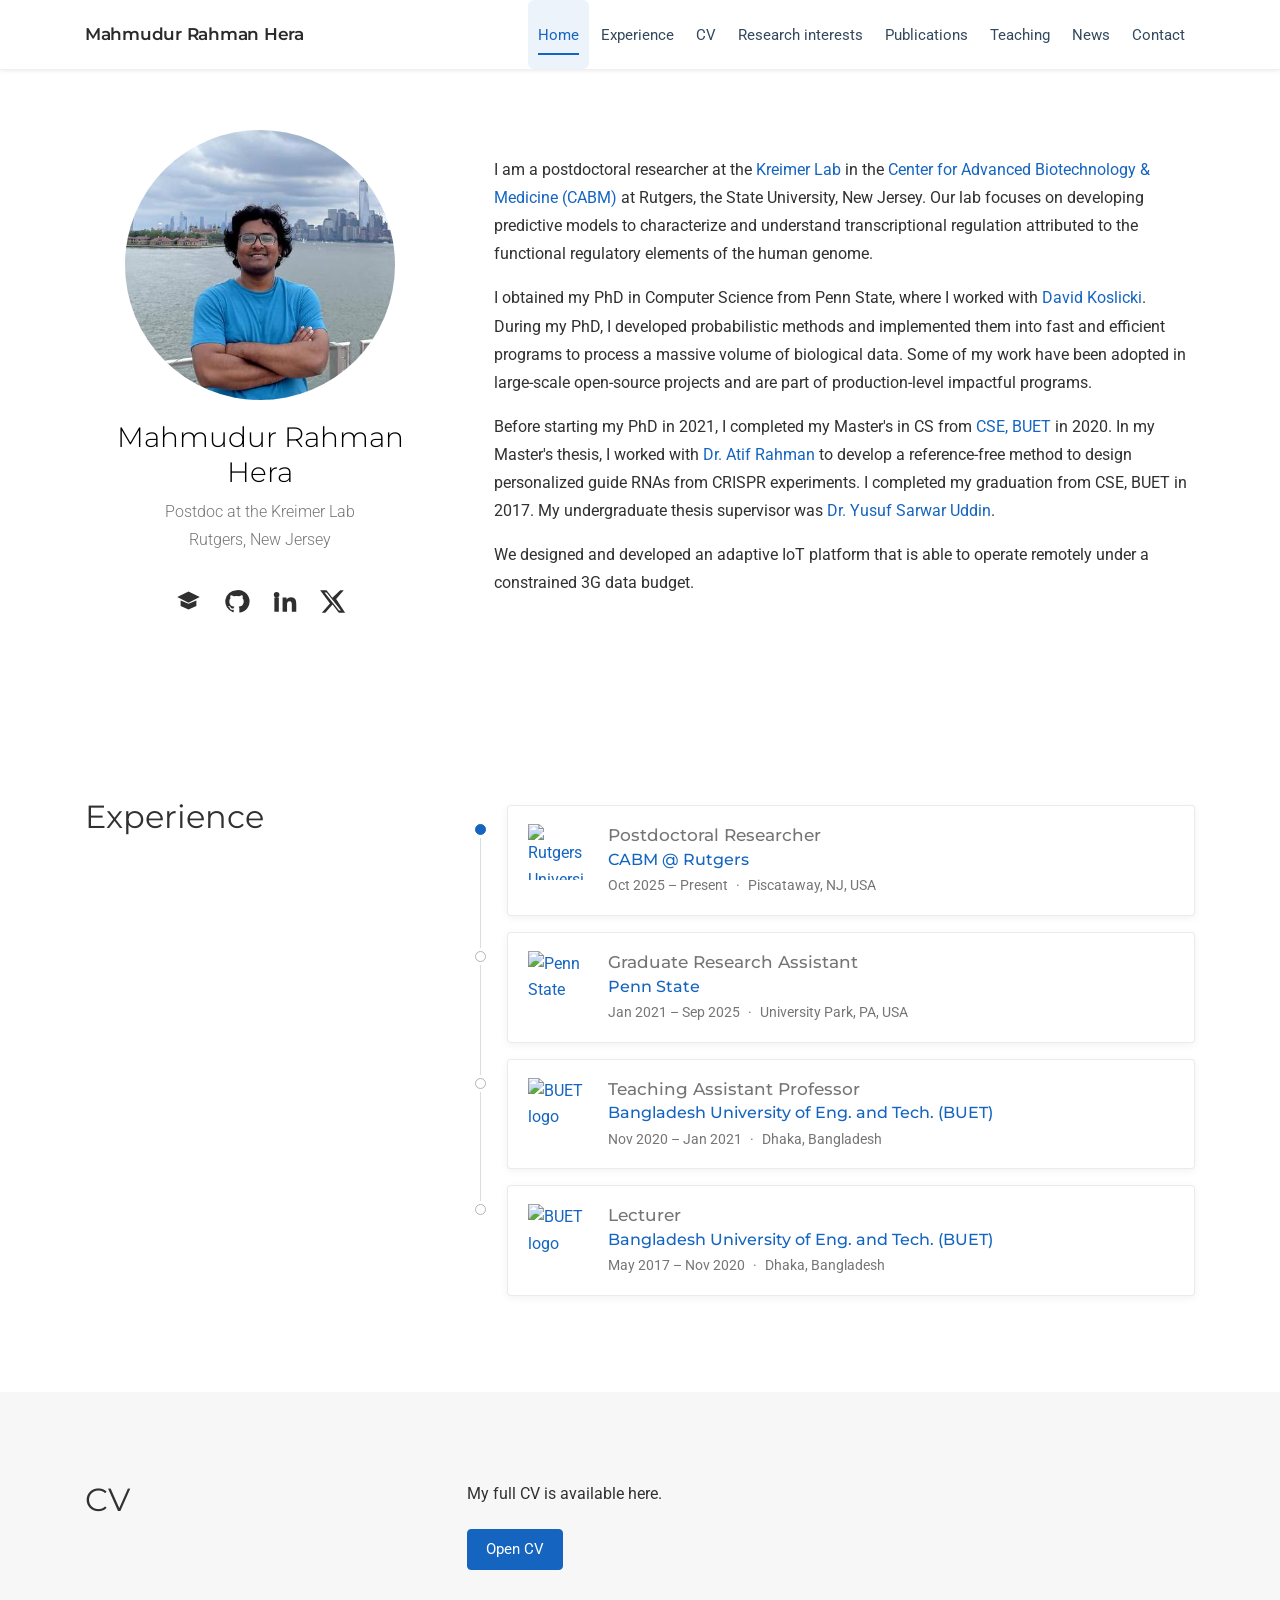
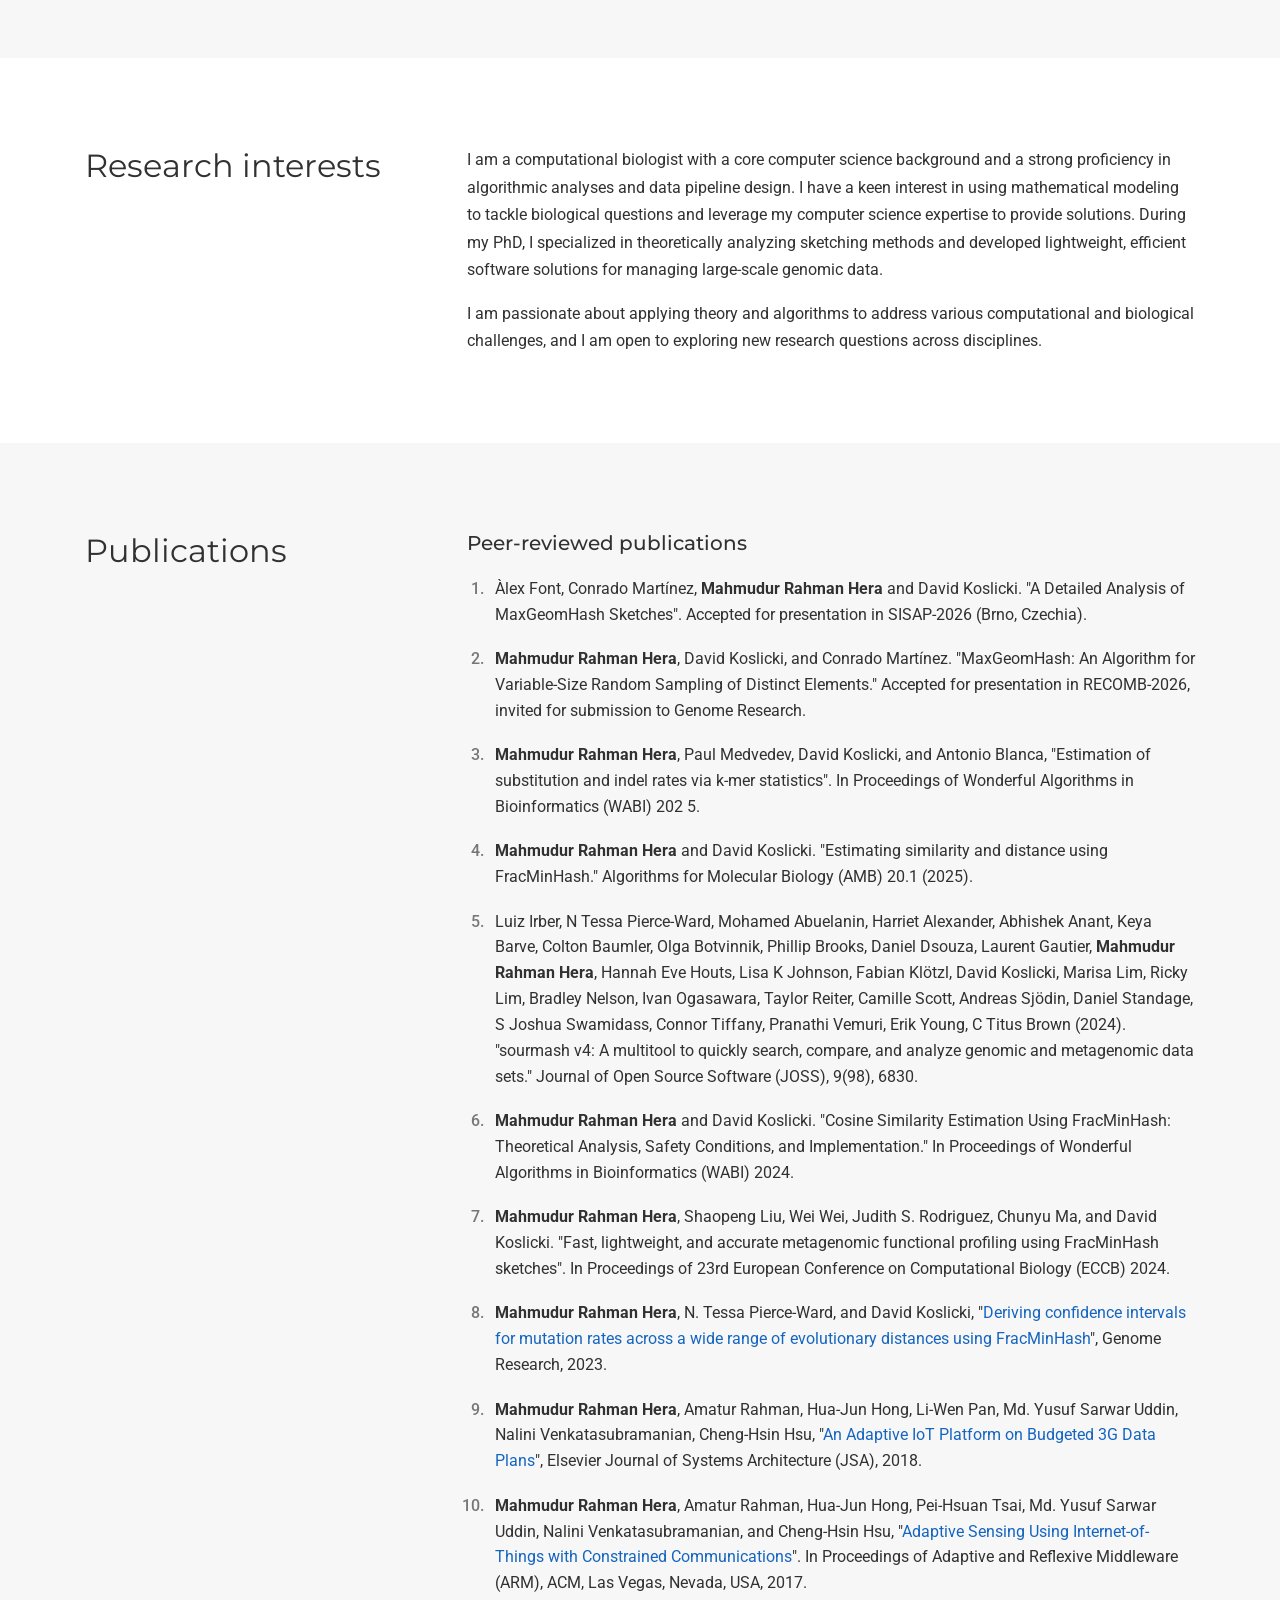
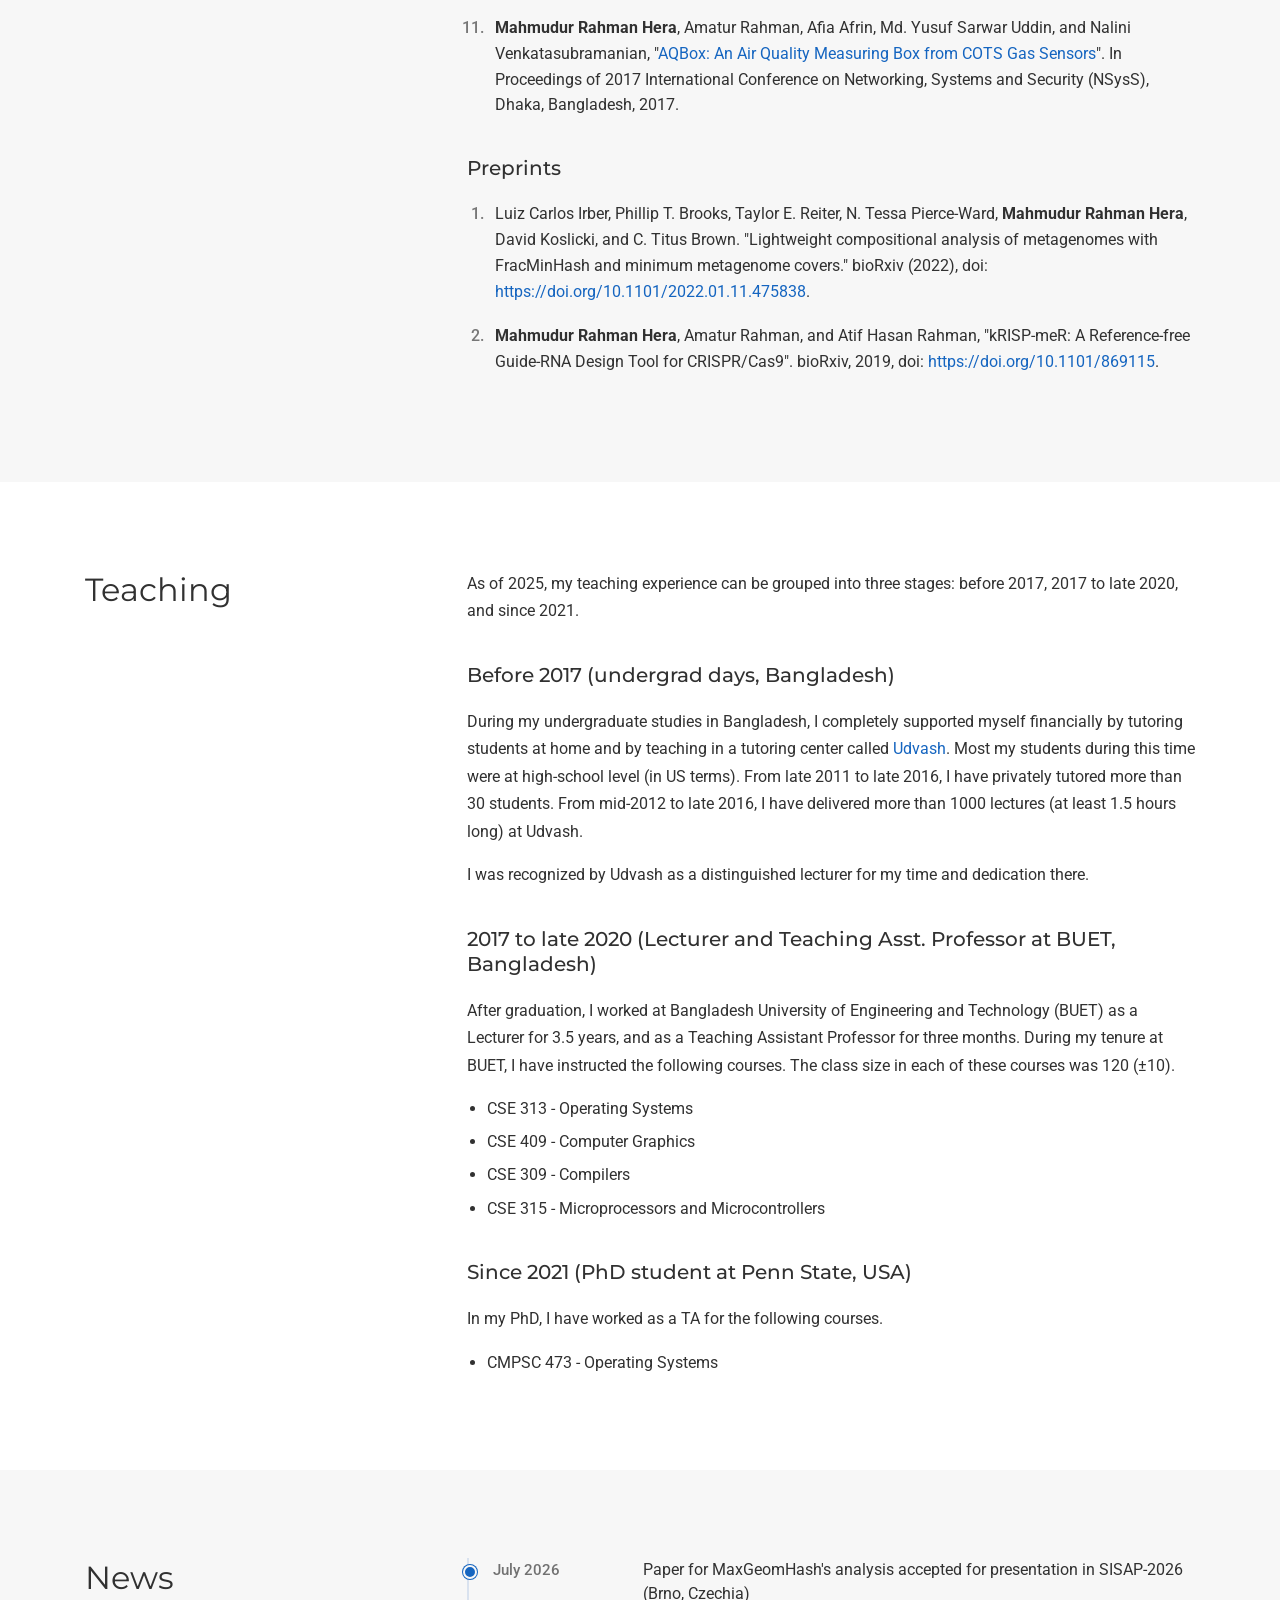
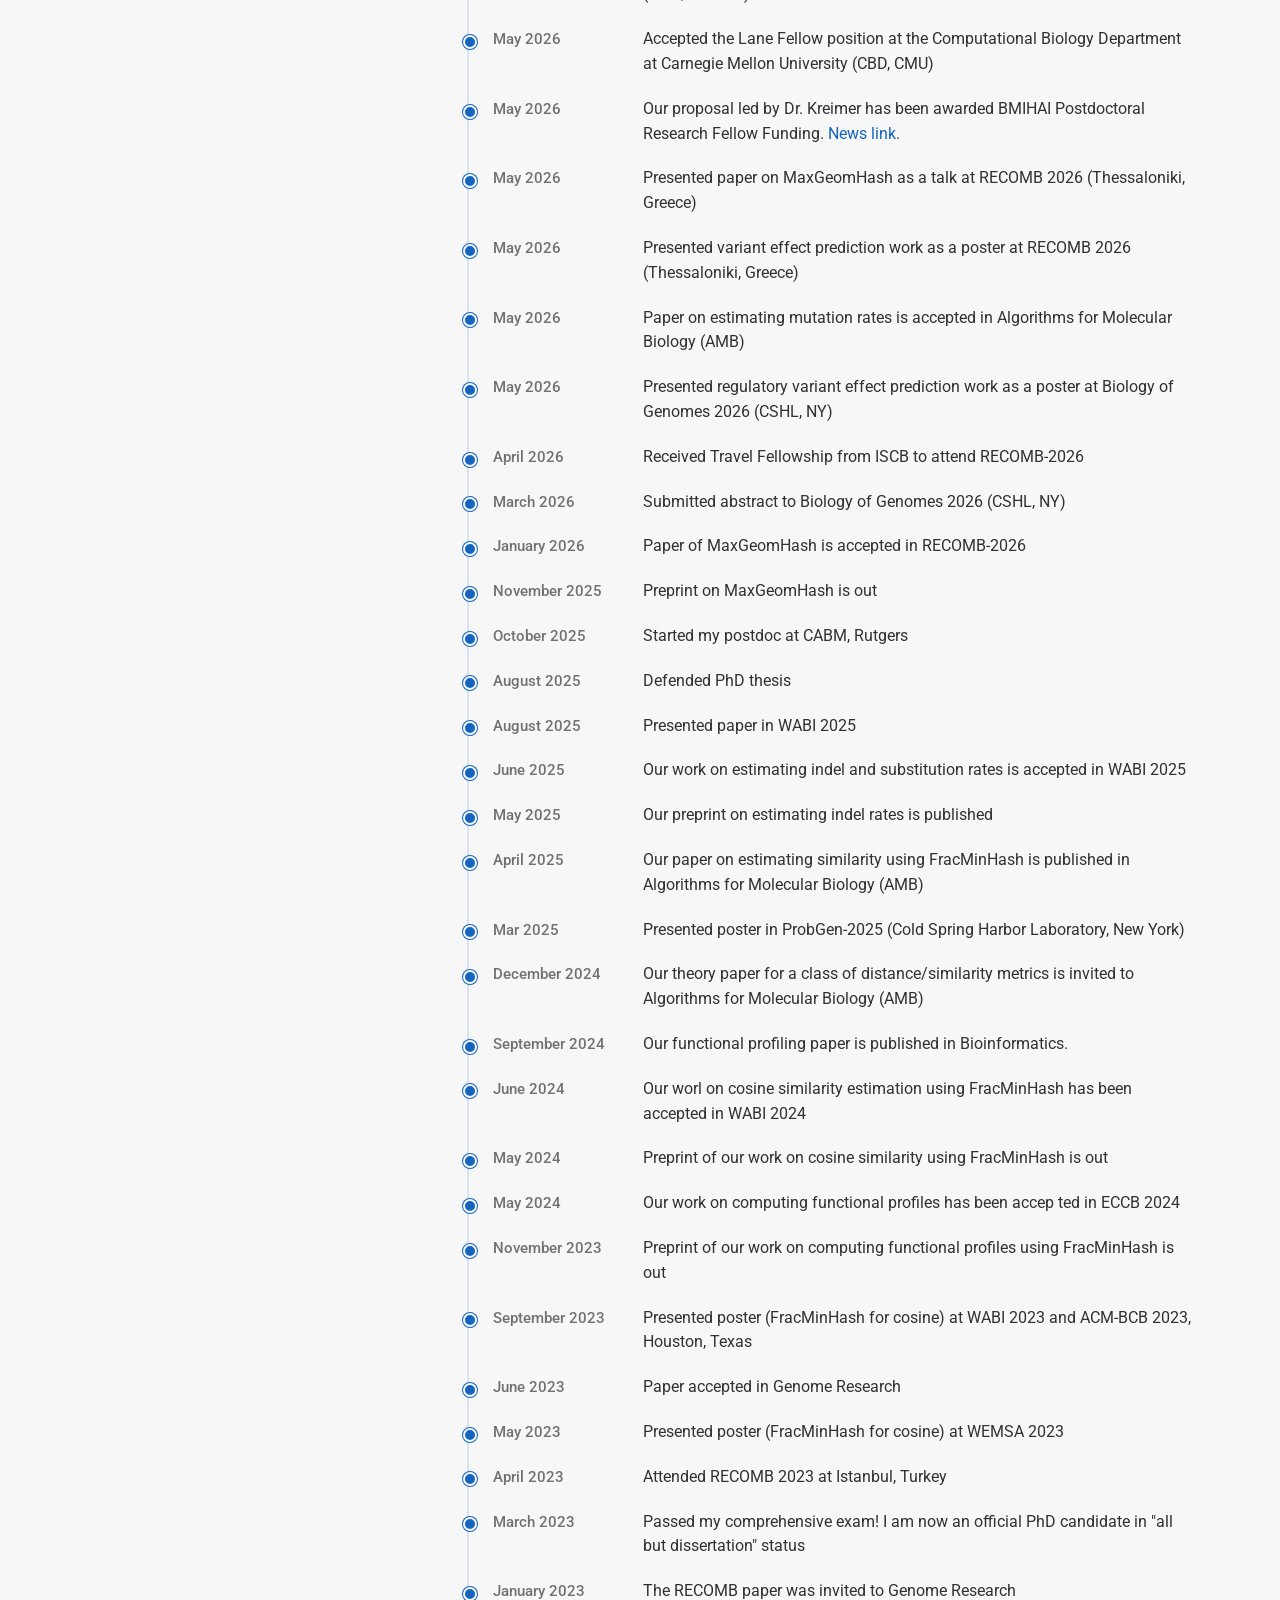
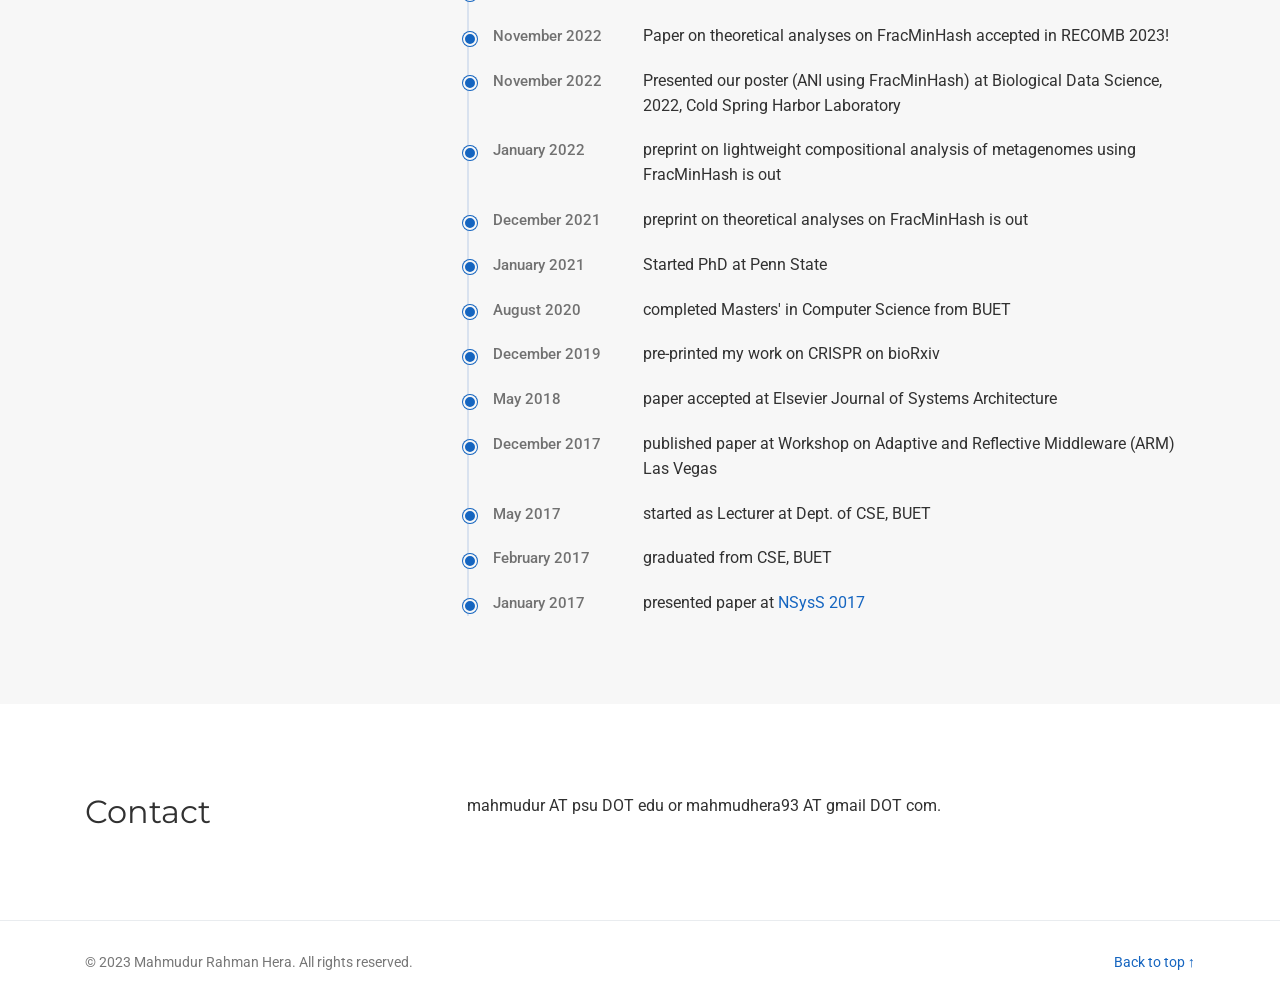
==== index.html @ f546e26b "add experience" ====
<!doctype html>
<html lang="en">
<head>
  <meta charset="utf-8">
  <meta name="viewport" content="width=device-width, initial-scale=1">
  <meta name="description" content="Mahmudur Rahman Hera">
  <meta name="author" content="Mahmudur Rahman Hera">
  <meta name="theme-color" content="#1565c0">
  <title>Mahmudur Rahman Hera</title>
  <link rel="icon" href="assets/profile.jpg">
  <link rel="preconnect" href="https://fonts.googleapis.com">
  <link rel="preconnect" href="https://fonts.gstatic.com" crossorigin>
  <link href="https://fonts.googleapis.com/css2?family=Montserrat:wght@300;400;500;600;700&family=Roboto:wght@300;400;500;700&display=swap" rel="stylesheet">
  <link rel="stylesheet" href="styles.css">
  <script src="script.js" defer></script>
</head>
<body id="top">
  <a class="skip-link" href="#main-content">Skip to main content</a>

  <header class="site-header">
    <nav class="navbar" aria-label="Primary navigation">
      <div class="container navbar-inner">
        <a class="navbar-brand" href="#about">Mahmudur Rahman Hera</a>
        <button class="navbar-toggle" type="button" aria-controls="site-nav" aria-expanded="false" aria-label="Toggle navigation">
          <span></span><span></span><span></span>
        </button>
        <div id="site-nav" class="site-nav">
          <a href="#about">Home</a>
          <a href="#experience">Experience</a>
          <a href="#cv">CV</a>
          <a href="#research-interests">Research interests</a>
          <a href="#publications">Publications</a>
          <a href="#teaching">Teaching</a>
          <a href="#news">News</a>
          <a href="#contact">Contact</a>
        </div>
      </div>
    </nav>
  </header>

  <main id="main-content">
    <section id="about" class="home-section about-section">
      <div class="container">
        <div class="about-grid">
          <aside id="profile" class="profile-column" aria-label="Profile">
            <img class="avatar" src="assets/profile.jpg" alt="Mahmudur Rahman Hera">
            <div class="portrait-title">
              <h1>Mahmudur Rahman Hera</h1>
              <p>Postdoc at the Kreimer Lab</p>
              <p>Rutgers, New Jersey</p>
            </div>
            <ul class="network-icon" aria-label="Profile links">
              <li>
                <a href="https://scholar.google.com/citations?user=-xgua28AAAAJ" target="_blank" rel="noopener noreferrer" aria-label="Google Scholar" title="Google Scholar">
                  <svg viewBox="0 0 24 24" aria-hidden="true"><path d="M12 3 2 8l10 5 10-5-10-5Zm-7 8v5l7 3 7-3v-5l-7 3-7-3Z"/></svg>
                </a>
              </li>
              <li>
                <a href="https://github.com/mahmudhera" target="_blank" rel="noopener noreferrer" aria-label="GitHub" title="GitHub">
                  <svg viewBox="0 0 24 24" aria-hidden="true"><path d="M12 2a10 10 0 0 0-3.16 19.49c.5.09.68-.22.68-.48v-1.68c-2.77.6-3.35-1.19-3.35-1.19-.45-1.14-1.1-1.45-1.1-1.45-.9-.62.07-.61.07-.61 1 .07 1.53 1.03 1.53 1.03.88 1.5 2.32 1.07 2.88.82.09-.64.35-1.07.63-1.32-2.21-.25-4.54-1.1-4.54-4.89 0-1.08.39-1.97 1.03-2.67-.1-.25-.45-1.27.1-2.64 0 0 .84-.27 2.75 1.02a9.6 9.6 0 0 1 5 0c1.9-1.3 2.75-1.02 2.75-1.02.55 1.37.2 2.39.1 2.64.64.7 1.03 1.59 1.03 2.67 0 3.8-2.33 4.64-4.55 4.89.36.31.68.94.68 1.9v2.82c0 .27.18.58.69.48A10 10 0 0 0 12 2Z"/></svg>
                </a>
              </li>
              <li>
                <a href="https://www.linkedin.com/in/mahmudhera/" target="_blank" rel="noopener noreferrer" aria-label="LinkedIn" title="LinkedIn">
                  <svg viewBox="0 0 24 24" aria-hidden="true"><path d="M4.98 3.5A2.48 2.48 0 1 1 2.5 5.98 2.48 2.48 0 0 1 4.98 3.5ZM3 8.5h3.96V21H3V8.5Zm7.03 0h3.8v1.71h.05c.53-1 1.84-2.05 3.79-2.05 4.05 0 4.8 2.67 4.8 6.14V21h-3.97v-5.93c0-1.41-.03-3.22-1.96-3.22-1.97 0-2.27 1.54-2.27 3.12V21h-3.98V8.5Z"/></svg>
                </a>
              </li>
              <li>
                <a href="https://x.com/HeraMahmudur" target="_blank" rel="noopener noreferrer" aria-label="X" title="X">
                  <svg viewBox="0 0 24 24" aria-hidden="true"><path d="M18.9 2H22l-6.76 7.72L23.2 22H17.6l-5.58-7.31L5.62 22H2.5l7.23-8.26L1 2h5.76l5.07 6.66L18.9 2Zm-1.12 18h1.72L6.82 3.96H4.97L17.78 20Z"/></svg>
                </a>
              </li>
            </ul>
          </aside>

          <div class="about-copy article-style">
            <p>I am a postdoctoral researcher at the <a href="https://www.anatkreimer.com/" target="_blank" rel="noopener noreferrer">Kreimer Lab</a> in the <a href="https://cabm.rutgers.edu/" target="_blank" rel="noopener noreferrer">Center for Advanced Biotechnology &amp; Medicine (CABM)</a> at Rutgers, the State University, New Jersey. Our lab focuses on developing predictive models to characterize and understand transcriptional regulation attributed to the functional regulatory elements of the human genome.</p>
            <p>I obtained my PhD in Computer Science from Penn State, where I worked with <a href="https://scholar.google.com/citations?hl=en&amp;oi=ao&amp;user=Oz90sQsAAAAJ" target="_blank" rel="noopener noreferrer">David Koslicki</a>. During my PhD, I developed probabilistic methods and implemented them into fast and efficient programs to process a massive volume of biological data. Some of my work have been adopted in large-scale open-source projects and are part of production-level impactful programs.</p>
            <p>Before starting my PhD in 2021, I completed my Master's in CS from <a href="https://cse.buet.ac.bd/" target="_blank" rel="noopener noreferrer">CSE, BUET</a> in 2020. In my Master's thesis, I worked with <a href="https://scholar.google.com/citations?hl=en&amp;user=Haius0wAAAAJ" target="_blank" rel="noopener noreferrer">Dr. Atif Rahman</a> to develop a reference-free method to design personalized guide RNAs from CRISPR experiments. I completed my graduation from CSE, BUET in 2017. My undergraduate thesis supervisor was <a href="https://scholar.google.com/citations?hl=en&amp;user=893Ua2wAAAAJ" target="_blank" rel="noopener noreferrer">Dr. Yusuf Sarwar Uddin</a>.</p>
            <p>We designed and developed an adaptive IoT platform that is able to operate remotely under a constrained 3G data budget.</p>
          </div>
        </div>
      </div>
    </section>

    <section id="experience" class="home-section">
      <div class="container section-grid">
        <header class="section-heading"><h2>Experience</h2></header>
        <div class="section-content experience-list" aria-label="Professional experience">
          <article class="experience-entry current">
            <div class="experience-track" aria-hidden="true"><span class="experience-dot"></span></div>
            <div class="experience-card">
              <a class="experience-logo-link" href="https://cabm.rutgers.edu/" target="_blank" rel="noopener noreferrer" aria-label="Center for Advanced Biotechnology and Medicine at Rutgers">
                <img class="experience-logo" src="https://upload.wikimedia.org/wikipedia/commons/b/b6/Rutgers_Scarlet_Knights_logo.svg" alt="Rutgers University logo" loading="lazy">
              </a>
              <div class="experience-details">
                <h3>Postdoctoral Researcher</h3>
                <p class="experience-company"><a href="https://cabm.rutgers.edu/" target="_blank" rel="noopener noreferrer">CABM @ Rutgers</a></p>
                <p class="experience-meta"><time datetime="2025-10">Oct 2025 – Present</time><span class="middot-divider" aria-hidden="true"></span><span>Piscataway, NJ, USA</span></p>
              </div>
            </div>
          </article>

          <article class="experience-entry">
            <div class="experience-track" aria-hidden="true"><span class="experience-dot"></span></div>
            <div class="experience-card">
              <a class="experience-logo-link" href="https://www.psu.edu/" target="_blank" rel="noopener noreferrer" aria-label="Penn State University">
                <img class="experience-logo" src="https://images.seeklogo.com/logo-png/54/1/pennsylvania-state-university-logo-png_seeklogo-542565.png" alt="Penn State University logo" loading="lazy">
              </a>
              <div class="experience-details">
                <h3>Graduate Research Assistant</h3>
                <p class="experience-company"><a href="https://www.psu.edu/" target="_blank" rel="noopener noreferrer">Penn State</a></p>
                <p class="experience-meta"><time datetime="2021-01">Jan 2021</time> – <time datetime="2025-09">Sep 2025</time><span class="middot-divider" aria-hidden="true"></span><span>University Park, PA, USA</span></p>
              </div>
            </div>
          </article>

          <article class="experience-entry">
            <div class="experience-track" aria-hidden="true"><span class="experience-dot"></span></div>
            <div class="experience-card">
              <a class="experience-logo-link" href="https://www.buet.ac.bd/" target="_blank" rel="noopener noreferrer" aria-label="Bangladesh University of Engineering and Technology">
                <img class="experience-logo" src="https://eee.buet.ac.bd/outreach/branding/BUET_logo_color.svg" alt="BUET logo" loading="lazy">
              </a>
              <div class="experience-details">
                <h3>Teaching Assistant Professor</h3>
                <p class="experience-company"><a href="https://www.buet.ac.bd/" target="_blank" rel="noopener noreferrer">Bangladesh University of Eng. and Tech. (BUET)</a></p>
                <p class="experience-meta"><time datetime="2020-11">Nov 2020</time> – <time datetime="2021-01">Jan 2021</time><span class="middot-divider" aria-hidden="true"></span><span>Dhaka, Bangladesh</span></p>
              </div>
            </div>
          </article>

          <article class="experience-entry">
            <div class="experience-track" aria-hidden="true"><span class="experience-dot"></span></div>
            <div class="experience-card">
              <a class="experience-logo-link" href="https://www.buet.ac.bd/" target="_blank" rel="noopener noreferrer" aria-label="Bangladesh University of Engineering and Technology">
                <img class="experience-logo" src="https://eee.buet.ac.bd/outreach/branding/BUET_logo_color.svg" alt="BUET logo" loading="lazy">
              </a>
              <div class="experience-details">
                <h3>Lecturer</h3>
                <p class="experience-company"><a href="https://www.buet.ac.bd/" target="_blank" rel="noopener noreferrer">Bangladesh University of Eng. and Tech. (BUET)</a></p>
                <p class="experience-meta"><time datetime="2017-05">May 2017</time> – <time datetime="2020-11">Nov 2020</time><span class="middot-divider" aria-hidden="true"></span><span>Dhaka, Bangladesh</span></p>
              </div>
            </div>
          </article>
        </div>
      </div>
    </section>

    <section id="cv" class="home-section alt-section">
      <div class="container section-grid">
        <header class="section-heading"><h2>CV</h2></header>
        <div class="section-content article-style">
          <p>My full CV is available here.</p>
          <a class="btn" href="https://drive.google.com/file/d/1_T9k_zRw1wNtvgOx3KxLu387AEP9o-rD/view?usp=sharing" target="_blank" rel="noopener noreferrer">Open CV</a>
        </div>
      </div>
    </section>

    <section id="research-interests" class="home-section">
      <div class="container section-grid">
        <header class="section-heading"><h2>Research interests</h2></header>
        <div class="section-content article-style">
          <p>I am a computational biologist with a core computer science background and a strong proficiency in algorithmic analyses and data pipeline design. I have a keen interest in using mathematical modeling to tackle biological questions and leverage my computer science expertise to provide solutions. During my PhD, I specialized in theoretically analyzing sketching methods and developed lightweight, efficient software solutions for managing large-scale genomic data.</p>
          <p>I am passionate about applying theory and algorithms to address various computational and biological challenges, and I am open to exploring new research questions across disciplines.</p>
        </div>
      </div>
    </section>

    <section id="publications" class="home-section alt-section">
      <div class="container section-grid">
        <header class="section-heading"><h2>Publications</h2></header>
        <div class="section-content publication-content">
          <h3>Peer-reviewed publications</h3>
          <ol class="publication-list">
            <li>Àlex Font, Conrado Martínez, <strong>Mahmudur Rahman Hera</strong> and David Koslicki. "A Detailed Analysis of MaxGeomHash Sketches". Accepted for presentation in SISAP-2026 (Brno, Czechia).</li>
            <li><strong>Mahmudur Rahman Hera</strong>, David Koslicki, and Conrado Martínez. "MaxGeomHash: An Algorithm for Variable-Size Random Sampling of Distinct Elements." Accepted for presentation in RECOMB-2026, invited for submission to Genome Research.</li>
            <li><strong>Mahmudur Rahman Hera</strong>, Paul Medvedev, David Koslicki, and Antonio Blanca, "Estimation of substitution and indel rates via k-mer statistics". In Proceedings of Wonderful Algorithms in Bioinformatics (WABI) 202 5.</li>
            <li><strong>Mahmudur Rahman Hera</strong> and David Koslicki. "Estimating similarity and distance using FracMinHash." Algorithms for Molecular Biology (AMB) 20.1 (2025).</li>
            <li>Luiz Irber, N Tessa Pierce-Ward, Mohamed Abuelanin, Harriet Alexander, Abhishek Anant, Keya Barve, Colton Baumler, Olga Botvinnik, Phillip Brooks, Daniel Dsouza, Laurent Gautier, <strong>Mahmudur Rahman Hera</strong>, Hannah Eve Houts, Lisa K Johnson, Fabian Klötzl, David Koslicki, Marisa Lim, Ricky Lim, Bradley Nelson, Ivan Ogasawara, Taylor Reiter, Camille Scott, Andreas Sjödin, Daniel Standage, S Joshua Swamidass, Connor Tiffany, Pranathi Vemuri, Erik Young, C Titus Brown (2024). "sourmash v4: A multitool to quickly search, compare, and analyze genomic and metagenomic data sets." Journal of Open Source Software (JOSS), 9(98), 6830.</li>
            <li><strong>Mahmudur Rahman Hera</strong> and David Koslicki. "Cosine Similarity Estimation Using FracMinHash: Theoretical Analysis, Safety Conditions, and Implementation." In Proceedings of Wonderful Algorithms in Bioinformatics (WABI) 2024.</li>
            <li><strong>Mahmudur Rahman Hera</strong>, Shaopeng Liu, Wei Wei, Judith S. Rodriguez, Chunyu Ma, and David Koslicki. "Fast, lightweight, and accurate metagenomic functional profiling using FracMinHash sketches". In Proceedings of 23rd European Conference on Computational Biology (ECCB) 2024.</li>
            <li><strong>Mahmudur Rahman Hera</strong>, N. Tessa Pierce-Ward, and David Koslicki, "<a href="https://genome.cshlp.org/content/early/2023/06/20/gr.277651.123.abstract" target="_blank" rel="noopener noreferrer">Deriving confidence intervals for mutation rates across a wide range of evolutionary distances using FracMinHash</a>", Genome Research, 2023.</li>
            <li><strong>Mahmudur Rahman Hera</strong>, Amatur Rahman, Hua-Jun Hong, Li-Wen Pan, Md. Yusuf Sarwar Uddin, Nalini Venkatasubramanian, Cheng-Hsin Hsu, "<a href="https://ics.uci.edu/~dsm/papers/2019/1-s2.0-S1383762118301061-main.pdf" target="_blank" rel="noopener noreferrer">An Adaptive IoT Platform on Budgeted 3G Data Plans</a>", Elsevier Journal of Systems Architecture (JSA), 2018.</li>
            <li><strong>Mahmudur Rahman Hera</strong>, Amatur Rahman, Hua-Jun Hong, Pei-Hsuan Tsai, Md. Yusuf Sarwar Uddin, Nalini Venkatasubramanian, and Cheng-Hsin Hsu, "<a href="https://ics.uci.edu/~dsm/papers/2017/ACM_ARM2017.pdf" target="_blank" rel="noopener noreferrer">Adaptive Sensing Using Internet-of-Things with Constrained Communications</a>". In Proceedings of Adaptive and Reflexive Middleware (ARM), ACM, Las Vegas, Nevada, USA, 2017.</li>
            <li><strong>Mahmudur Rahman Hera</strong>, Amatur Rahman, Afia Afrin, Md. Yusuf Sarwar Uddin, and Nalini Venkatasubramanian, "<a href="https://ieeexplore.ieee.org/document/7885824" target="_blank" rel="noopener noreferrer">AQBox: An Air Quality Measuring Box from COTS Gas Sensors</a>". In Proceedings of 2017 International Conference on Networking, Systems and Security (NSysS), Dhaka, Bangladesh, 2017.</li>
          </ol>

          <h3>Preprints</h3>
          <ol class="publication-list">
            <li>Luiz Carlos Irber, Phillip T. Brooks, Taylor E. Reiter, N. Tessa Pierce-Ward, <strong>Mahmudur Rahman Hera</strong>, David Koslicki, and C. Titus Brown. "Lightweight compositional analysis of metagenomes with FracMinHash and minimum metagenome covers." bioRxiv (2022), doi: <a href="https://doi.org/10.1101/2022.01.11.475838" target="_blank" rel="noopener noreferrer">https://doi.org/10.1101/2022.01.11.475838</a>.</li>
            <li><strong>Mahmudur Rahman Hera</strong>, Amatur Rahman, and Atif Hasan Rahman, "kRISP-meR: A Reference-free Guide-RNA Design Tool for CRISPR/Cas9". bioRxiv, 2019, doi: <a href="https://doi.org/10.1101/869115" target="_blank" rel="noopener noreferrer">https://doi.org/10.1101/869115</a>.</li>
          </ol>
        </div>
      </div>
    </section>

    <section id="teaching" class="home-section">
      <div class="container section-grid">
        <header class="section-heading"><h2>Teaching</h2></header>
        <div class="section-content article-style teaching-content">
          <p>As of 2025, my teaching experience can be grouped into three stages: before 2017, 2017 to late 2020, and since 2021.</p>
          <h3>Before 2017 (undergrad days, Bangladesh)</h3>
          <p>During my undergraduate studies in Bangladesh, I completely supported myself financially by tutoring students at home and by teaching in a tutoring center called <a href="https://udvash.com/HomePage" target="_blank" rel="noopener noreferrer">Udvash</a>. Most my students during this time were at high-school level (in US terms). From late 2011 to late 2016, I have privately tutored more than 30 students. From mid-2012 to late 2016, I have delivered more than 1000 lectures (at least 1.5 hours long) at Udvash.</p>
          <p>I was recognized by Udvash as a distinguished lecturer for my time and dedication there.</p>
          <h3>2017 to late 2020 (Lecturer and Teaching Asst. Professor at BUET, Bangladesh)</h3>
          <p>After graduation, I worked at Bangladesh University of Engineering and Technology (BUET) as a Lecturer for 3.5 years, and as a Teaching Assistant Professor for three months. During my tenure at BUET, I have instructed the following courses. The class size in each of these courses was 120 (±10).</p>
          <ul>
            <li>CSE 313 - Operating Systems</li>
            <li>CSE 409 - Computer Graphics</li>
            <li>CSE 309 - Compilers</li>
            <li>CSE 315 - Microprocessors and Microcontrollers</li>
          </ul>
          <h3>Since 2021 (PhD student at Penn State, USA)</h3>
          <p>In my PhD, I have worked as a TA for the following courses.</p>
          <ul><li>CMPSC 473 - Operating Systems</li></ul>
        </div>
      </div>
    </section>

    <section id="news" class="home-section alt-section">
      <div class="container section-grid">
        <header class="section-heading"><h2>News</h2></header>
        <div class="section-content">
          <ol class="timeline">
            <li><time>July 2026</time><span>Paper for MaxGeomHash's analysis accepted for presentation in SISAP-2026 (Brno, Czechia)</span></li>
            <li><time>May 2026</time><span>Accepted the Lane Fellow position at the Computational Biology Department at Carnegie Mellon University (CBD, CMU)</span></li>
            <li><time>May 2026</time><span>Our proposal led by Dr. Kreimer has been awarded BMIHAI Postdoctoral Research Fellow Funding. <a href="https://ifh.rutgers.edu/research-teams-awarded-funding-to-support-postdoctoral-health-ai-research-pair-fellows-by-bmihai/" target="_blank" rel="noopener noreferrer">News link</a>.</span></li>
            <li><time>May 2026</time><span>Presented paper on MaxGeomHash as a talk at RECOMB 2026 (Thessaloniki, Greece)</span></li>
            <li><time>May 2026</time><span>Presented variant effect prediction work as a poster at RECOMB 2026 (Thessaloniki, Greece)</span></li>
            <li><time>May 2026</time><span>Paper on estimating mutation rates is accepted in Algorithms for Molecular Biology (AMB)</span></li>
            <li><time>May 2026</time><span>Presented regulatory variant effect prediction work as a poster at Biology of Genomes 2026 (CSHL, NY)</span></li>
            <li><time>April 2026</time><span>Received Travel Fellowship from ISCB to attend RECOMB-2026</span></li>
            <li><time>March 2026</time><span>Submitted abstract to Biology of Genomes 2026 (CSHL, NY)</span></li>
            <li><time>January 2026</time><span>Paper of MaxGeomHash is accepted in RECOMB-2026</span></li>
            <li><time>November 2025</time><span>Preprint on MaxGeomHash is out</span></li>
            <li><time>October 2025</time><span>Started my postdoc at CABM, Rutgers</span></li>
            <li><time>August 2025</time><span>Defended PhD thesis</span></li>
            <li><time>August 2025</time><span>Presented paper in WABI 2025</span></li>
            <li><time>June 2025</time><span>Our work on estimating indel and substitution rates is accepted in WABI 2025</span></li>
            <li><time>May 2025</time><span>Our preprint on estimating indel rates is published</span></li>
            <li><time>April 2025</time><span>Our paper on estimating similarity using FracMinHash is published in Algorithms for Molecular Biology (AMB)</span></li>
            <li><time>Mar 2025</time><span>Presented poster in ProbGen-2025 (Cold Spring Harbor Laboratory, New York)</span></li>
            <li><time>December 2024</time><span>Our theory paper for a class of distance/similarity metrics is invited to Algorithms for Molecular Biology (AMB)</span></li>
            <li><time>September 2024</time><span>Our functional profiling paper is published in Bioinformatics.</span></li>
            <li><time>June 2024</time><span>Our worl on cosine similarity estimation using FracMinHash has been accepted in WABI 2024</span></li>
            <li><time>May 2024</time><span>Preprint of our work on cosine similarity using FracMinHash is out</span></li>
            <li><time>May 2024</time><span>Our work on computing functional profiles has been accep ted in ECCB 2024</span></li>
            <li><time>November 2023</time><span>Preprint of our work on computing functional profiles using FracMinHash is out</span></li>
            <li><time>September 2023</time><span>Presented poster (FracMinHash for cosine) at WABI 2023 and ACM-BCB 2023, Houston, Texas</span></li>
            <li><time>June 2023</time><span>Paper accepted in Genome Research</span></li>
            <li><time>May 2023</time><span>Presented poster (FracMinHash for cosine) at WEMSA 2023</span></li>
            <li><time>April 2023</time><span>Attended RECOMB 2023 at Istanbul, Turkey</span></li>
            <li><time>March 2023</time><span>Passed my comprehensive exam! I am now an official PhD candidate in "all but dissertation" status</span></li>
            <li><time>January 2023</time><span>The RECOMB paper was invited to Genome Research</span></li>
            <li><time>November 2022</time><span>Paper on theoretical analyses on FracMinHash accepted in RECOMB 2023!</span></li>
            <li><time>November 2022</time><span>Presented our poster (ANI using FracMinHash) at Biological Data Science, 2022, Cold Spring Harbor Laboratory</span></li>
            <li><time>January 2022</time><span>preprint on lightweight compositional analysis of metagenomes using FracMinHash is out</span></li>
            <li><time>December 2021</time><span>preprint on theoretical analyses on FracMinHash is out</span></li>
            <li><time>January 2021</time><span>Started PhD at Penn State</span></li>
            <li><time>August 2020</time><span>completed Masters' in Computer Science from BUET</span></li>
            <li><time>December 2019</time><span>pre-printed my work on CRISPR on bioRxiv</span></li>
            <li><time>May 2018</time><span>paper accepted at Elsevier Journal of Systems Architecture</span></li>
            <li><time>December 2017</time><span>published paper at Workshop on Adaptive and Reflective Middleware (ARM) Las Vegas</span></li>
            <li><time>May 2017</time><span>started as Lecturer at Dept. of CSE, BUET</span></li>
            <li><time>February 2017</time><span>graduated from CSE, BUET</span></li>
            <li><time>January 2017</time><span>presented paper at <a href="https://cse.buet.ac.bd/nsyss2017/" target="_blank" rel="noopener noreferrer">NSysS 2017</a></span></li>
          </ol>
        </div>
      </div>
    </section>

    <section id="contact" class="home-section">
      <div class="container section-grid">
        <header class="section-heading"><h2>Contact</h2></header>
        <div class="section-content article-style">
          <p>mahmudur AT psu DOT edu or mahmudhera93 AT gmail DOT com.</p>
        </div>
      </div>
    </section>
  </main>

  <footer class="site-footer">
    <div class="container footer-inner">
      <p>&copy; 2023 Mahmudur Rahman Hera. All rights reserved.</p>
      <a href="#top">Back to top ↑</a>
    </div>
  </footer>
</body>
</html>
---- styles.css ----
:root {
  --accent: #1565c0;
  --accent-hover: #0d47a1;
  --text: #313131;
  --muted: rgba(0, 0, 0, 0.54);
  --nav-text: #34495e;
  --line: #e9ecef;
  --alt: #f7f7f7;
  --white: #ffffff;
  --nav-height: 70px;
  --max-width: 1140px;
}

* { box-sizing: border-box; }
html { scroll-behavior: smooth; scroll-padding-top: var(--nav-height); }
body {
  margin: 0;
  padding-top: var(--nav-height);
  color: var(--text);
  background: var(--white);
  font-family: "Roboto", -apple-system, BlinkMacSystemFont, "Segoe UI", sans-serif;
  font-size: 16px;
  font-weight: 400;
  line-height: 1.65;
  text-rendering: optimizeLegibility;
  overflow-x: hidden;
}

h1, h2, h3, h4, h5, h6 {
  margin-top: 1rem;
  margin-bottom: .5rem;
  color: #313131;
  font-family: "Montserrat", sans-serif;
  font-weight: 400;
  line-height: 1.25;
  overflow-wrap: break-word;
}

p { margin-top: 0; margin-bottom: 1rem; }
a { color: var(--accent); text-decoration: none; transition: color .15s ease; }
a:hover, a:focus { color: var(--accent-hover); text-decoration: underline; }
img { display: block; max-width: 100%; }
strong { font-weight: 700; }

.skip-link {
  position: fixed;
  top: 8px;
  left: 8px;
  z-index: 2000;
  padding: 8px 12px;
  color: #fff;
  background: #111;
  border-radius: 3px;
  transform: translateY(-150%);
}
.skip-link:focus { transform: translateY(0); }

.container {
  width: 100%;
  max-width: var(--max-width);
  margin: 0 auto;
  padding: 0 15px;
}

.site-header {
  position: fixed;
  inset: 0 0 auto 0;
  z-index: 1000;
  height: var(--nav-height);
}

.navbar {
  height: 100%;
  background: rgba(255, 255, 255, .98);
  border-bottom: 1px solid rgba(0, 0, 0, .06);
  box-shadow: 0 1px 4px rgba(0, 0, 0, .08);
  backdrop-filter: saturate(180%) blur(10px);
}

.navbar-inner {
  height: 100%;
  display: flex;
  align-items: center;
  gap: 28px;
}

.navbar-brand {
  flex: 0 0 auto;
  color: #2b2b2b;
  font-family: "Montserrat", sans-serif;
  font-size: 1.05rem;
  font-weight: 600;
  letter-spacing: -.015em;
  text-decoration: none;
}
.navbar-brand:hover { color: var(--accent); text-decoration: none; }

.site-nav {
  margin-left: auto;
  display: flex;
  align-items: center;
  gap: 2px;
}
.site-nav a {
  position: relative;
  padding: 23px 10px 21px;
  color: var(--nav-text);
  font-size: .95rem;
  font-weight: 400;
  white-space: nowrap;
}
.site-nav a::after {
  content: "";
  position: absolute;
  left: 10px;
  right: 10px;
  bottom: 14px;
  height: 2px;
  background: var(--accent);
  transform: scaleX(0);
  transform-origin: center;
  transition: transform .16s ease;
}
.site-nav a:hover, .site-nav a:focus, .site-nav a.active {
  color: var(--accent);
  text-decoration: none;
}
.site-nav a.active {
  background: rgba(21, 101, 192, 0.08);
  border-radius: 6px;
}
.site-nav a.active::after { transform: scaleX(1); }

.navbar-toggle {
  display: none;
  width: 42px;
  height: 38px;
  margin-left: auto;
  padding: 8px;
  border: 0;
  background: transparent;
  cursor: pointer;
}
.navbar-toggle span {
  display: block;
  height: 2px;
  margin: 5px 0;
  background: var(--nav-text);
}

.home-section {
  position: relative;
  padding: 88px 0;
  background: var(--white);
  scroll-margin-top: calc(var(--nav-height) + 16px);
}
.home-section.alt-section { background: var(--alt); }
.about-section { padding: 30px 0 56px; }

.about-grid {
  display: grid;
  grid-template-columns: minmax(250px, 1fr) minmax(0, 2fr);
  gap: 58px;
  align-items: center;
}

#profile {
  position: relative;
  padding: 30px 10px;
  text-align: center;
}

.avatar {
  width: 270px;
  height: 270px;
  margin: 0 auto;
  border-radius: 50%;
  object-fit: cover;
  object-position: center;
}

.portrait-title h1 {
  margin: 20px 0 10px;
  color: #000;
  font-size: 1.75rem;
  font-weight: 300;
}
.portrait-title p {
  margin: 0 0 5px;
  color: var(--muted);
  font-size: 1rem;
  font-weight: 300;
  line-height: 1.45;
}

.network-icon {
  display: inline-flex;
  flex-wrap: wrap;
  justify-content: center;
  gap: 14px;
  margin: 28px 0 0;
  padding: 0;
  list-style: none;
}
.network-icon li { margin: 0; transition: transform .15s ease; }
.network-icon li:hover { transform: scale(1.15); }
.network-icon a {
  display: flex;
  align-items: center;
  justify-content: center;
  width: 34px;
  height: 34px;
  color: #2f2f2f;
}
.network-icon a:hover { color: var(--accent); text-decoration: none; }
.network-icon svg { width: 27px; height: 27px; fill: currentColor; }

.article-style {
  font-size: 1rem;
  line-height: 1.72;
}
.about-copy { font-size: 1.02rem; }
.about-copy p:last-child, .article-style p:last-child { margin-bottom: 0; }

.section-grid {
  display: grid;
  grid-template-columns: minmax(190px, 1fr) minmax(0, 2.25fr);
  gap: 58px;
  align-items: start;
}
.section-heading h2 {
  margin: 0;
  font-size: 2rem;
  font-weight: 400;
}
.section-content > :first-child { margin-top: 0; }
.section-content > :last-child { margin-bottom: 0; }

.btn {
  display: inline-block;
  margin-top: 6px;
  padding: 8px 18px;
  border: 1px solid var(--accent);
  border-radius: 4px;
  color: #fff;
  background: var(--accent);
  font-size: .95rem;
  line-height: 1.5;
  text-decoration: none;
  transition: background .15s ease, border-color .15s ease, transform .15s ease;
}
.btn:hover, .btn:focus {
  color: #fff;
  background: var(--accent-hover);
  border-color: var(--accent-hover);
  text-decoration: none;
  transform: translateY(-1px);
}

.publication-content h3, .teaching-content h3 {
  margin: 0 0 20px;
  font-size: 1.25rem;
  font-weight: 500;
}
.publication-content h3:not(:first-child), .teaching-content h3:not(:first-child) { margin-top: 38px; }
.publication-list {
  margin: 0;
  padding-left: 1.35rem;
}
.publication-list li {
  margin-bottom: 1.15rem;
  padding-left: .4rem;
  line-height: 1.62;
}
.publication-list li::marker { color: #777; font-weight: 500; }

.teaching-content ul { padding-left: 1.25rem; }
.teaching-content li { margin-bottom: .35rem; }

.timeline {
  margin: 0;
  padding: 0;
  list-style: none;
}
.timeline li {
  position: relative;
  display: grid;
  grid-template-columns: 128px 1fr;
  gap: 22px;
  padding: 0 0 20px 24px;
  border-left: 2px solid #d9e2ef;
}
.timeline li::before {
  content: "";
  position: absolute;
  left: -6px;
  top: .48rem;
  width: 10px;
  height: 10px;
  border: 2px solid var(--white);
  border-radius: 50%;
  background: var(--accent);
  box-shadow: 0 0 0 1px var(--accent);
}
.alt-section .timeline li::before { border-color: var(--alt); }
.timeline li:last-child { padding-bottom: 0; }
.timeline time {
  color: var(--muted);
  font-size: .92rem;
  font-weight: 500;
}
.timeline span { line-height: 1.55; }

.site-footer {
  padding: 30px 0;
  border-top: 1px solid var(--line);
  background: #fff;
  color: #777;
  font-size: .9rem;
}
.footer-inner {
  display: flex;
  justify-content: space-between;
  gap: 20px;
  align-items: center;
}
.footer-inner p { margin: 0; }

@media (max-width: 1020px) {
  :root { --nav-height: 58px; }
  .navbar-brand { font-size: 1rem; }
  .navbar-toggle { display: block; }
  .site-nav {
    position: absolute;
    left: 0;
    right: 0;
    top: var(--nav-height);
    display: none;
    margin: 0;
    padding: 8px 18px 14px;
    flex-direction: column;
    align-items: stretch;
    background: #fff;
    border-top: 1px solid var(--line);
    box-shadow: 0 7px 16px rgba(0, 0, 0, .08);
  }
  .site-nav.open { display: flex; }
  .site-nav a { padding: 10px 4px; }
  .site-nav a::after { display: none; }
}

@media (max-width: 800px) {
  .home-section { padding: 60px 0; }
  .about-section { padding-top: 38px; }
  .about-grid, .section-grid {
    grid-template-columns: 1fr;
    gap: 28px;
  }
  #profile { padding: 0 10px 18px; }
  .avatar { width: 200px; height: 200px; }
  .about-copy { font-size: 1rem; }
  .section-heading h2 { font-size: 1.8rem; }
  .section-heading { text-align: center; }
  .timeline li { grid-template-columns: 104px 1fr; gap: 14px; }
}

@media (max-width: 520px) {
  body { font-size: 15.5px; }
  .container { padding: 0 18px; }
  .navbar-brand { max-width: calc(100% - 58px); overflow: hidden; text-overflow: ellipsis; white-space: nowrap; }
  .portrait-title h1 { font-size: 1.55rem; }
  .timeline li { grid-template-columns: 1fr; gap: 3px; padding-left: 19px; }
  .timeline time { font-size: .86rem; }
  .footer-inner { flex-direction: column; align-items: flex-start; }
}

@media (prefers-reduced-motion: reduce) {
  html { scroll-behavior: auto; }
  *, *::before, *::after { transition: none !important; }
}

/* Experience — card/timeline treatment inspired by the reference site's Experience section. */
.experience-list {
  display: flex;
  flex-direction: column;
}

.experience-entry {
  position: relative;
  display: grid;
  grid-template-columns: 28px minmax(0, 1fr);
  gap: 12px;
}

.experience-track {
  position: relative;
  min-height: 100%;
}
.experience-track::before {
  content: "";
  position: absolute;
  left: 13px;
  top: 0;
  bottom: 0;
  width: 1px;
  background: #d9dee5;
}
.experience-entry:first-child .experience-track::before { top: 32px; }
.experience-entry:last-child .experience-track::before { bottom: calc(100% - 32px); }

.experience-dot {
  position: absolute;
  z-index: 1;
  top: 27px;
  left: 8px;
  width: 11px;
  height: 11px;
  border: 1px solid #adb5bd;
  border-radius: 50%;
  background: var(--white);
  box-shadow: 0 0 0 3px var(--white);
}
.experience-entry.current .experience-dot {
  border-color: var(--accent);
  background: var(--accent);
}

.experience-card {
  display: grid;
  grid-template-columns: 64px minmax(0, 1fr);
  gap: 16px;
  align-items: start;
  margin: 8px 0;
  padding: 18px 20px;
  border: 1px solid rgba(0, 0, 0, .08);
  border-radius: 4px;
  background: var(--white);
  box-shadow: 0 2px 8px rgba(0, 0, 0, .055);
}

.experience-logo-link {
  display: flex;
  width: 56px;
  height: 56px;
  align-items: center;
  justify-content: center;
  overflow: hidden;
  text-decoration: none;
}
.experience-logo-link:hover,
.experience-logo-link:focus { text-decoration: none; }
.experience-logo {
  width: 56px;
  height: 56px;
  object-fit: contain;
}

.experience-details h3 {
  margin: 0 0 2px;
  color: var(--muted);
  font-size: 1.05rem;
  font-weight: 500;
  line-height: 1.35;
}
.experience-company {
  margin: 0 0 4px;
  font-family: "Montserrat", sans-serif;
  font-size: 1rem;
  font-weight: 500;
  line-height: 1.4;
}
.experience-meta {
  margin: 0;
  color: var(--muted);
  font-size: .9rem;
  line-height: 1.5;
}
.middot-divider::after {
  content: "\00B7";
  margin: 0 .5rem;
}

@media (max-width: 575px) {
  .experience-entry {
    grid-template-columns: 1fr;
    gap: 0;
  }
  .experience-track { display: none; }
  .experience-card {
    grid-template-columns: 50px minmax(0, 1fr);
    gap: 12px;
    padding: 15px 14px;
  }
  .experience-logo-link,
  .experience-logo {
    width: 46px;
    height: 46px;
  }
  .experience-details h3 { font-size: 1rem; }
  .experience-company { font-size: .96rem; }
  .experience-meta { font-size: .86rem; }
}
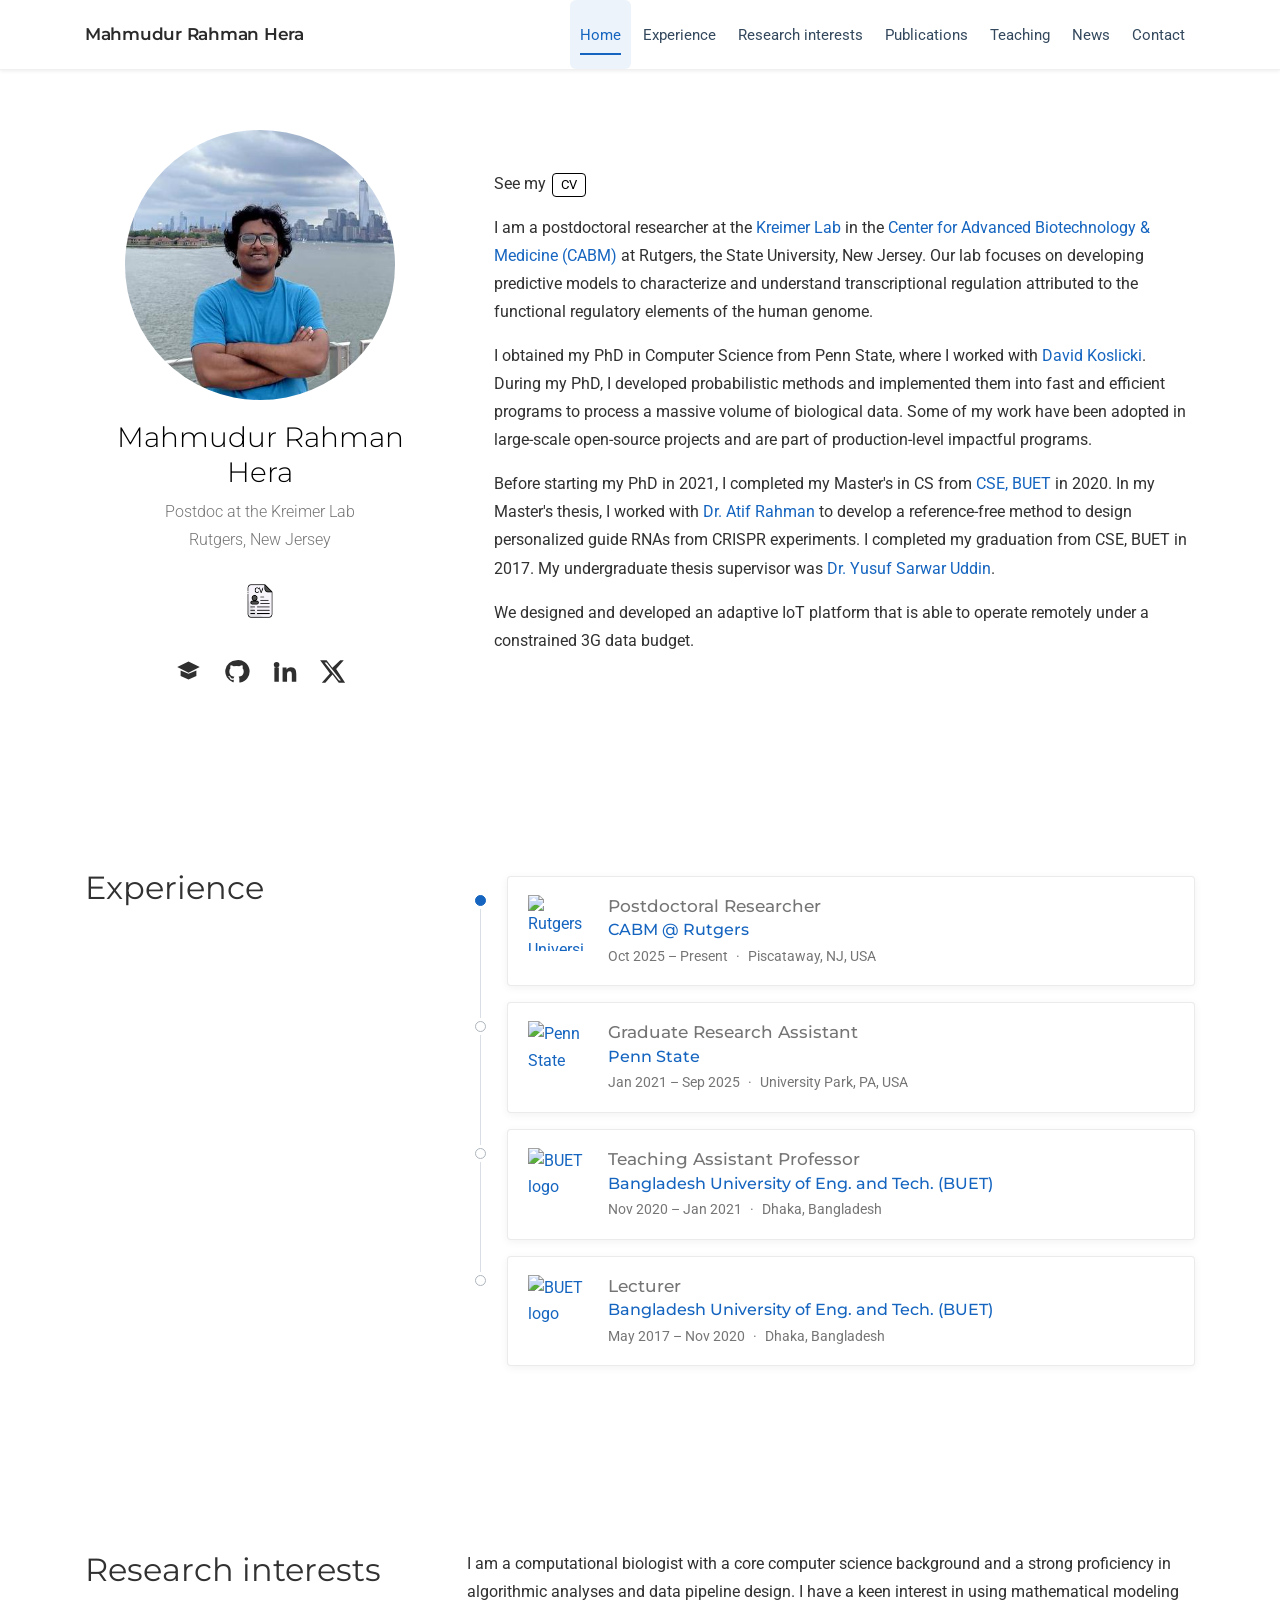
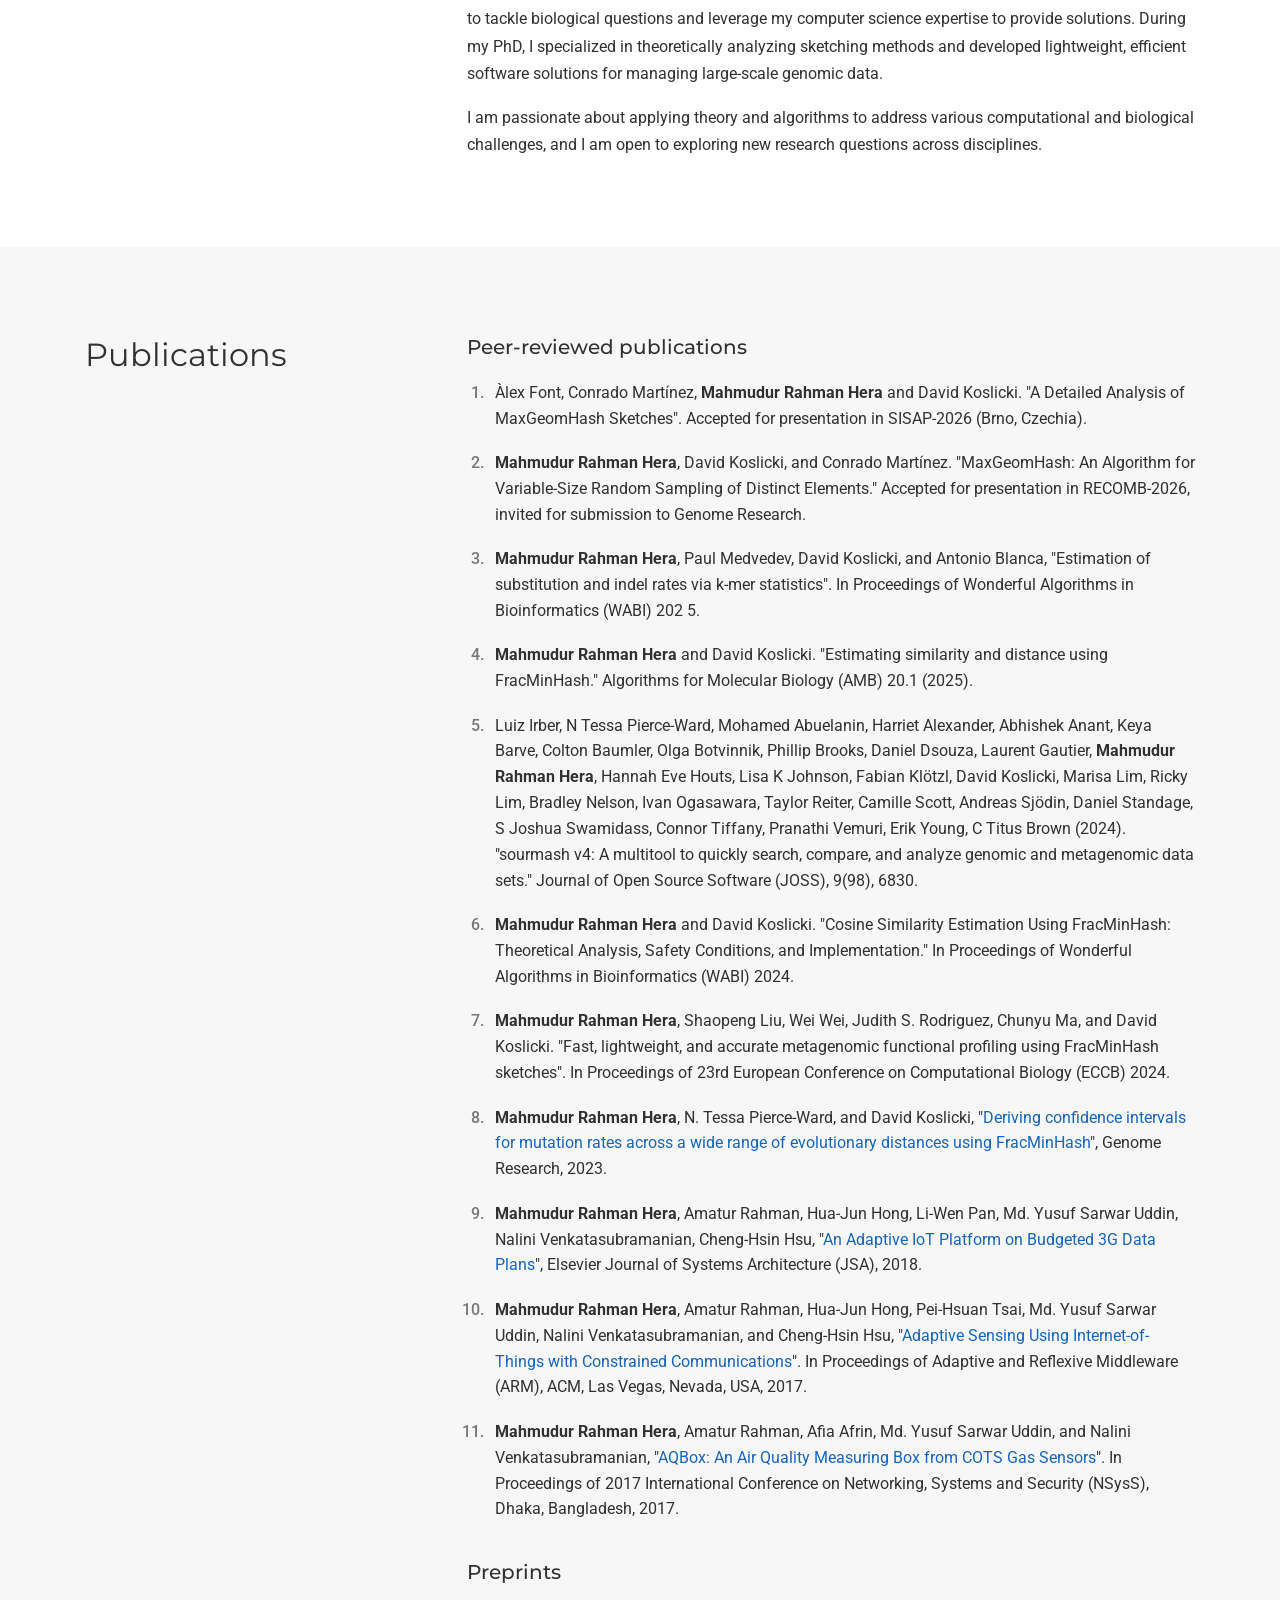
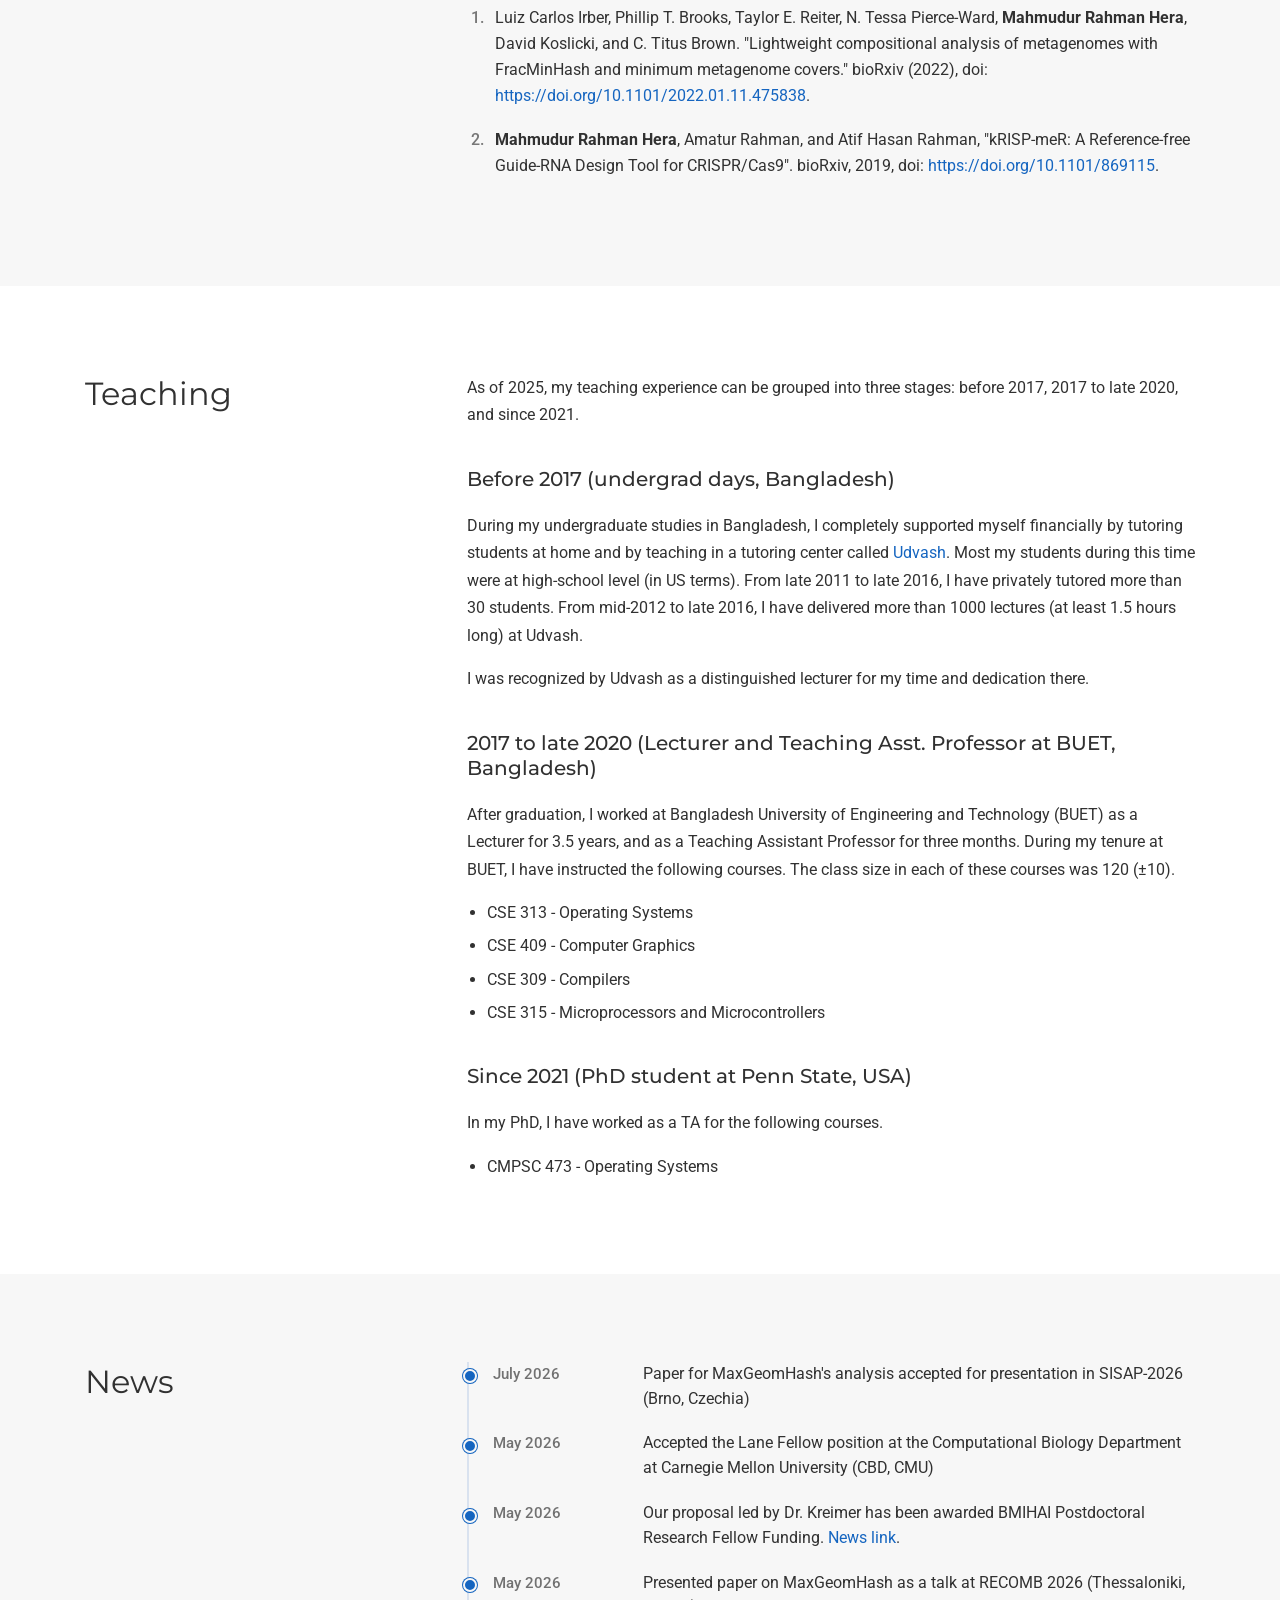
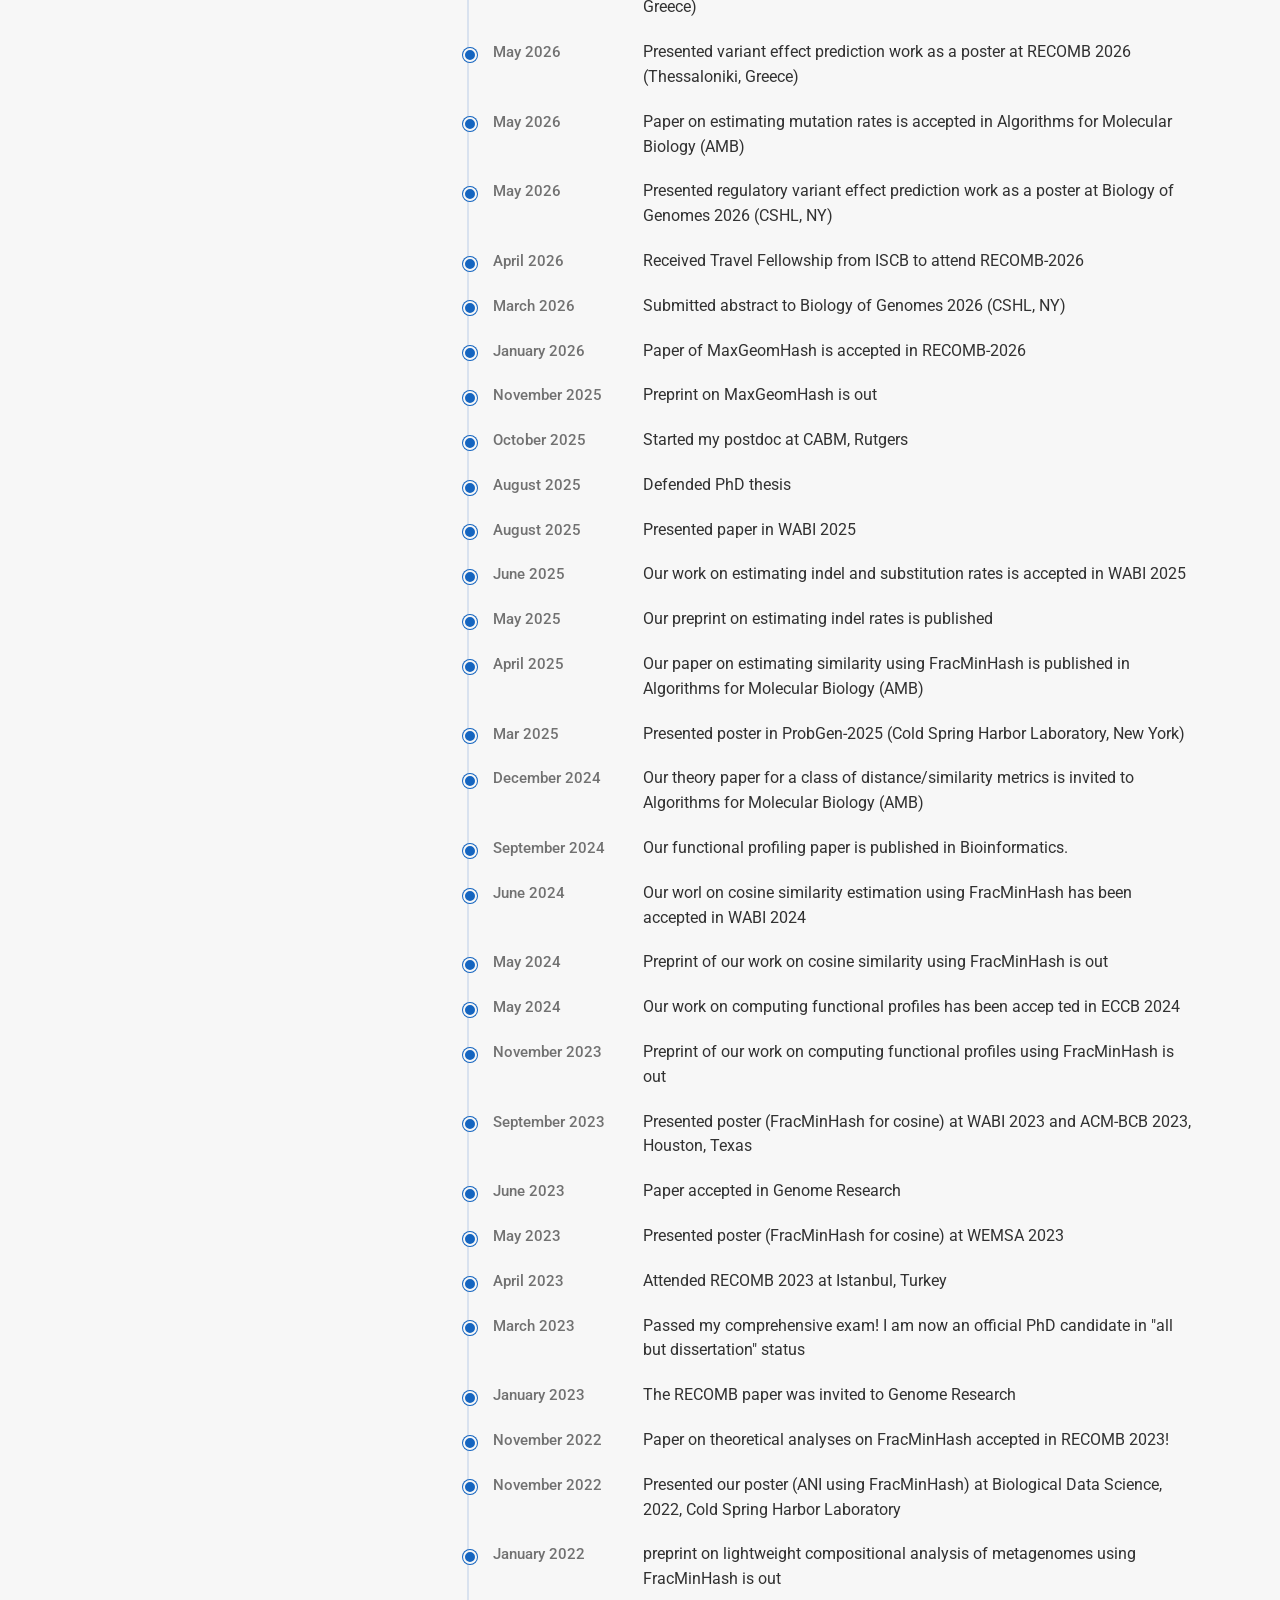
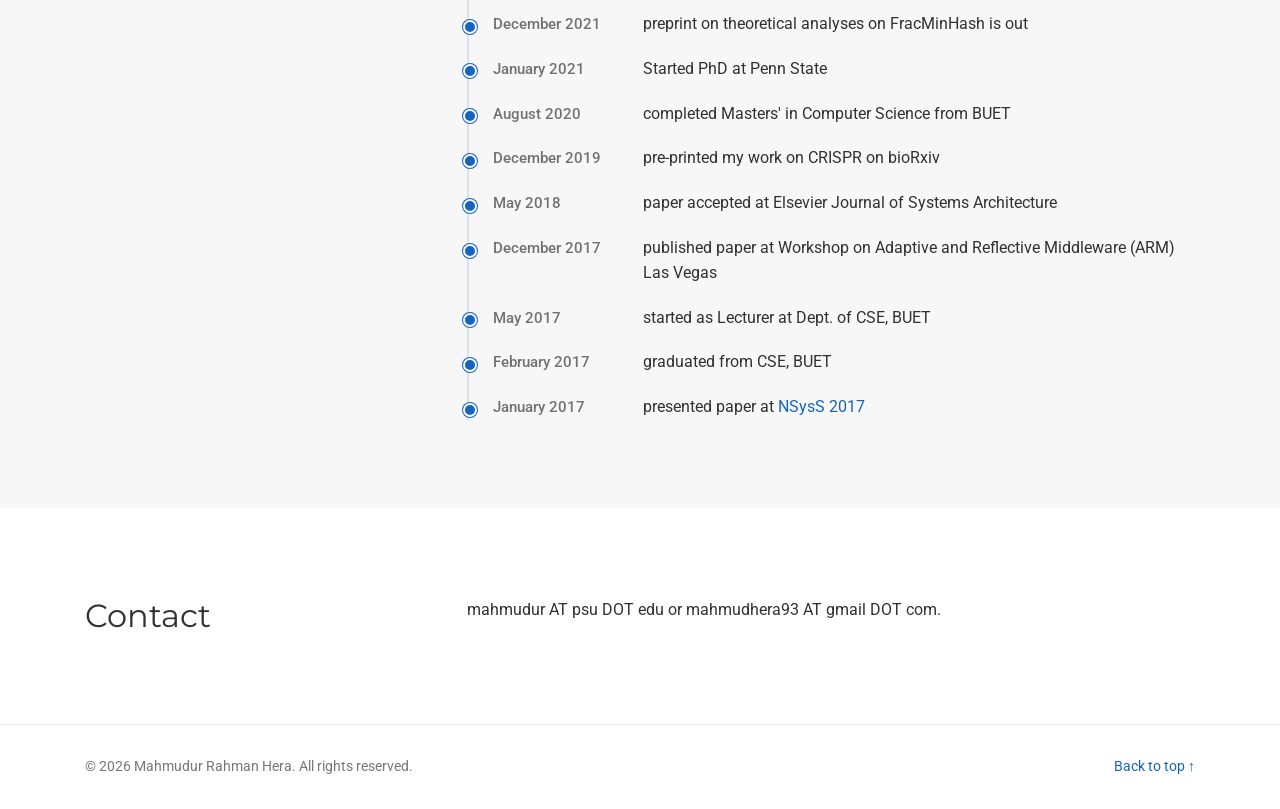
==== commit 51b55c6a: "add cv icon" ====
--- a/index.html
+++ b/index.html
@@ -27,7 +27,6 @@
         <div id="site-nav" class="site-nav">
           <a href="#about">Home</a>
           <a href="#experience">Experience</a>
-          <a href="#cv">CV</a>
           <a href="#research-interests">Research interests</a>
           <a href="#publications">Publications</a>
           <a href="#teaching">Teaching</a>
@@ -50,6 +49,14 @@
               <p>Rutgers, New Jersey</p>
             </div>
             <ul class="network-icon" aria-label="Profile links">
+              <li style="display: block; clear: both;">
+                <a href="https://drive.google.com/file/d/1_T9k_zRw1wNtvgOx3KxLu387AEP9o-rD/view?usp=sharing" target="_blank" rel="noopener noreferrer" aria-label="CV" title="CV">
+                  <img src="assets/cv.png" alt="" aria-hidden="true">
+                </a>
+              </li>
+            </ul>
+            <div></div>
+            <ul class="network-icon" aria-label="Profile links">
               <li>
                 <a href="https://scholar.google.com/citations?user=-xgua28AAAAJ" target="_blank" rel="noopener noreferrer" aria-label="Google Scholar" title="Google Scholar">
                   <svg viewBox="0 0 24 24" aria-hidden="true"><path d="M12 3 2 8l10 5 10-5-10-5Zm-7 8v5l7 3 7-3v-5l-7 3-7-3Z"/></svg>
@@ -65,7 +72,7 @@
                   <svg viewBox="0 0 24 24" aria-hidden="true"><path d="M4.98 3.5A2.48 2.48 0 1 1 2.5 5.98 2.48 2.48 0 0 1 4.98 3.5ZM3 8.5h3.96V21H3V8.5Zm7.03 0h3.8v1.71h.05c.53-1 1.84-2.05 3.79-2.05 4.05 0 4.8 2.67 4.8 6.14V21h-3.97v-5.93c0-1.41-.03-3.22-1.96-3.22-1.97 0-2.27 1.54-2.27 3.12V21h-3.98V8.5Z"/></svg>
                 </a>
               </li>
-              <li>
+              <li style="display: block; clear: both;">
                 <a href="https://x.com/HeraMahmudur" target="_blank" rel="noopener noreferrer" aria-label="X" title="X">
                   <svg viewBox="0 0 24 24" aria-hidden="true"><path d="M18.9 2H22l-6.76 7.72L23.2 22H17.6l-5.58-7.31L5.62 22H2.5l7.23-8.26L1 2h5.76l5.07 6.66L18.9 2Zm-1.12 18h1.72L6.82 3.96H4.97L17.78 20Z"/></svg>
                 </a>
@@ -74,6 +81,7 @@
           </aside>
 
           <div class="about-copy article-style">
+            <p>See my <a class="btn" href="https://drive.google.com/file/d/1_T9k_zRw1wNtvgOx3KxLu387AEP9o-rD/view?usp=sharing" target="_blank" rel="noopener noreferrer">CV</a> </p>
             <p>I am a postdoctoral researcher at the <a href="https://www.anatkreimer.com/" target="_blank" rel="noopener noreferrer">Kreimer Lab</a> in the <a href="https://cabm.rutgers.edu/" target="_blank" rel="noopener noreferrer">Center for Advanced Biotechnology &amp; Medicine (CABM)</a> at Rutgers, the State University, New Jersey. Our lab focuses on developing predictive models to characterize and understand transcriptional regulation attributed to the functional regulatory elements of the human genome.</p>
             <p>I obtained my PhD in Computer Science from Penn State, where I worked with <a href="https://scholar.google.com/citations?hl=en&amp;oi=ao&amp;user=Oz90sQsAAAAJ" target="_blank" rel="noopener noreferrer">David Koslicki</a>. During my PhD, I developed probabilistic methods and implemented them into fast and efficient programs to process a massive volume of biological data. Some of my work have been adopted in large-scale open-source projects and are part of production-level impactful programs.</p>
             <p>Before starting my PhD in 2021, I completed my Master's in CS from <a href="https://cse.buet.ac.bd/" target="_blank" rel="noopener noreferrer">CSE, BUET</a> in 2020. In my Master's thesis, I worked with <a href="https://scholar.google.com/citations?hl=en&amp;user=Haius0wAAAAJ" target="_blank" rel="noopener noreferrer">Dr. Atif Rahman</a> to develop a reference-free method to design personalized guide RNAs from CRISPR experiments. I completed my graduation from CSE, BUET in 2017. My undergraduate thesis supervisor was <a href="https://scholar.google.com/citations?hl=en&amp;user=893Ua2wAAAAJ" target="_blank" rel="noopener noreferrer">Dr. Yusuf Sarwar Uddin</a>.</p>
@@ -142,16 +150,6 @@
               </div>
             </div>
           </article>
-        </div>
-      </div>
-    </section>
-
-    <section id="cv" class="home-section alt-section">
-      <div class="container section-grid">
-        <header class="section-heading"><h2>CV</h2></header>
-        <div class="section-content article-style">
-          <p>My full CV is available here.</p>
-          <a class="btn" href="https://drive.google.com/file/d/1_T9k_zRw1wNtvgOx3KxLu387AEP9o-rD/view?usp=sharing" target="_blank" rel="noopener noreferrer">Open CV</a>
         </div>
       </div>
     </section>
@@ -281,7 +279,7 @@
 
   <footer class="site-footer">
     <div class="container footer-inner">
-      <p>&copy; 2023 Mahmudur Rahman Hera. All rights reserved.</p>
+      <p>&copy; 2026 Mahmudur Rahman Hera. All rights reserved.</p>
       <a href="#top">Back to top ↑</a>
     </div>
   </footer>
--- a/styles.css
+++ b/styles.css
@@ -238,21 +238,21 @@
 
 .btn {
   display: inline-block;
-  margin-top: 6px;
-  padding: 8px 18px;
-  border: 1px solid var(--accent);
+  margin: 4px 2px 0;
+  padding: 3px 8px;
+  border: 1px solid #000;
   border-radius: 4px;
-  color: #fff;
-  background: var(--accent);
-  font-size: .95rem;
-  line-height: 1.5;
+  color: #000;
+  background: #fff;
+  font-size: .82rem;
+  line-height: 1.25;
   text-decoration: none;
   transition: background .15s ease, border-color .15s ease, transform .15s ease;
 }
 .btn:hover, .btn:focus {
-  color: #fff;
-  background: var(--accent-hover);
-  border-color: var(--accent-hover);
+  color: #000;
+  background: #f3f3f3;
+  border-color: #000;
   text-decoration: none;
   transform: translateY(-1px);
 }
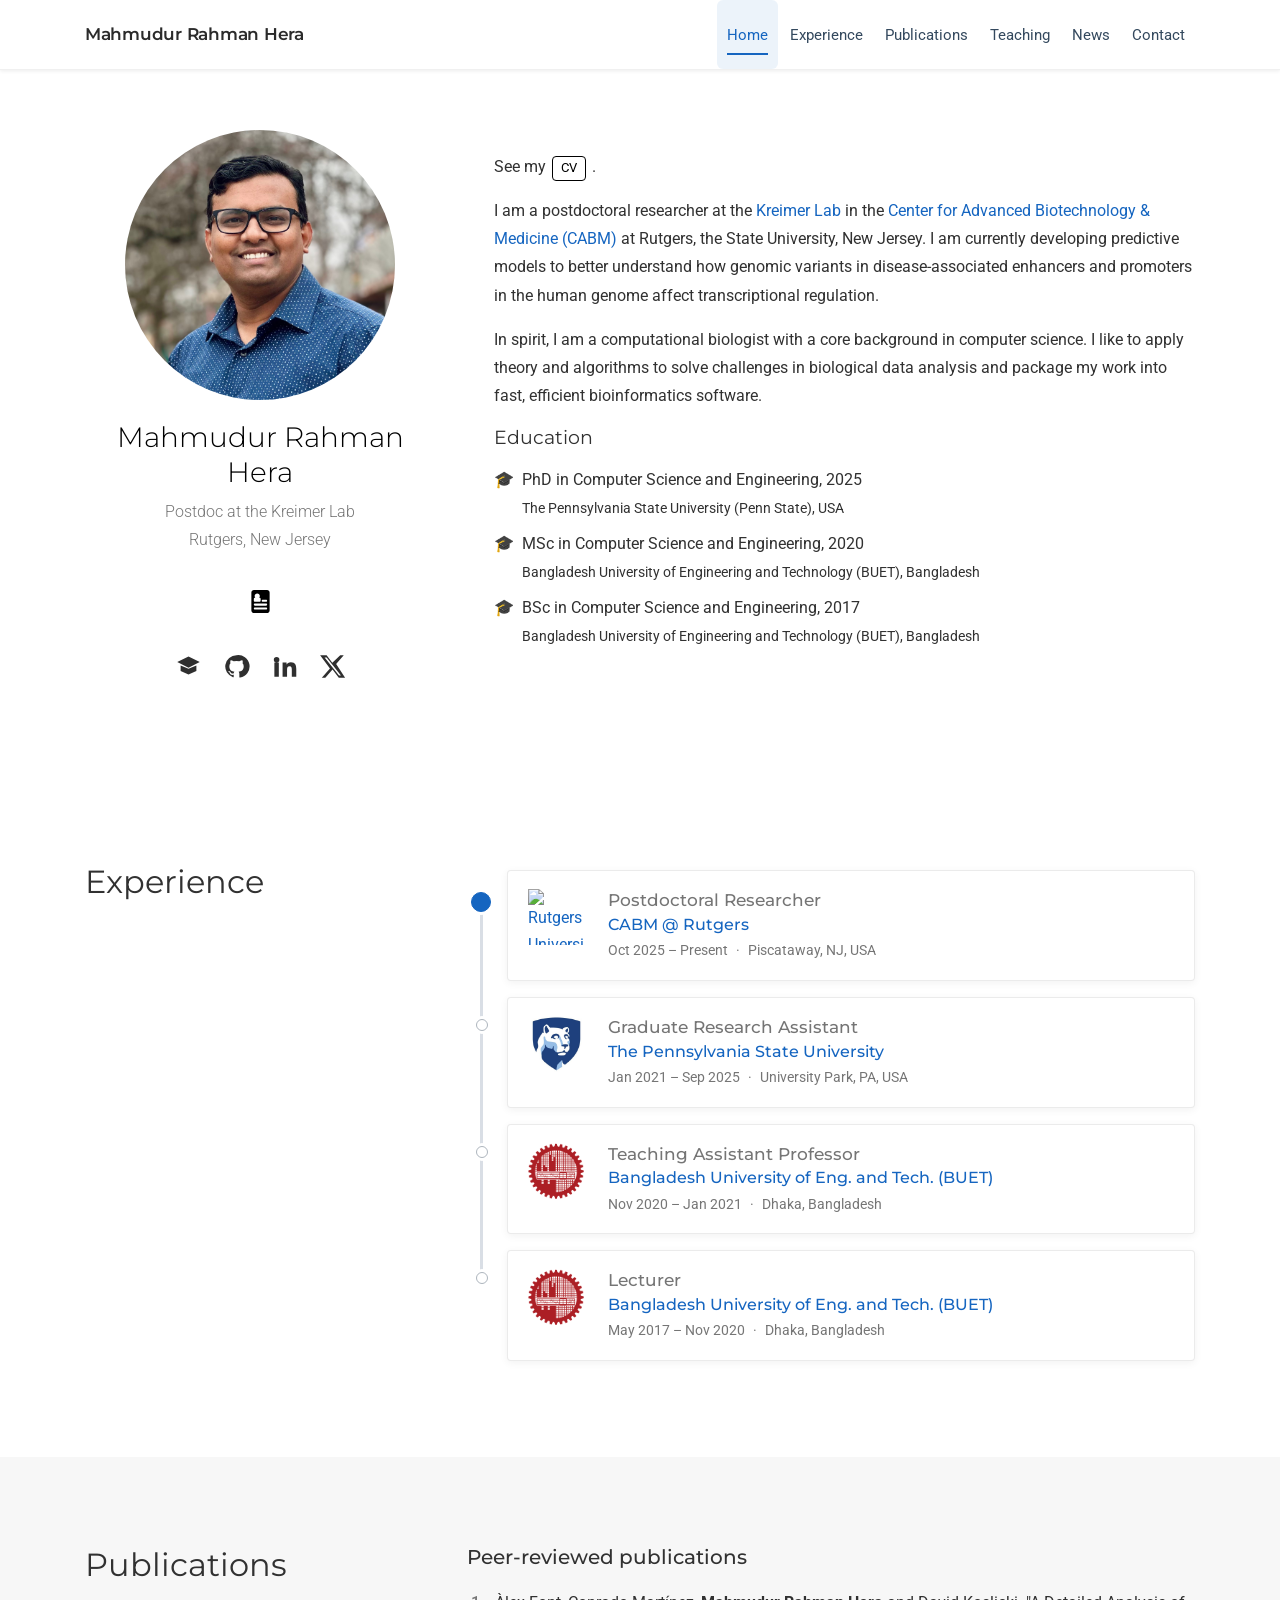
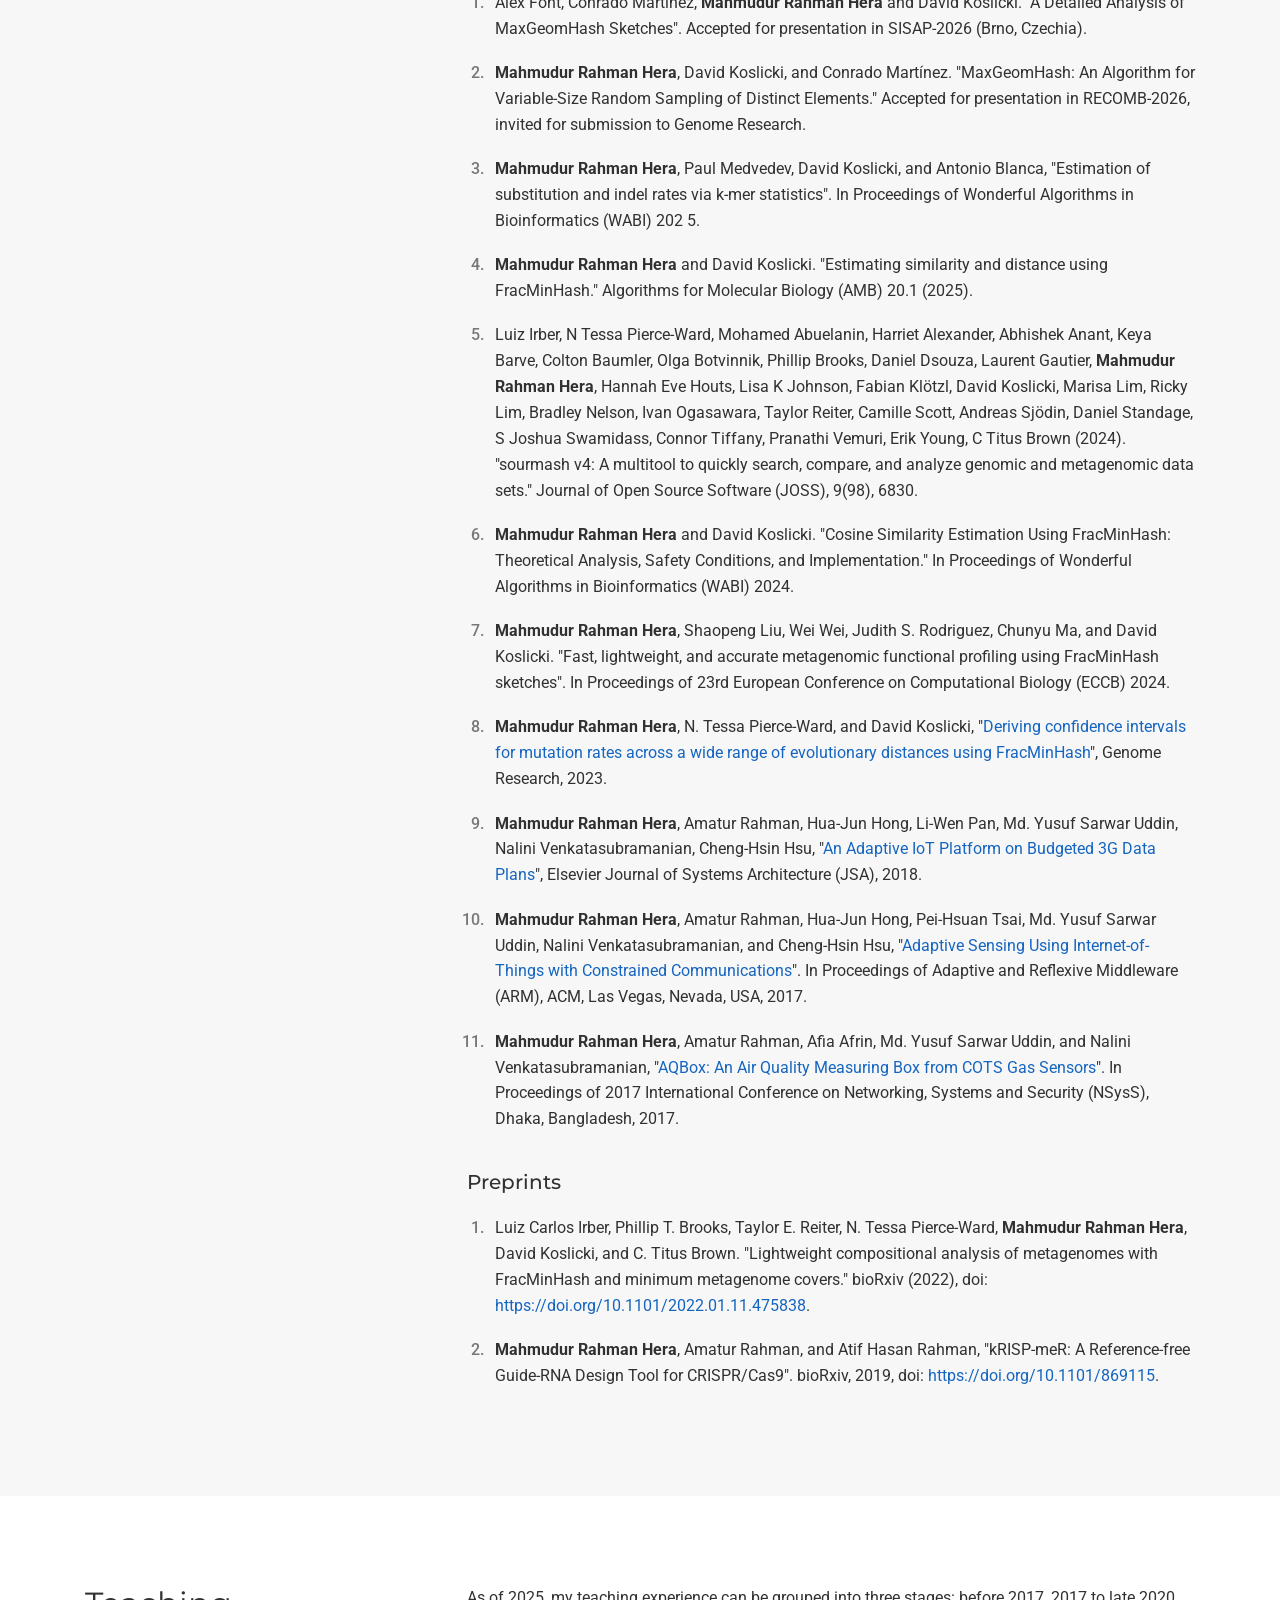
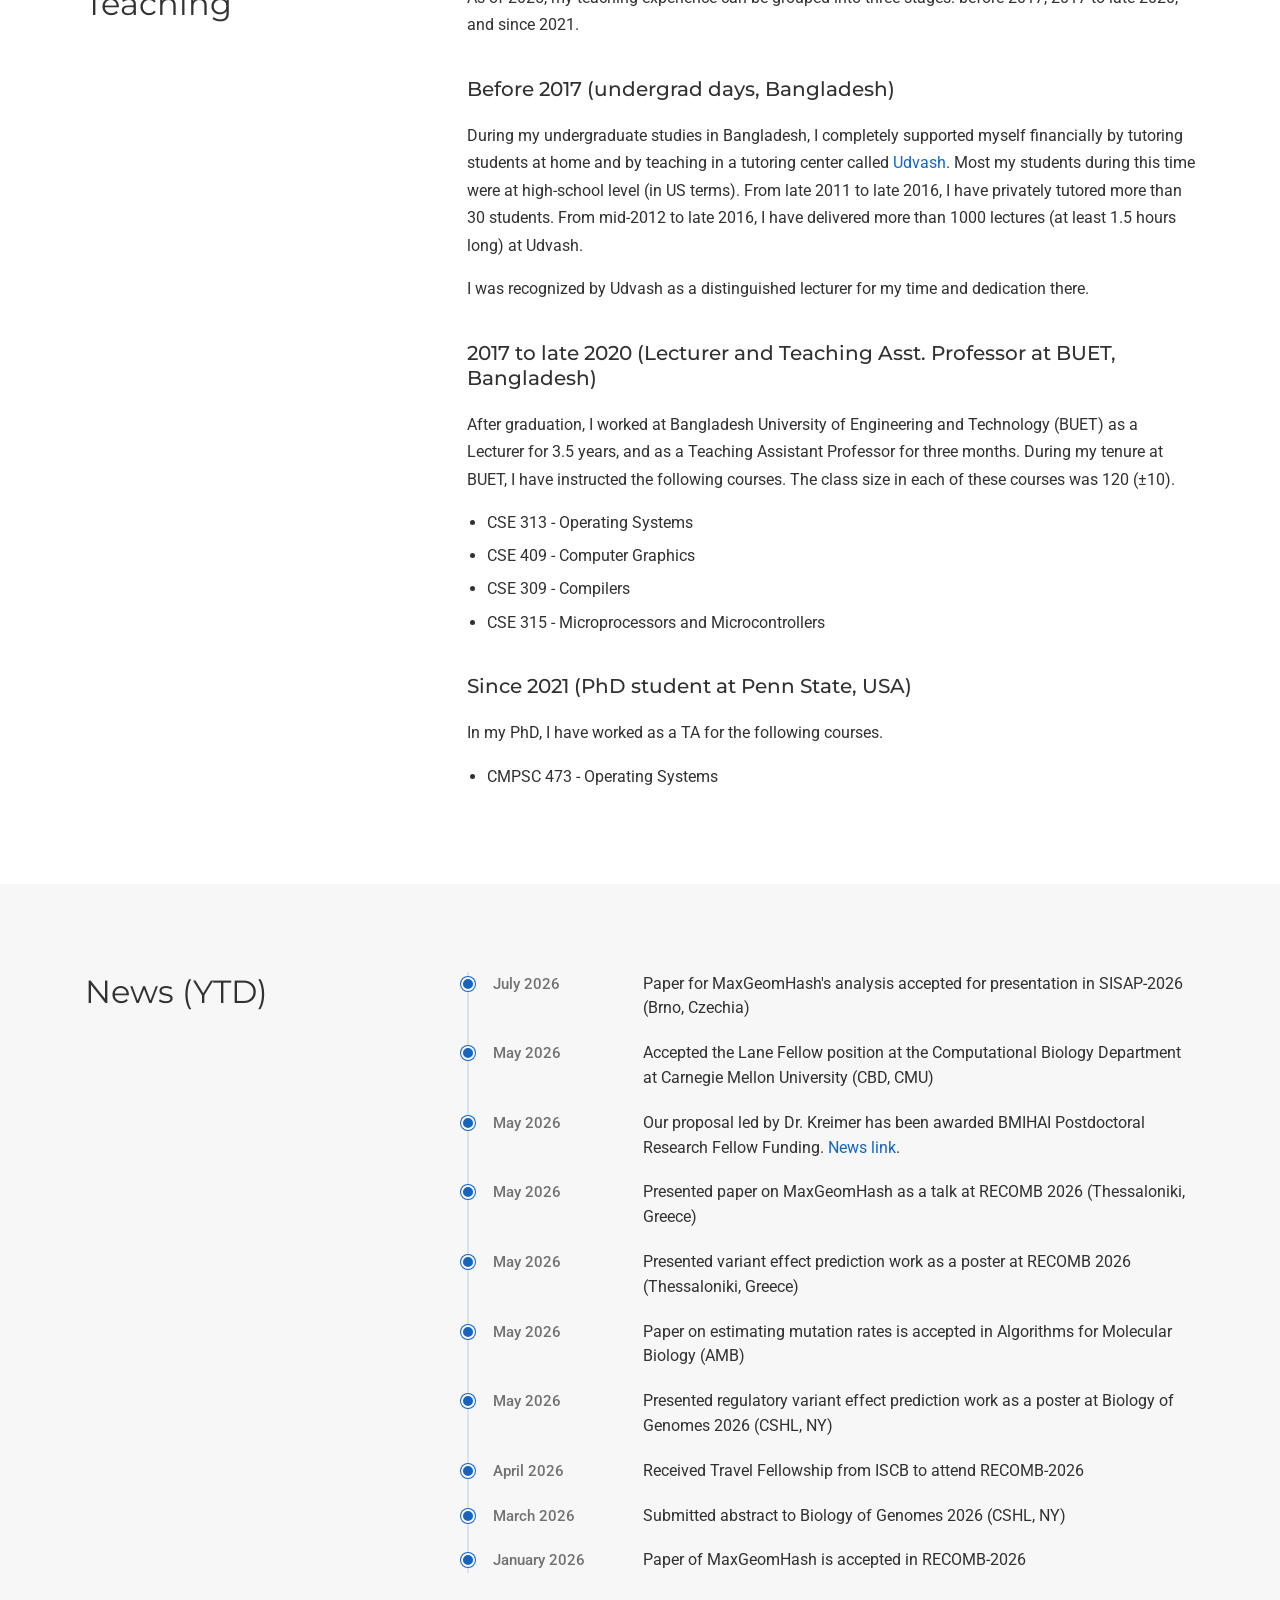
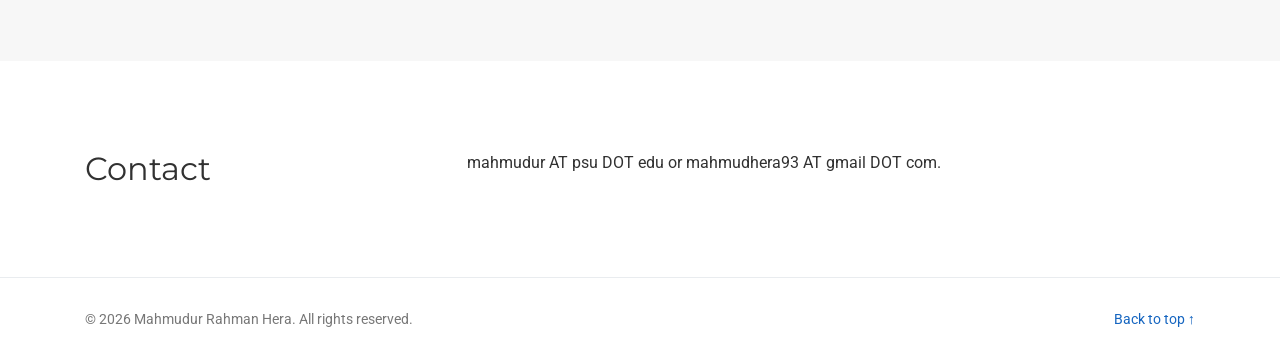
==== commit f45872d3: "major reorganize" ====
--- a/index.html
+++ b/index.html
@@ -7,7 +7,7 @@
   <meta name="author" content="Mahmudur Rahman Hera">
   <meta name="theme-color" content="#1565c0">
   <title>Mahmudur Rahman Hera</title>
-  <link rel="icon" href="assets/profile.jpg">
+  <link rel="icon" href="assets/profile2.jpg">
   <link rel="preconnect" href="https://fonts.googleapis.com">
   <link rel="preconnect" href="https://fonts.gstatic.com" crossorigin>
   <link href="https://fonts.googleapis.com/css2?family=Montserrat:wght@300;400;500;600;700&family=Roboto:wght@300;400;500;700&display=swap" rel="stylesheet">
@@ -27,7 +27,6 @@
         <div id="site-nav" class="site-nav">
           <a href="#about">Home</a>
           <a href="#experience">Experience</a>
-          <a href="#research-interests">Research interests</a>
           <a href="#publications">Publications</a>
           <a href="#teaching">Teaching</a>
           <a href="#news">News</a>
@@ -42,7 +41,7 @@
       <div class="container">
         <div class="about-grid">
           <aside id="profile" class="profile-column" aria-label="Profile">
-            <img class="avatar" src="assets/profile.jpg" alt="Mahmudur Rahman Hera">
+            <img class="avatar" src="assets/profile2.jpg" alt="Mahmudur Rahman Hera">
             <div class="portrait-title">
               <h1>Mahmudur Rahman Hera</h1>
               <p>Postdoc at the Kreimer Lab</p>
@@ -51,7 +50,7 @@
             <ul class="network-icon" aria-label="Profile links">
               <li style="display: block; clear: both;">
                 <a href="https://drive.google.com/file/d/1_T9k_zRw1wNtvgOx3KxLu387AEP9o-rD/view?usp=sharing" target="_blank" rel="noopener noreferrer" aria-label="CV" title="CV">
-                  <img src="assets/cv.png" alt="" aria-hidden="true">
+                  <img src="assets/cv2.svg" alt="" aria-hidden="true">
                 </a>
               </li>
             </ul>
@@ -81,11 +80,41 @@
           </aside>
 
           <div class="about-copy article-style">
-            <p>See my <a class="btn" href="https://drive.google.com/file/d/1_T9k_zRw1wNtvgOx3KxLu387AEP9o-rD/view?usp=sharing" target="_blank" rel="noopener noreferrer">CV</a> </p>
-            <p>I am a postdoctoral researcher at the <a href="https://www.anatkreimer.com/" target="_blank" rel="noopener noreferrer">Kreimer Lab</a> in the <a href="https://cabm.rutgers.edu/" target="_blank" rel="noopener noreferrer">Center for Advanced Biotechnology &amp; Medicine (CABM)</a> at Rutgers, the State University, New Jersey. Our lab focuses on developing predictive models to characterize and understand transcriptional regulation attributed to the functional regulatory elements of the human genome.</p>
+            <p>See my <a class="btn" href="https://drive.google.com/file/d/1_T9k_zRw1wNtvgOx3KxLu387AEP9o-rD/view?usp=sharing" target="_blank" rel="noopener noreferrer">CV</a> . </p>
+            <p>I am a postdoctoral researcher at the <a href="https://www.anatkreimer.com/" target="_blank" rel="noopener noreferrer">Kreimer Lab</a> in the <a href="https://cabm.rutgers.edu/" target="_blank" rel="noopener noreferrer">Center for Advanced Biotechnology &amp; Medicine (CABM)</a> at Rutgers, the State University, New Jersey. I am currently developing predictive models to better understand how genomic variants in disease-associated enhancers and promoters in the human genome affect transcriptional regulation.</p>
+            <p>In spirit, I am a computational biologist with a core background in computer science. I like to apply theory and algorithms to solve challenges in biological data analysis and package my work into fast, efficient bioinformatics software.</p>
+            
+            <div class="education-section">
+              <h3>Education</h3>
+
+              <ul class="education-list">
+                <li>
+                  <div>
+                  PhD in Computer Science and Engineering, 2025
+                  </div>
+                  <p> <small> The Pennsylvania State University (Penn State), USA</small></p>
+                </li>
+                <li>
+                  <div>
+                    MSc in Computer Science and Engineering, 2020
+                  </div>
+                  <p> <small> Bangladesh University of Engineering and Technology (BUET), Bangladesh</small></p>
+                </li>
+                <li>
+                  <div>
+                    BSc in Computer Science and Engineering, 2017
+                  </div>
+                  <p> <small> Bangladesh University of Engineering and Technology (BUET), Bangladesh</small></p>
+                </li>
+              </ul>
+            
+            </div>
+            
+            <!-- old 
             <p>I obtained my PhD in Computer Science from Penn State, where I worked with <a href="https://scholar.google.com/citations?hl=en&amp;oi=ao&amp;user=Oz90sQsAAAAJ" target="_blank" rel="noopener noreferrer">David Koslicki</a>. During my PhD, I developed probabilistic methods and implemented them into fast and efficient programs to process a massive volume of biological data. Some of my work have been adopted in large-scale open-source projects and are part of production-level impactful programs.</p>
             <p>Before starting my PhD in 2021, I completed my Master's in CS from <a href="https://cse.buet.ac.bd/" target="_blank" rel="noopener noreferrer">CSE, BUET</a> in 2020. In my Master's thesis, I worked with <a href="https://scholar.google.com/citations?hl=en&amp;user=Haius0wAAAAJ" target="_blank" rel="noopener noreferrer">Dr. Atif Rahman</a> to develop a reference-free method to design personalized guide RNAs from CRISPR experiments. I completed my graduation from CSE, BUET in 2017. My undergraduate thesis supervisor was <a href="https://scholar.google.com/citations?hl=en&amp;user=893Ua2wAAAAJ" target="_blank" rel="noopener noreferrer">Dr. Yusuf Sarwar Uddin</a>.</p>
             <p>We designed and developed an adaptive IoT platform that is able to operate remotely under a constrained 3G data budget.</p>
+            -->
           </div>
         </div>
       </div>
@@ -113,11 +142,11 @@
             <div class="experience-track" aria-hidden="true"><span class="experience-dot"></span></div>
             <div class="experience-card">
               <a class="experience-logo-link" href="https://www.psu.edu/" target="_blank" rel="noopener noreferrer" aria-label="Penn State University">
-                <img class="experience-logo" src="https://images.seeklogo.com/logo-png/54/1/pennsylvania-state-university-logo-png_seeklogo-542565.png" alt="Penn State University logo" loading="lazy">
+                <img class="experience-logo" src="assets/psu.jpg" alt="Penn State University logo" loading="lazy">
               </a>
               <div class="experience-details">
                 <h3>Graduate Research Assistant</h3>
-                <p class="experience-company"><a href="https://www.psu.edu/" target="_blank" rel="noopener noreferrer">Penn State</a></p>
+                <p class="experience-company"><a href="https://www.psu.edu/" target="_blank" rel="noopener noreferrer">The Pennsylvania State University</a></p>
                 <p class="experience-meta"><time datetime="2021-01">Jan 2021</time> – <time datetime="2025-09">Sep 2025</time><span class="middot-divider" aria-hidden="true"></span><span>University Park, PA, USA</span></p>
               </div>
             </div>
@@ -127,7 +156,7 @@
             <div class="experience-track" aria-hidden="true"><span class="experience-dot"></span></div>
             <div class="experience-card">
               <a class="experience-logo-link" href="https://www.buet.ac.bd/" target="_blank" rel="noopener noreferrer" aria-label="Bangladesh University of Engineering and Technology">
-                <img class="experience-logo" src="https://eee.buet.ac.bd/outreach/branding/BUET_logo_color.svg" alt="BUET logo" loading="lazy">
+                <img class="experience-logo" src="assets/buet.png" alt="BUET logo" loading="lazy">
               </a>
               <div class="experience-details">
                 <h3>Teaching Assistant Professor</h3>
@@ -141,7 +170,7 @@
             <div class="experience-track" aria-hidden="true"><span class="experience-dot"></span></div>
             <div class="experience-card">
               <a class="experience-logo-link" href="https://www.buet.ac.bd/" target="_blank" rel="noopener noreferrer" aria-label="Bangladesh University of Engineering and Technology">
-                <img class="experience-logo" src="https://eee.buet.ac.bd/outreach/branding/BUET_logo_color.svg" alt="BUET logo" loading="lazy">
+                <img class="experience-logo" src="assets/buet.png" alt="BUET logo" loading="lazy">
               </a>
               <div class="experience-details">
                 <h3>Lecturer</h3>
@@ -154,6 +183,7 @@
       </div>
     </section>
 
+    <!-- Research Interests comented
     <section id="research-interests" class="home-section">
       <div class="container section-grid">
         <header class="section-heading"><h2>Research interests</h2></header>
@@ -163,6 +193,7 @@
         </div>
       </div>
     </section>
+    -->
 
     <section id="publications" class="home-section alt-section">
       <div class="container section-grid">
@@ -217,7 +248,7 @@
 
     <section id="news" class="home-section alt-section">
       <div class="container section-grid">
-        <header class="section-heading"><h2>News</h2></header>
+        <header class="section-heading"><h2>News (YTD)</h2></header>
         <div class="section-content">
           <ol class="timeline">
             <li><time>July 2026</time><span>Paper for MaxGeomHash's analysis accepted for presentation in SISAP-2026 (Brno, Czechia)</span></li>
@@ -230,6 +261,7 @@
             <li><time>April 2026</time><span>Received Travel Fellowship from ISCB to attend RECOMB-2026</span></li>
             <li><time>March 2026</time><span>Submitted abstract to Biology of Genomes 2026 (CSHL, NY)</span></li>
             <li><time>January 2026</time><span>Paper of MaxGeomHash is accepted in RECOMB-2026</span></li>
+          <!-- old items
             <li><time>November 2025</time><span>Preprint on MaxGeomHash is out</span></li>
             <li><time>October 2025</time><span>Started my postdoc at CABM, Rutgers</span></li>
             <li><time>August 2025</time><span>Defended PhD thesis</span></li>
@@ -262,6 +294,7 @@
             <li><time>May 2017</time><span>started as Lecturer at Dept. of CSE, BUET</span></li>
             <li><time>February 2017</time><span>graduated from CSE, BUET</span></li>
             <li><time>January 2017</time><span>presented paper at <a href="https://cse.buet.ac.bd/nsyss2017/" target="_blank" rel="noopener noreferrer">NSysS 2017</a></span></li>
+          -->
           </ol>
         </div>
       </div>
--- a/styles.css
+++ b/styles.css
@@ -214,6 +214,7 @@
 }
 .network-icon a:hover { color: var(--accent); text-decoration: none; }
 .network-icon svg { width: 27px; height: 27px; fill: currentColor; }
+.network-icon a img { width: 23px; height: 23px; object-fit: contain; }
 
 .article-style {
   font-size: 1rem;
@@ -221,6 +222,23 @@
 }
 .about-copy { font-size: 1.02rem; }
 .about-copy p:last-child, .article-style p:last-child { margin-bottom: 0; }
+
+.education-list {
+  margin: 1rem 0;
+  padding: 0;
+  list-style: none;
+}
+.education-list li {
+  margin: 0.5rem 0;
+  padding-left: 1.8rem;
+  position: relative;
+}
+.education-list li::before {
+  content: "🎓";
+  position: absolute;
+  left: 0;
+  top: 0;
+}
 
 .section-grid {
   display: grid;
@@ -293,8 +311,8 @@
 .timeline li::before {
   content: "";
   position: absolute;
-  left: -6px;
-  top: .48rem;
+  left: -8px;
+  top: 5px;
   width: 10px;
   height: 10px;
   border: 2px solid var(--white);
@@ -402,7 +420,7 @@
   left: 13px;
   top: 0;
   bottom: 0;
-  width: 1px;
+  width: 3px;
   background: #d9dee5;
 }
 .experience-entry:first-child .experience-track::before { top: 32px; }
@@ -411,18 +429,21 @@
 .experience-dot {
   position: absolute;
   z-index: 1;
-  top: 27px;
-  left: 8px;
-  width: 11px;
-  height: 11px;
+  top: 30px;
+  left: 9px;
+  width: 12px;
+  height: 12px;
   border: 1px solid #adb5bd;
-  border-radius: 50%;
+  border-radius: 60%;
   background: var(--white);
   box-shadow: 0 0 0 3px var(--white);
 }
 .experience-entry.current .experience-dot {
   border-color: var(--accent);
   background: var(--accent);
+  width: 20px;
+  height: 20px;
+  left: 4px;
 }
 
 .experience-card {
@@ -436,6 +457,11 @@
   border-radius: 4px;
   background: var(--white);
   box-shadow: 0 2px 8px rgba(0, 0, 0, .055);
+  transition: box-shadow .15s ease, transform .15s ease;
+}
+.experience-card:hover {
+  box-shadow: 0 8px 20px rgba(0, 0, 0, .12);
+  transform: translateY(-2px);
 }
 
 .experience-logo-link {
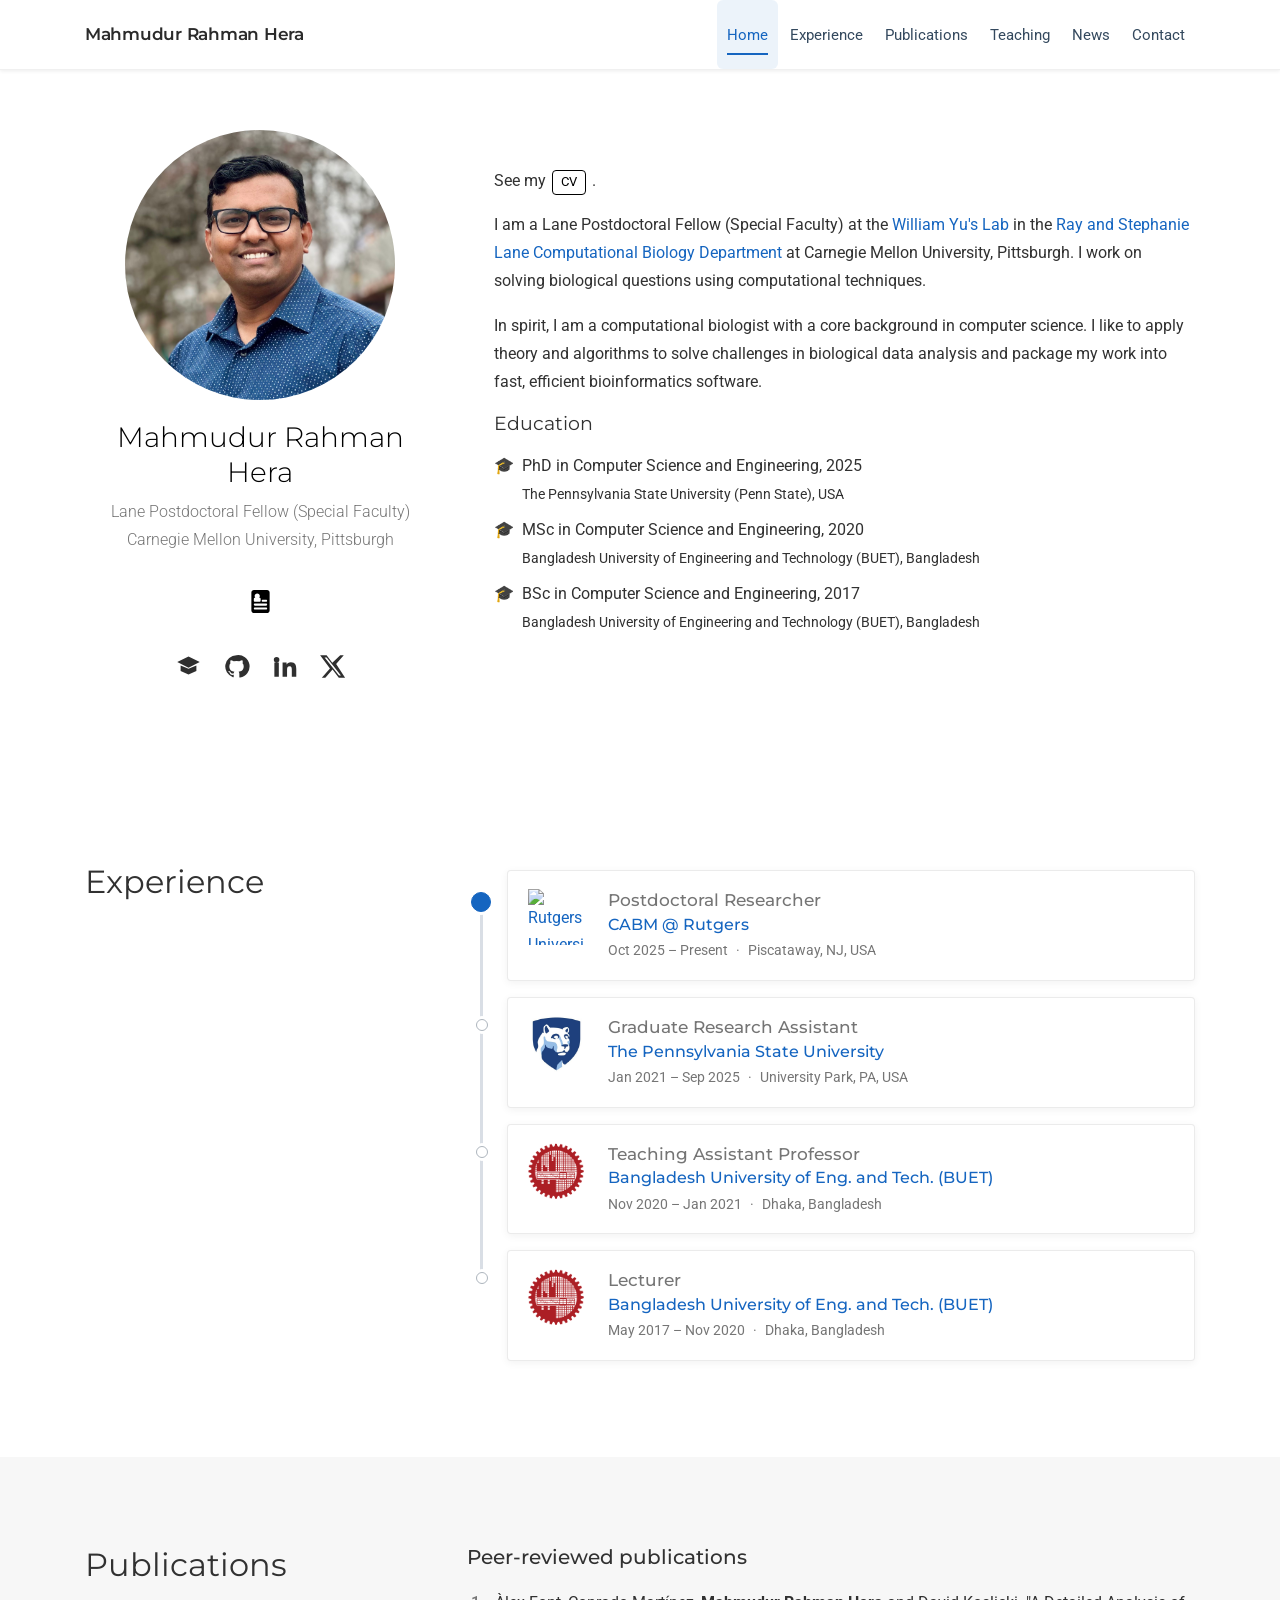
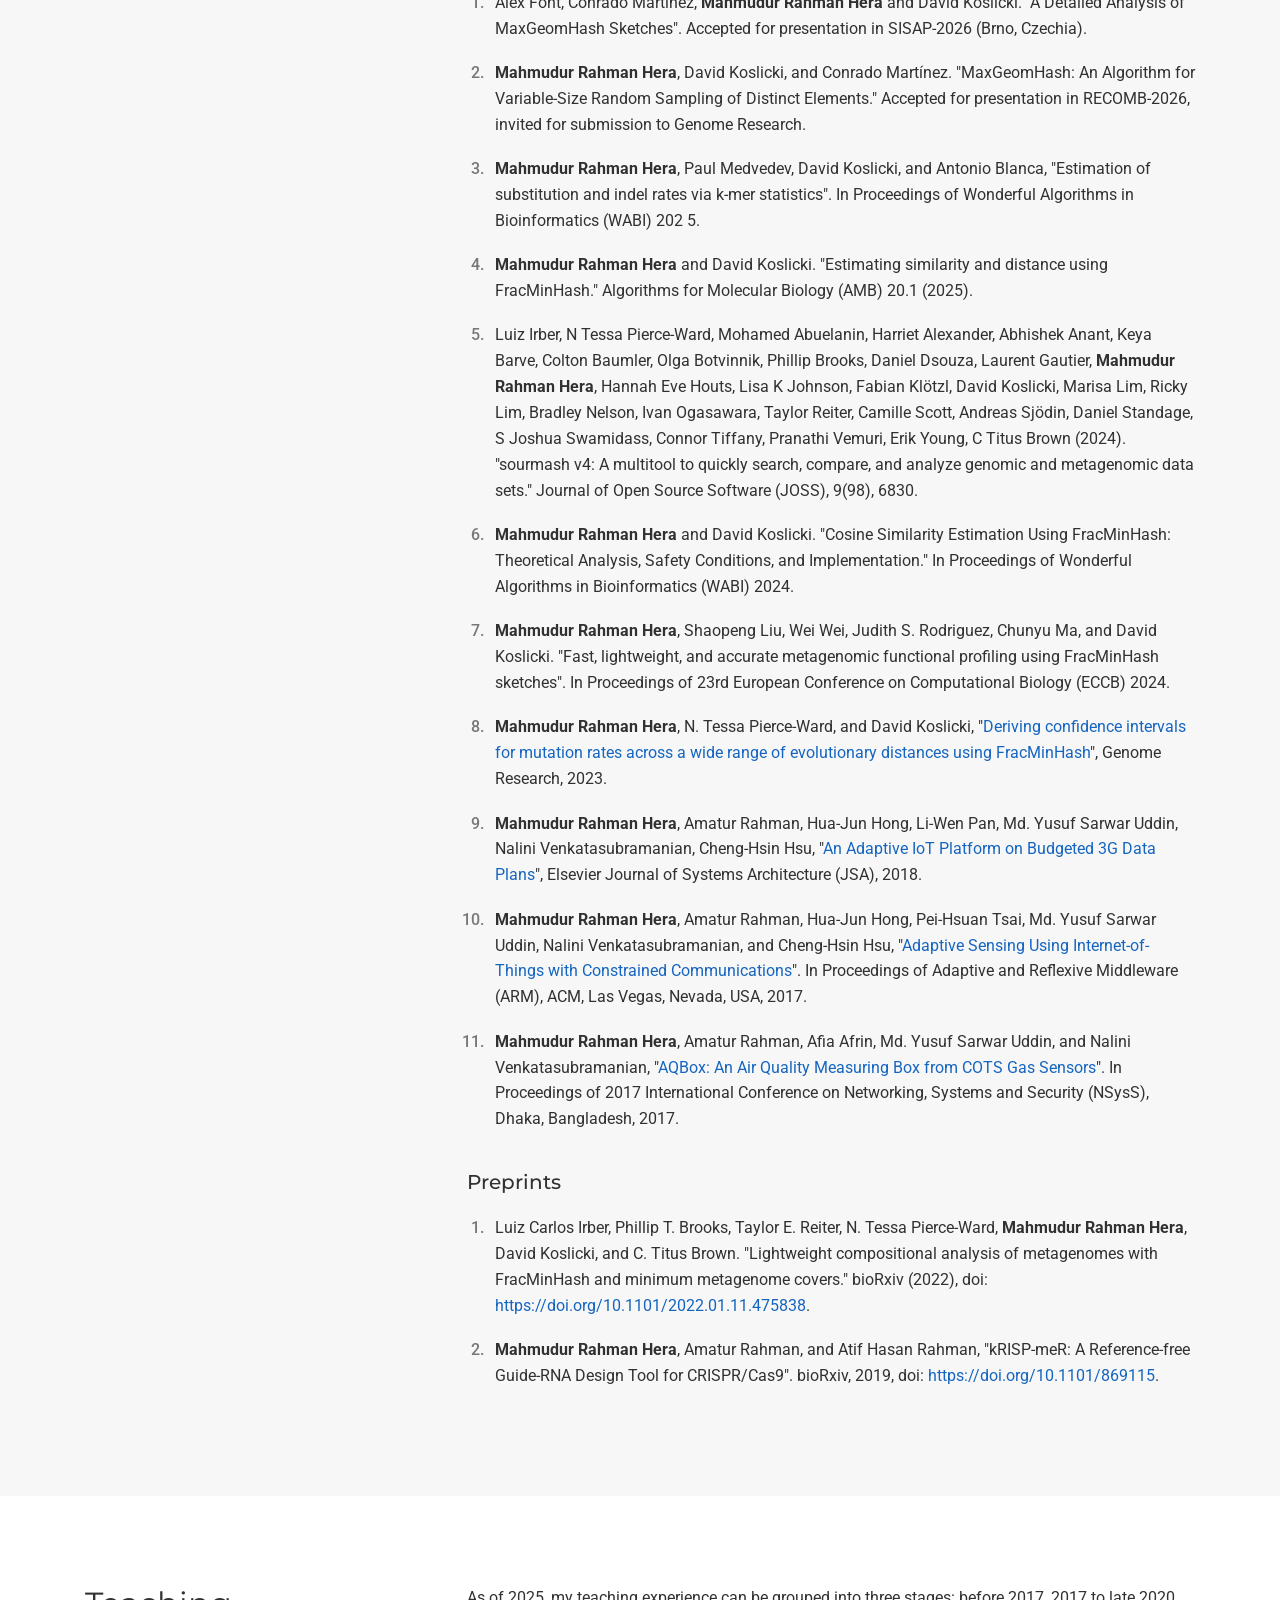
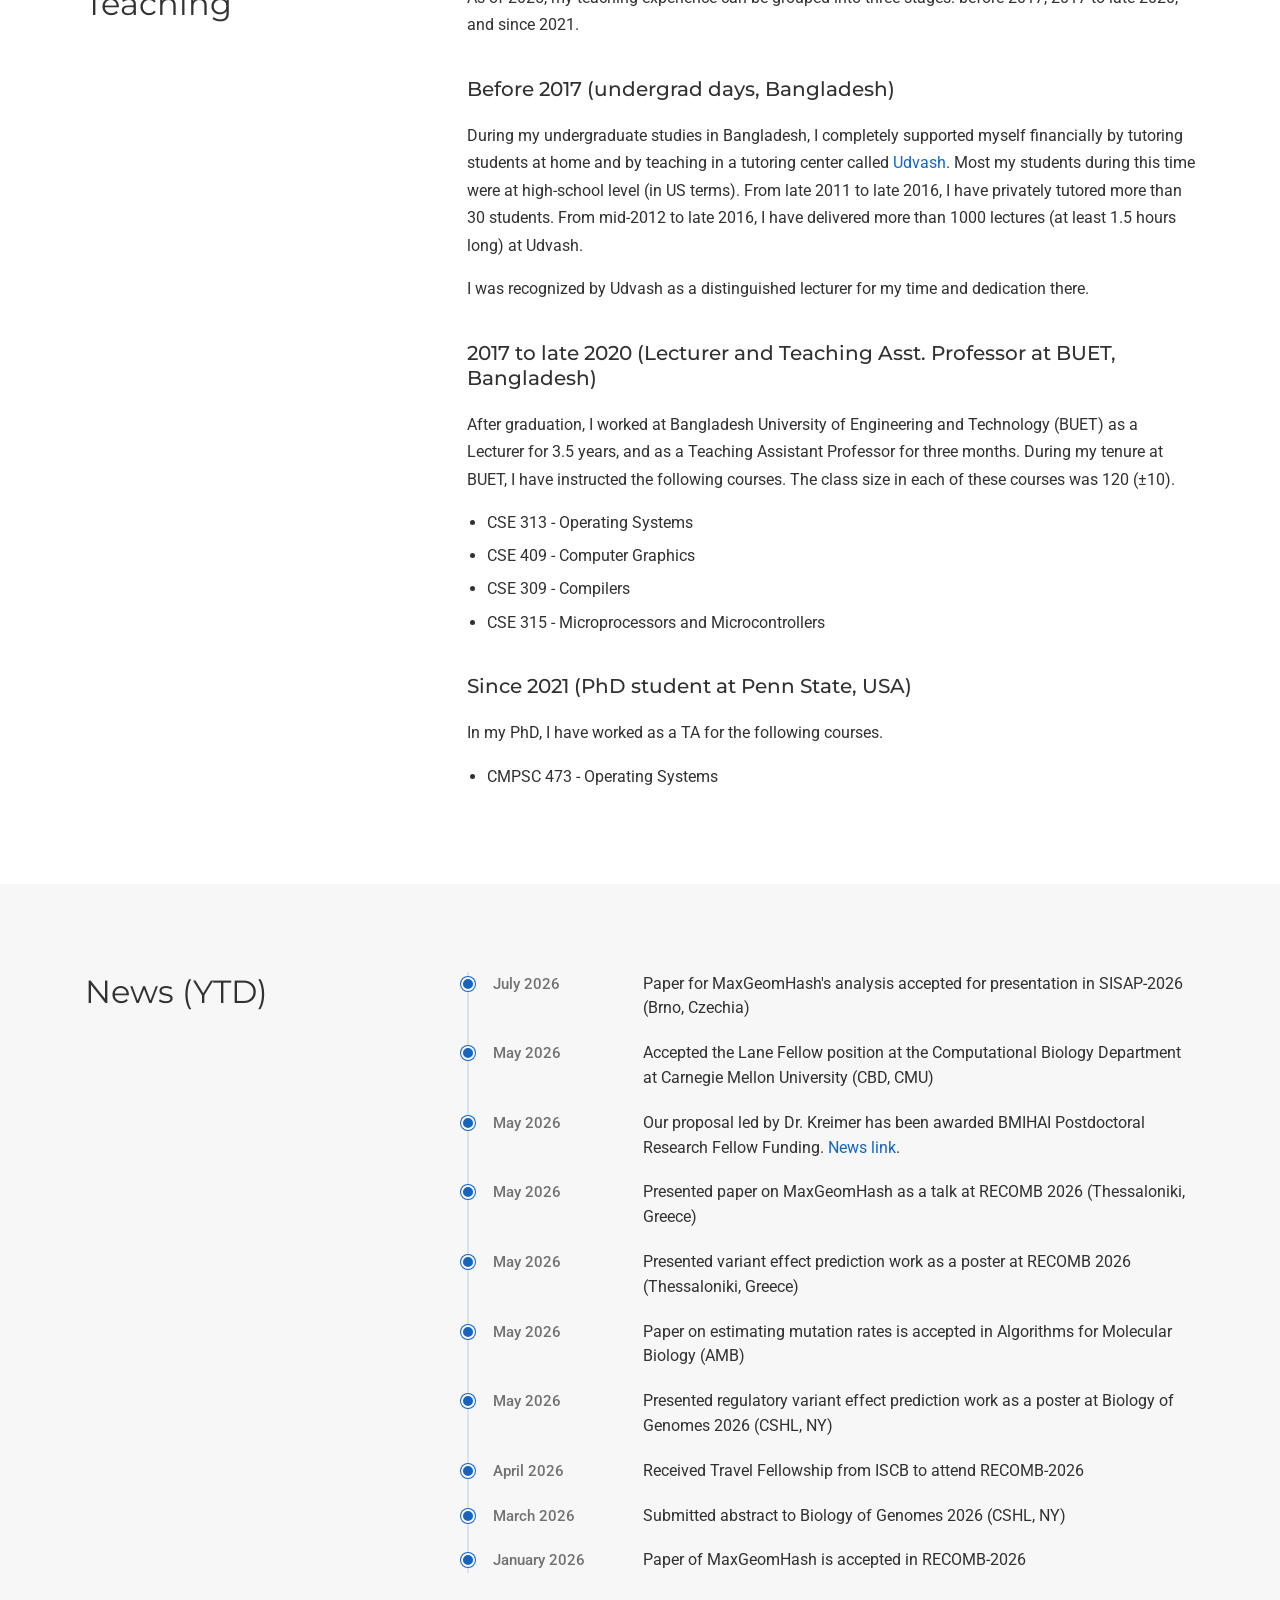
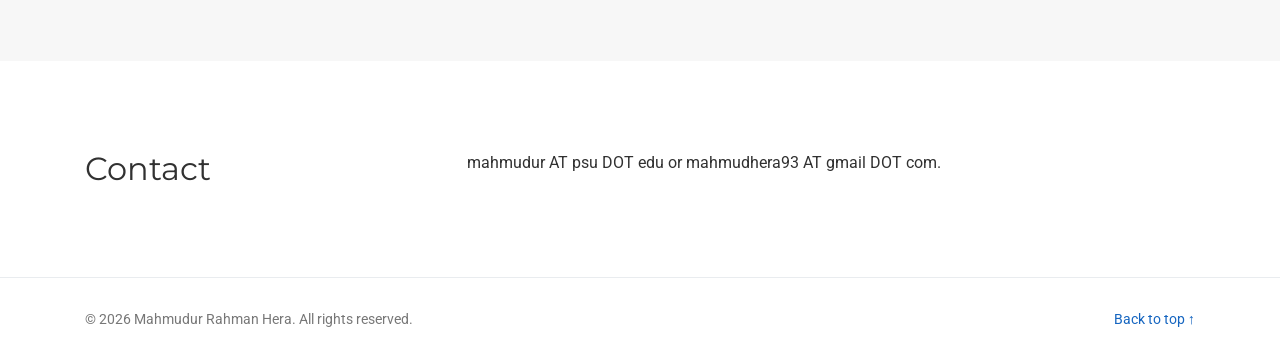
==== commit 5916bb93: "changed about" ====
--- a/index.html
+++ b/index.html
@@ -44,8 +44,8 @@
             <img class="avatar" src="assets/profile2.jpg" alt="Mahmudur Rahman Hera">
             <div class="portrait-title">
               <h1>Mahmudur Rahman Hera</h1>
-              <p>Postdoc at the Kreimer Lab</p>
-              <p>Rutgers, New Jersey</p>
+              <p>Lane Postdoctoral Fellow (Special Faculty)</p>
+              <p>Carnegie Mellon University, Pittsburgh</p>
             </div>
             <ul class="network-icon" aria-label="Profile links">
               <li style="display: block; clear: both;">
@@ -81,7 +81,7 @@
 
           <div class="about-copy article-style">
             <p>See my <a class="btn" href="https://drive.google.com/file/d/1_T9k_zRw1wNtvgOx3KxLu387AEP9o-rD/view?usp=sharing" target="_blank" rel="noopener noreferrer">CV</a> . </p>
-            <p>I am a postdoctoral researcher at the <a href="https://www.anatkreimer.com/" target="_blank" rel="noopener noreferrer">Kreimer Lab</a> in the <a href="https://cabm.rutgers.edu/" target="_blank" rel="noopener noreferrer">Center for Advanced Biotechnology &amp; Medicine (CABM)</a> at Rutgers, the State University, New Jersey. I am currently developing predictive models to better understand how genomic variants in disease-associated enhancers and promoters in the human genome affect transcriptional regulation.</p>
+            <p>I am a Lane Postdoctoral Fellow (Special Faculty) at the <a href="https://yunwilliamyu.net/content/" target="_blank" rel="noopener noreferrer">William Yu's Lab</a> in the <a href="https://www.cmu.edu/cbd/" target="_blank" rel="noopener noreferrer">Ray and Stephanie Lane Computational Biology Department</a> at Carnegie Mellon University, Pittsburgh. I work on solving biological questions using computational techniques.</p>
             <p>In spirit, I am a computational biologist with a core background in computer science. I like to apply theory and algorithms to solve challenges in biological data analysis and package my work into fast, efficient bioinformatics software.</p>
             
             <div class="education-section">
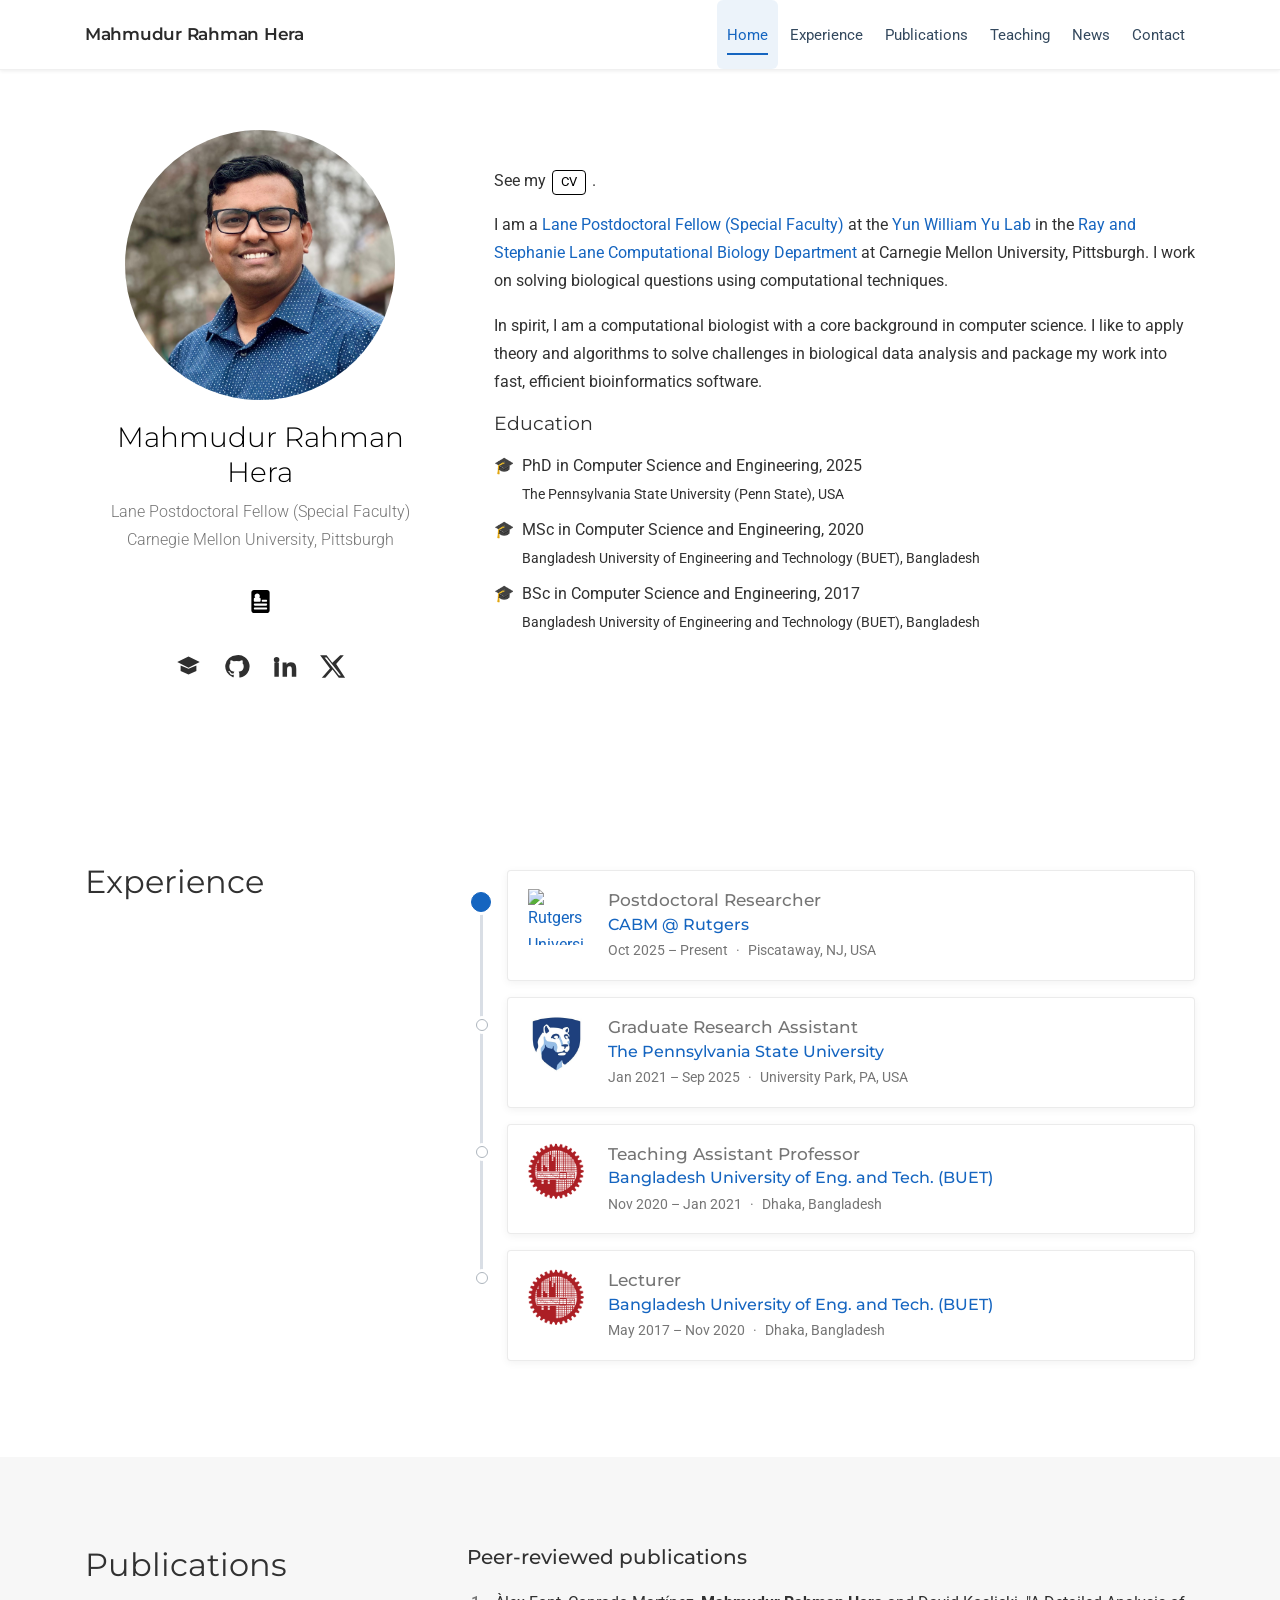
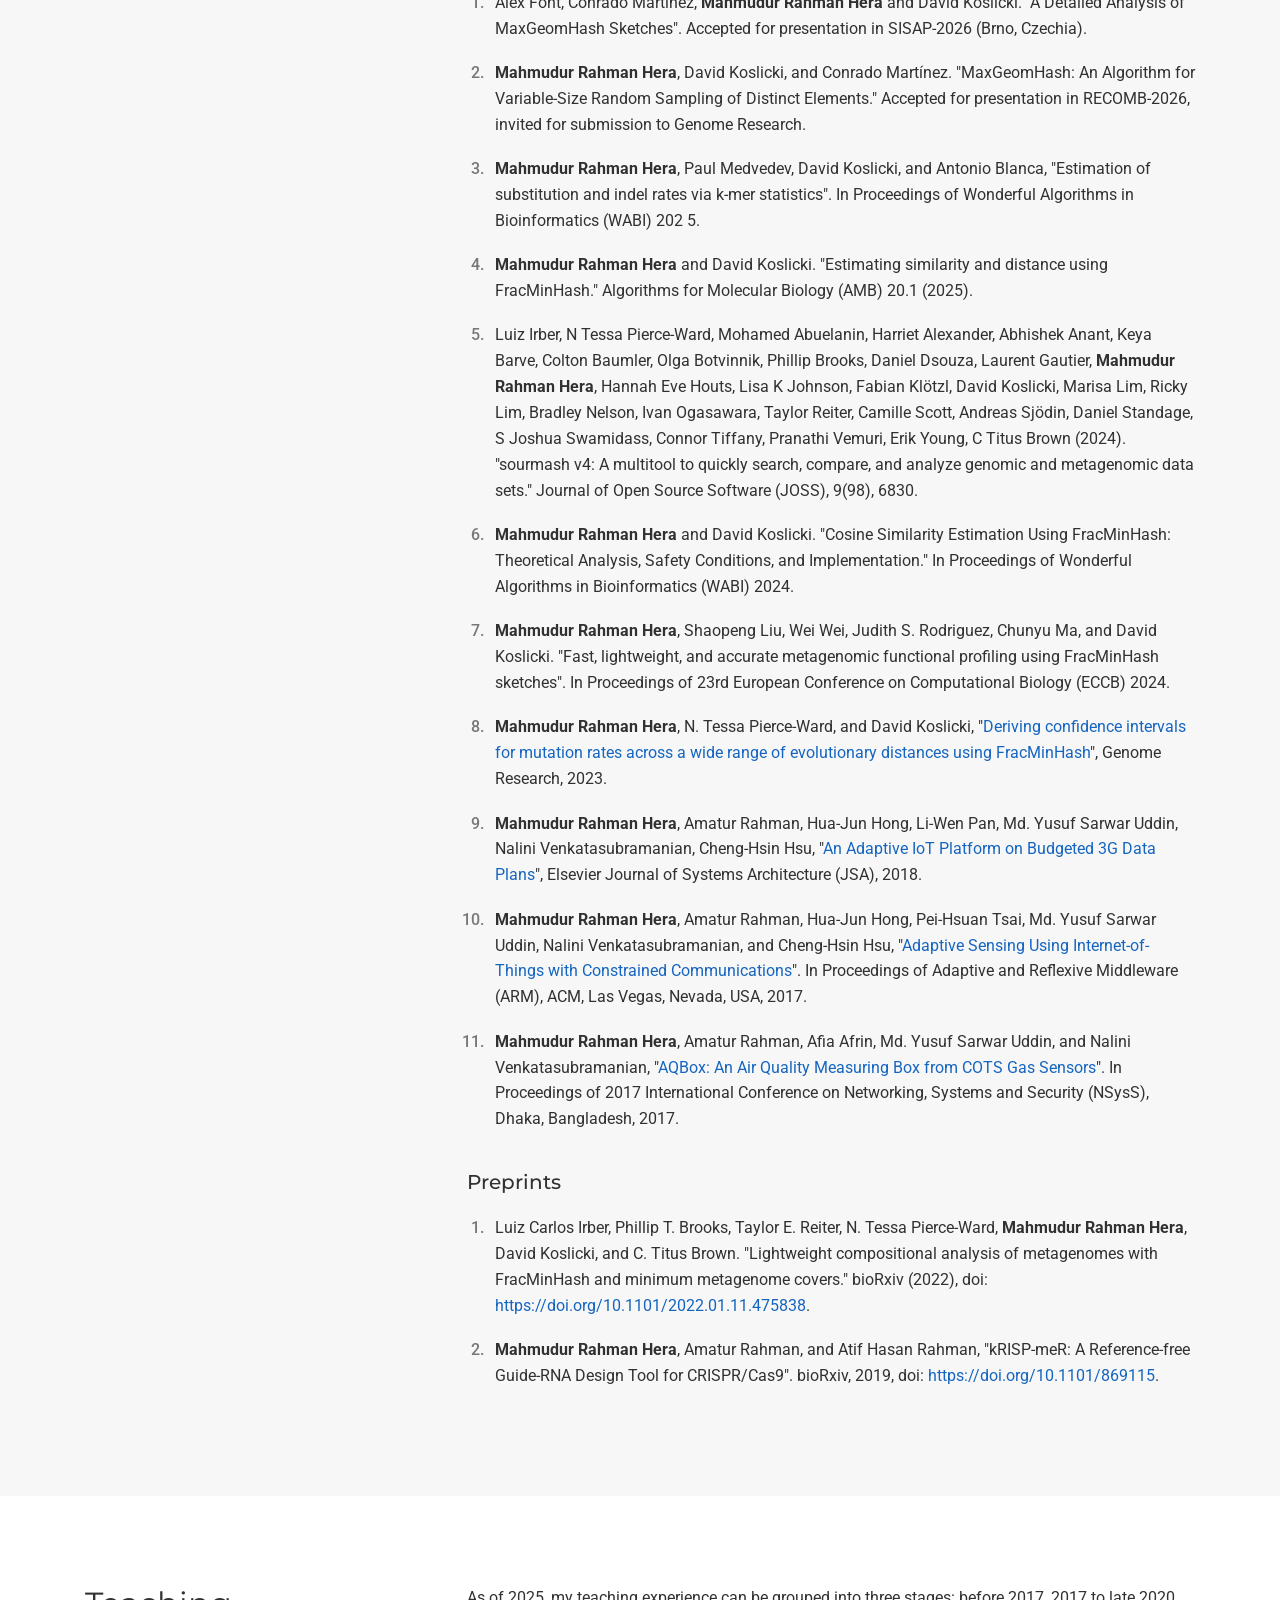
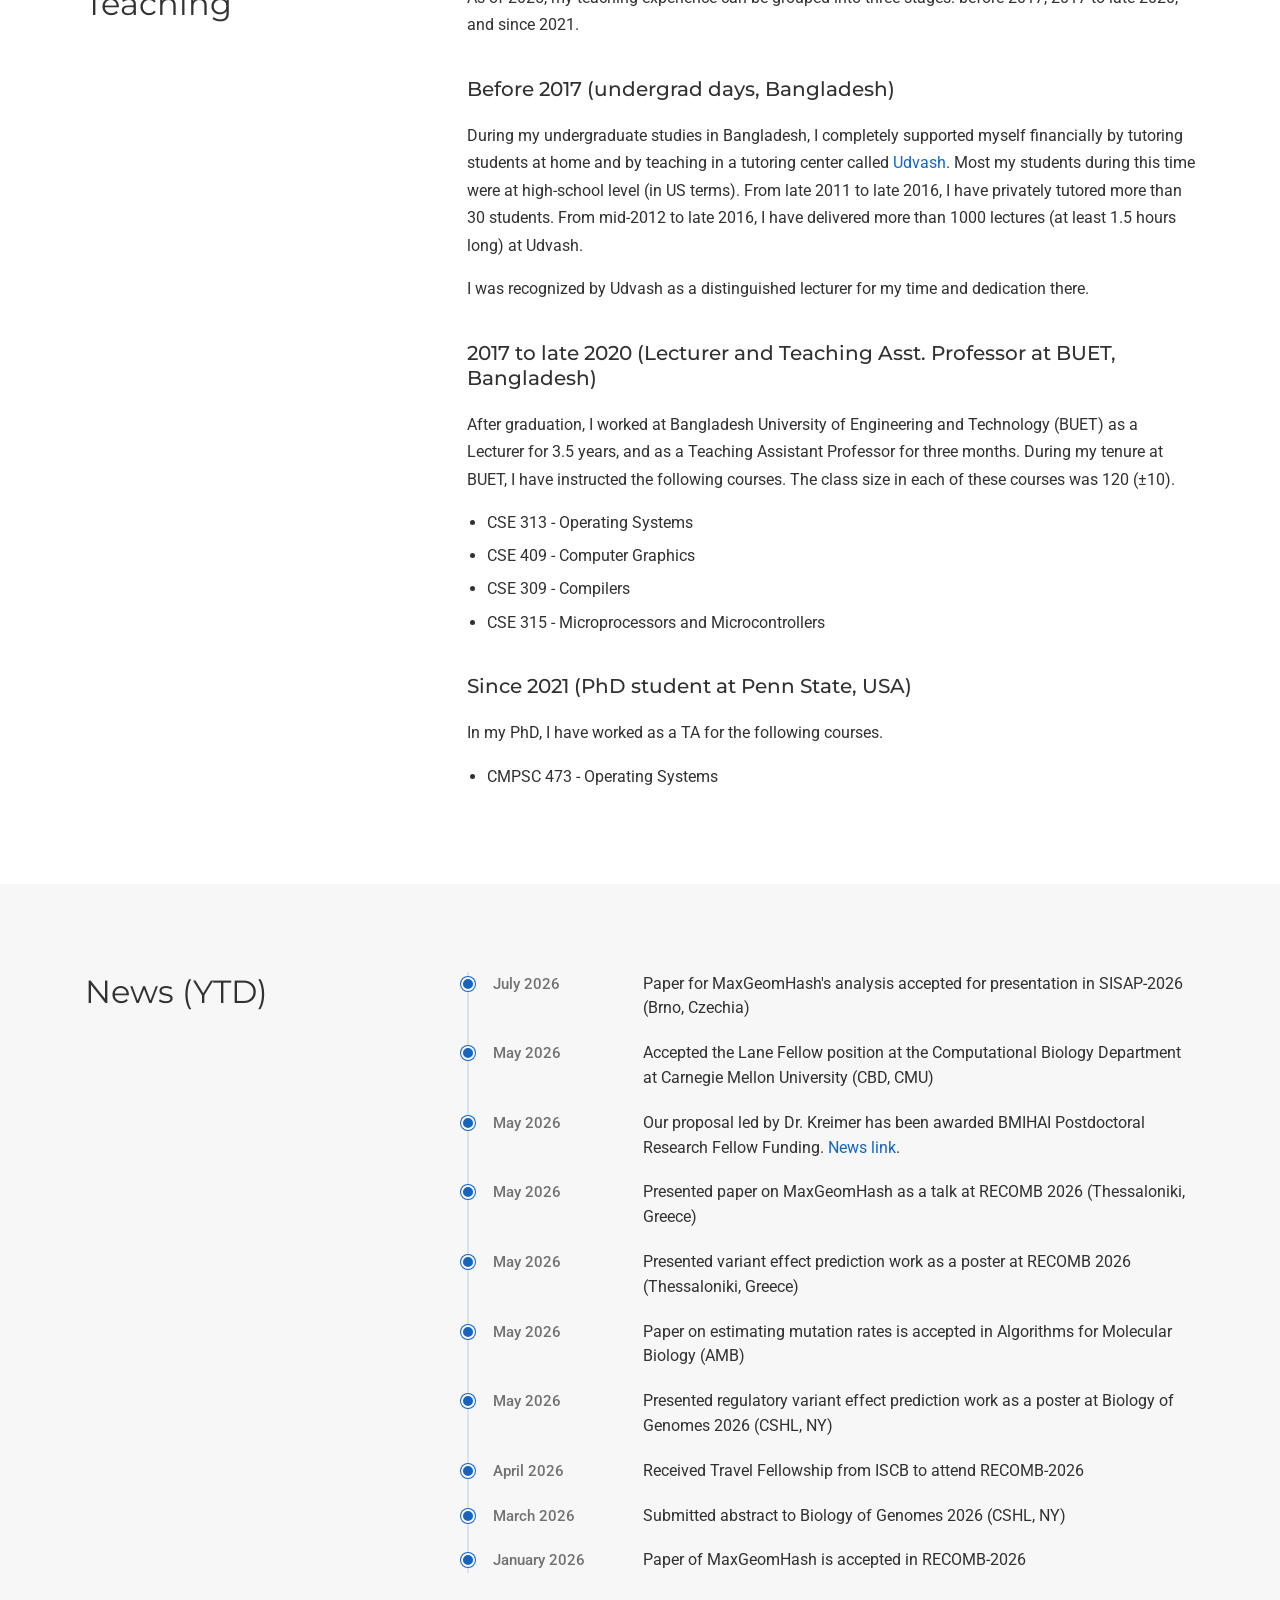
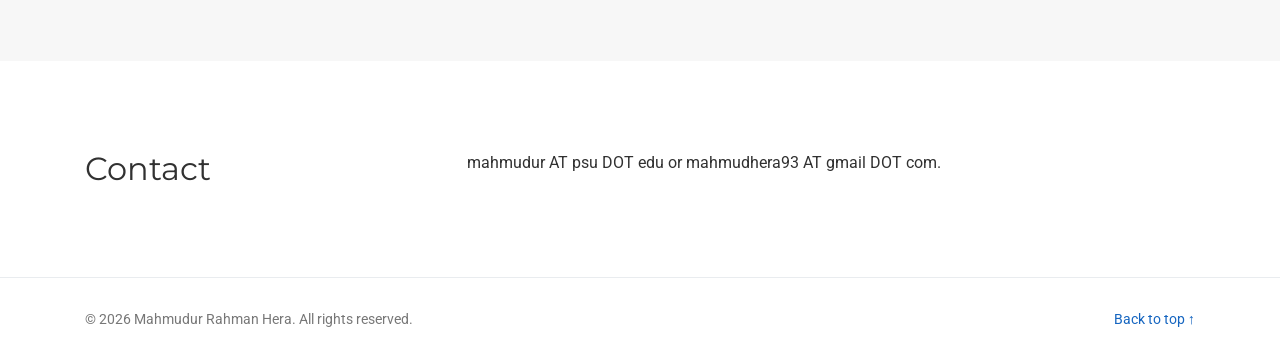
==== commit 3ded1a44: "add lf link" ====
--- a/index.html
+++ b/index.html
@@ -81,7 +81,7 @@
 
           <div class="about-copy article-style">
             <p>See my <a class="btn" href="https://drive.google.com/file/d/1_T9k_zRw1wNtvgOx3KxLu387AEP9o-rD/view?usp=sharing" target="_blank" rel="noopener noreferrer">CV</a> . </p>
-            <p>I am a Lane Postdoctoral Fellow (Special Faculty) at the <a href="https://yunwilliamyu.net/content/" target="_blank" rel="noopener noreferrer">William Yu's Lab</a> in the <a href="https://www.cmu.edu/cbd/" target="_blank" rel="noopener noreferrer">Ray and Stephanie Lane Computational Biology Department</a> at Carnegie Mellon University, Pittsburgh. I work on solving biological questions using computational techniques.</p>
+            <p>I am a <a href="https://www.cmu.edu/cbd/people/current-lane-fellows.html" target="_blank" rel="noopener noreferrer">Lane Postdoctoral Fellow (Special Faculty)</a> at the <a href="https://yunwilliamyu.net/content/" target="_blank" rel="noopener noreferrer">Yun William Yu Lab</a> in the <a href="https://www.cmu.edu/cbd/" target="_blank" rel="noopener noreferrer">Ray and Stephanie Lane Computational Biology Department</a> at Carnegie Mellon University, Pittsburgh. I work on solving biological questions using computational techniques.</p>
             <p>In spirit, I am a computational biologist with a core background in computer science. I like to apply theory and algorithms to solve challenges in biological data analysis and package my work into fast, efficient bioinformatics software.</p>
             
             <div class="education-section">
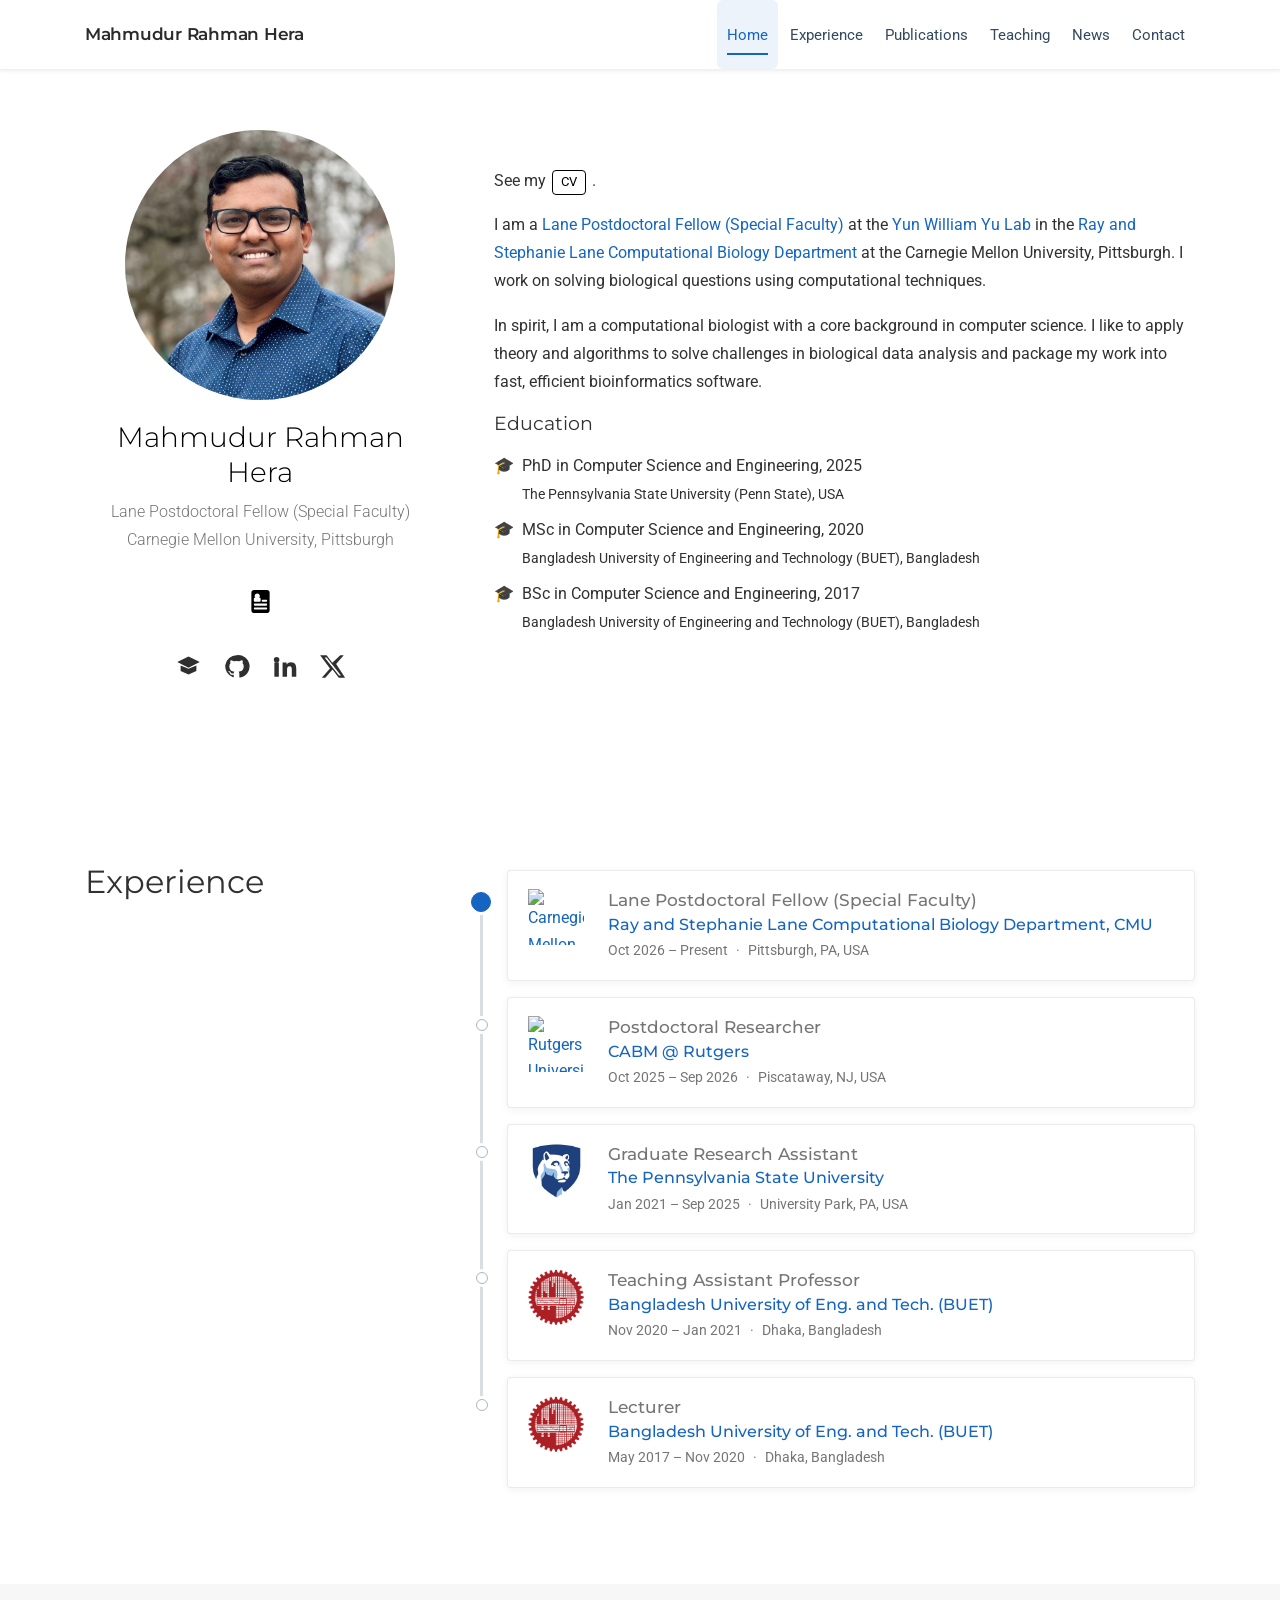
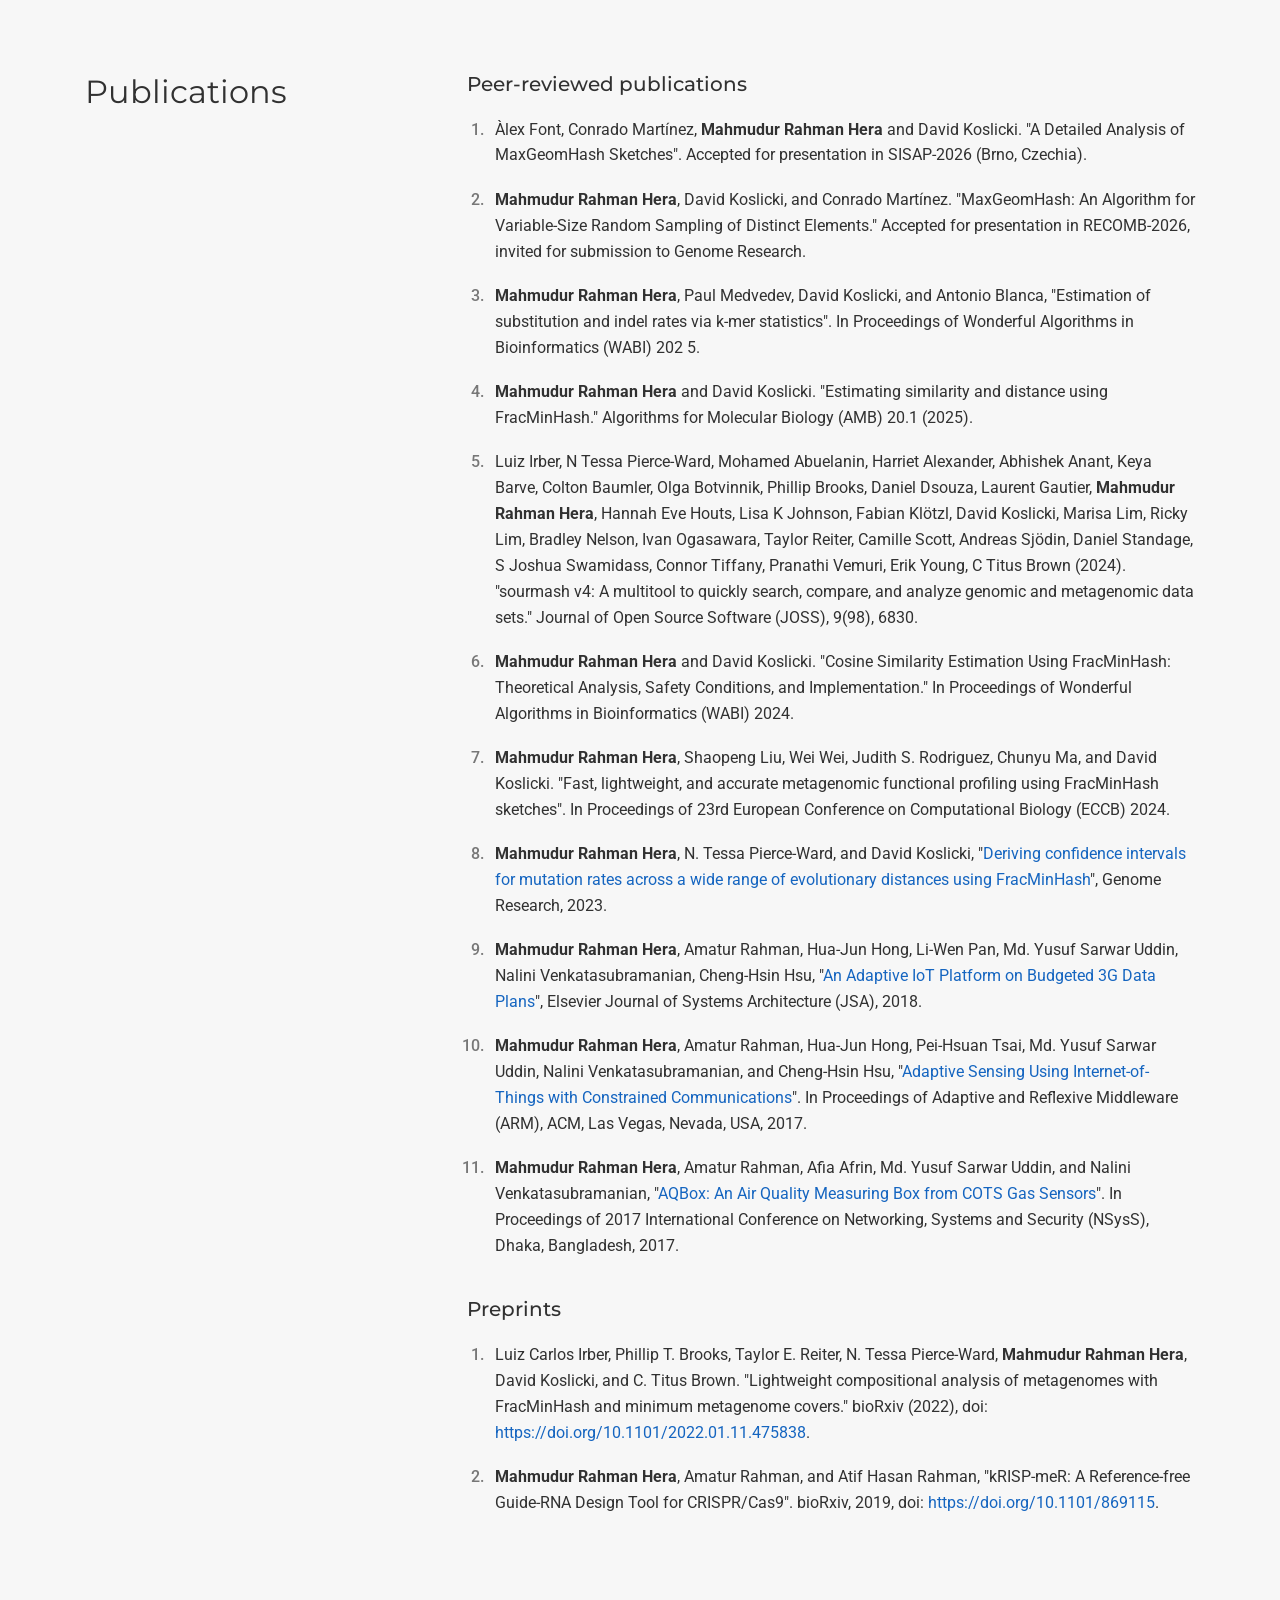
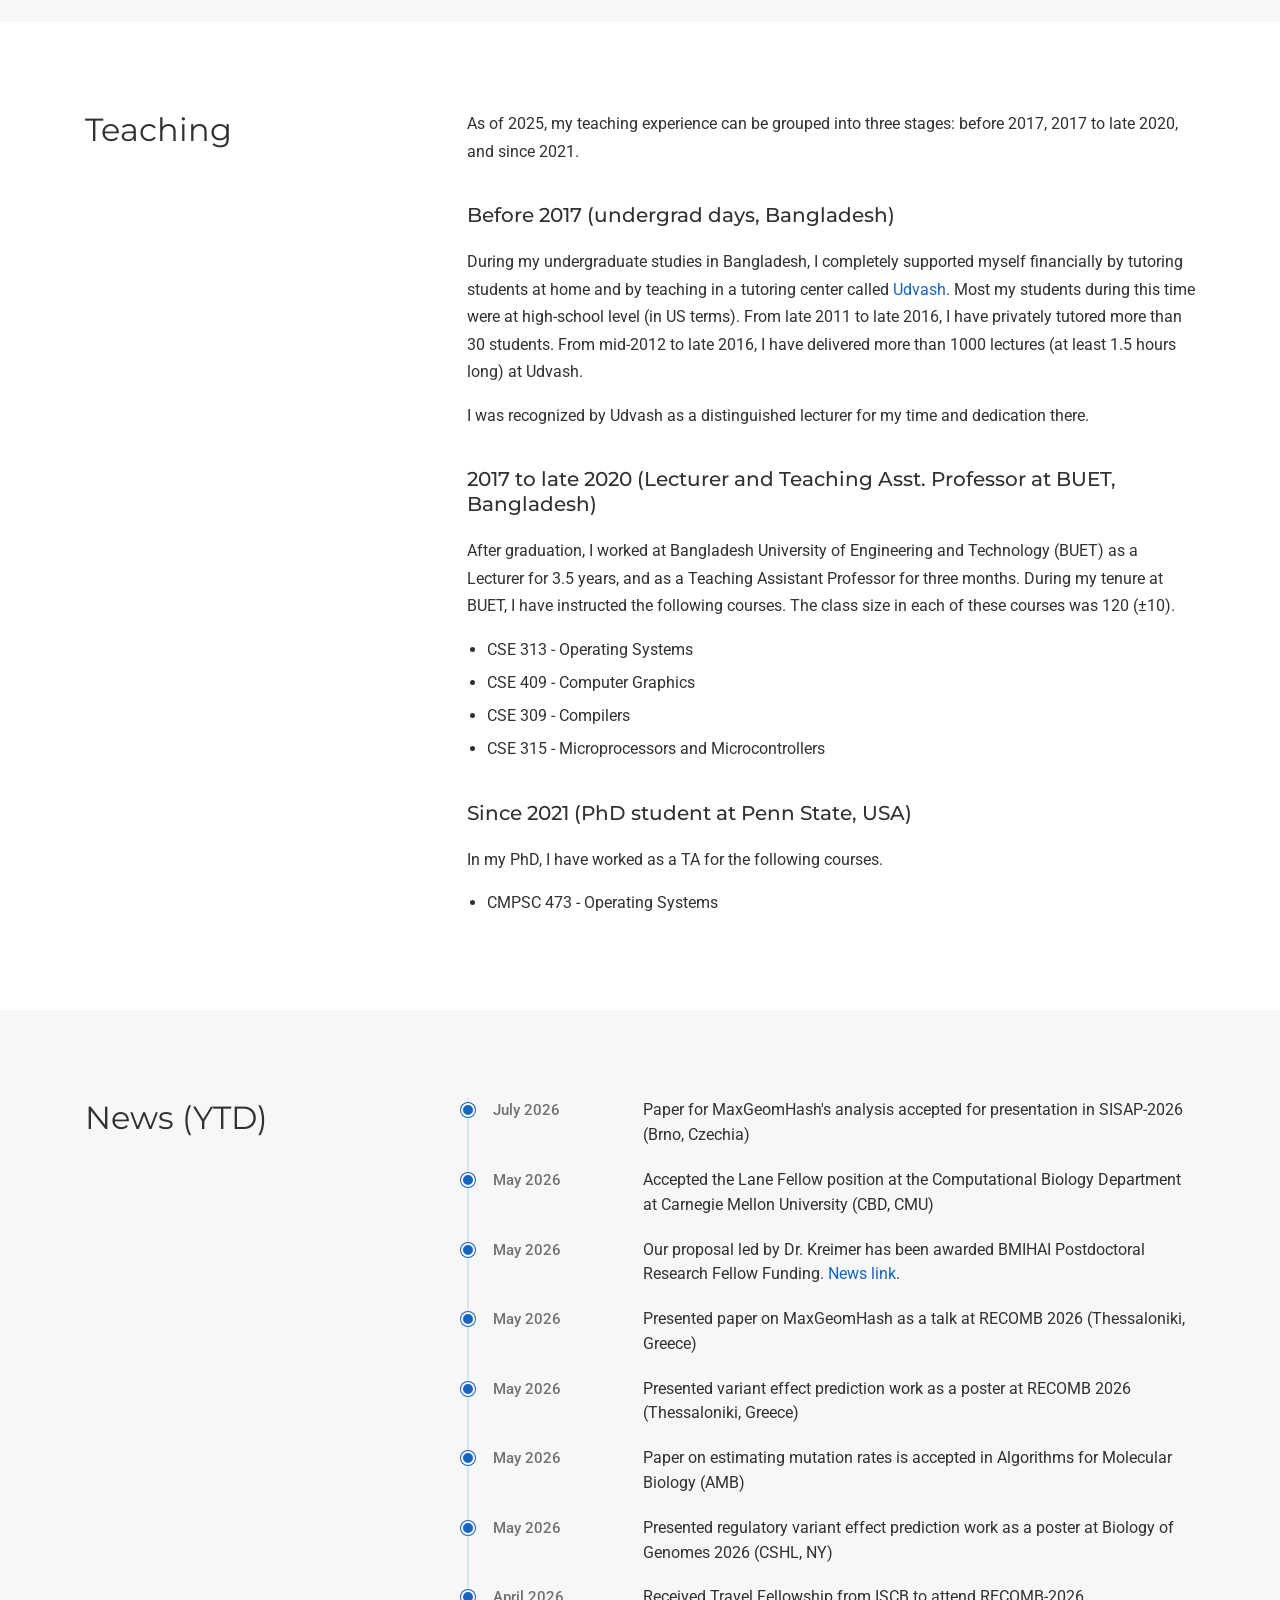
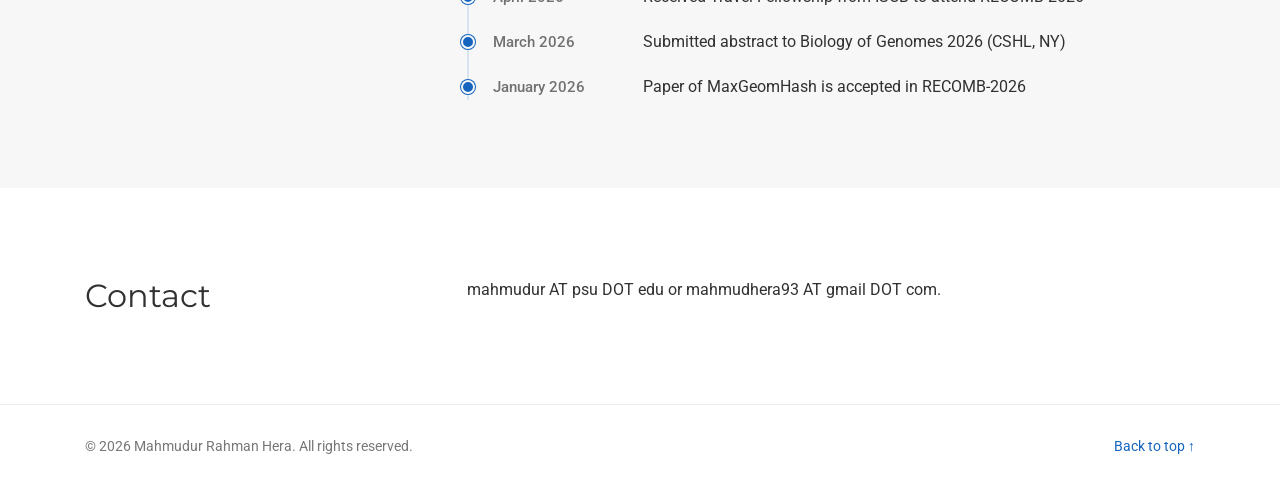
==== commit 63b6d659: "add lane fellow in experiences" ====
--- a/index.html
+++ b/index.html
@@ -81,7 +81,7 @@
 
           <div class="about-copy article-style">
             <p>See my <a class="btn" href="https://drive.google.com/file/d/1_T9k_zRw1wNtvgOx3KxLu387AEP9o-rD/view?usp=sharing" target="_blank" rel="noopener noreferrer">CV</a> . </p>
-            <p>I am a <a href="https://www.cmu.edu/cbd/people/current-lane-fellows.html" target="_blank" rel="noopener noreferrer">Lane Postdoctoral Fellow (Special Faculty)</a> at the <a href="https://yunwilliamyu.net/content/" target="_blank" rel="noopener noreferrer">Yun William Yu Lab</a> in the <a href="https://www.cmu.edu/cbd/" target="_blank" rel="noopener noreferrer">Ray and Stephanie Lane Computational Biology Department</a> at Carnegie Mellon University, Pittsburgh. I work on solving biological questions using computational techniques.</p>
+            <p>I am a <a href="https://www.cmu.edu/cbd/people/current-lane-fellows.html" target="_blank" rel="noopener noreferrer">Lane Postdoctoral Fellow (Special Faculty)</a> at the <a href="https://yunwilliamyu.net/content/" target="_blank" rel="noopener noreferrer">Yun William Yu Lab</a> in the <a href="https://www.cmu.edu/cbd/" target="_blank" rel="noopener noreferrer">Ray and Stephanie Lane Computational Biology Department</a> at the Carnegie Mellon University, Pittsburgh. I work on solving biological questions using computational techniques.</p>
             <p>In spirit, I am a computational biologist with a core background in computer science. I like to apply theory and algorithms to solve challenges in biological data analysis and package my work into fast, efficient bioinformatics software.</p>
             
             <div class="education-section">
@@ -127,13 +127,27 @@
           <article class="experience-entry current">
             <div class="experience-track" aria-hidden="true"><span class="experience-dot"></span></div>
             <div class="experience-card">
+              <a class="experience-logo-link" href="https://www.cmu.edu/cbd/" target="_blank" rel="noopener noreferrer" aria-label="Ray and Stephanie Lane Computational Biology Department at Carnegie Mellon University">
+                <img class="experience-logo" src="https://www.cmu.edu/favicon.ico" alt="Carnegie Mellon University logo" loading="lazy">
+              </a>
+              <div class="experience-details">
+                <h3>Lane Postdoctoral Fellow (Special Faculty)</h3>
+                <p class="experience-company"><a href="https://www.cmu.edu/cbd/" target="_blank" rel="noopener noreferrer">Ray and Stephanie Lane Computational Biology Department, CMU</a></p>
+                <p class="experience-meta"><time datetime="2026-10">Oct 2026</time> – Present<span class="middot-divider" aria-hidden="true"></span><span>Pittsburgh, PA, USA</span></p>
+              </div>
+            </div>
+          </article>
+
+          <article class="experience-entry">
+            <div class="experience-track" aria-hidden="true"><span class="experience-dot"></span></div>
+            <div class="experience-card">
               <a class="experience-logo-link" href="https://cabm.rutgers.edu/" target="_blank" rel="noopener noreferrer" aria-label="Center for Advanced Biotechnology and Medicine at Rutgers">
                 <img class="experience-logo" src="https://upload.wikimedia.org/wikipedia/commons/b/b6/Rutgers_Scarlet_Knights_logo.svg" alt="Rutgers University logo" loading="lazy">
               </a>
               <div class="experience-details">
                 <h3>Postdoctoral Researcher</h3>
                 <p class="experience-company"><a href="https://cabm.rutgers.edu/" target="_blank" rel="noopener noreferrer">CABM @ Rutgers</a></p>
-                <p class="experience-meta"><time datetime="2025-10">Oct 2025 – Present</time><span class="middot-divider" aria-hidden="true"></span><span>Piscataway, NJ, USA</span></p>
+                <p class="experience-meta"><time datetime="2025-10">Oct 2025</time> – <time datetime="2026-09">Sep 2026</time><span class="middot-divider" aria-hidden="true"></span><span>Piscataway, NJ, USA</span></p>
               </div>
             </div>
           </article>
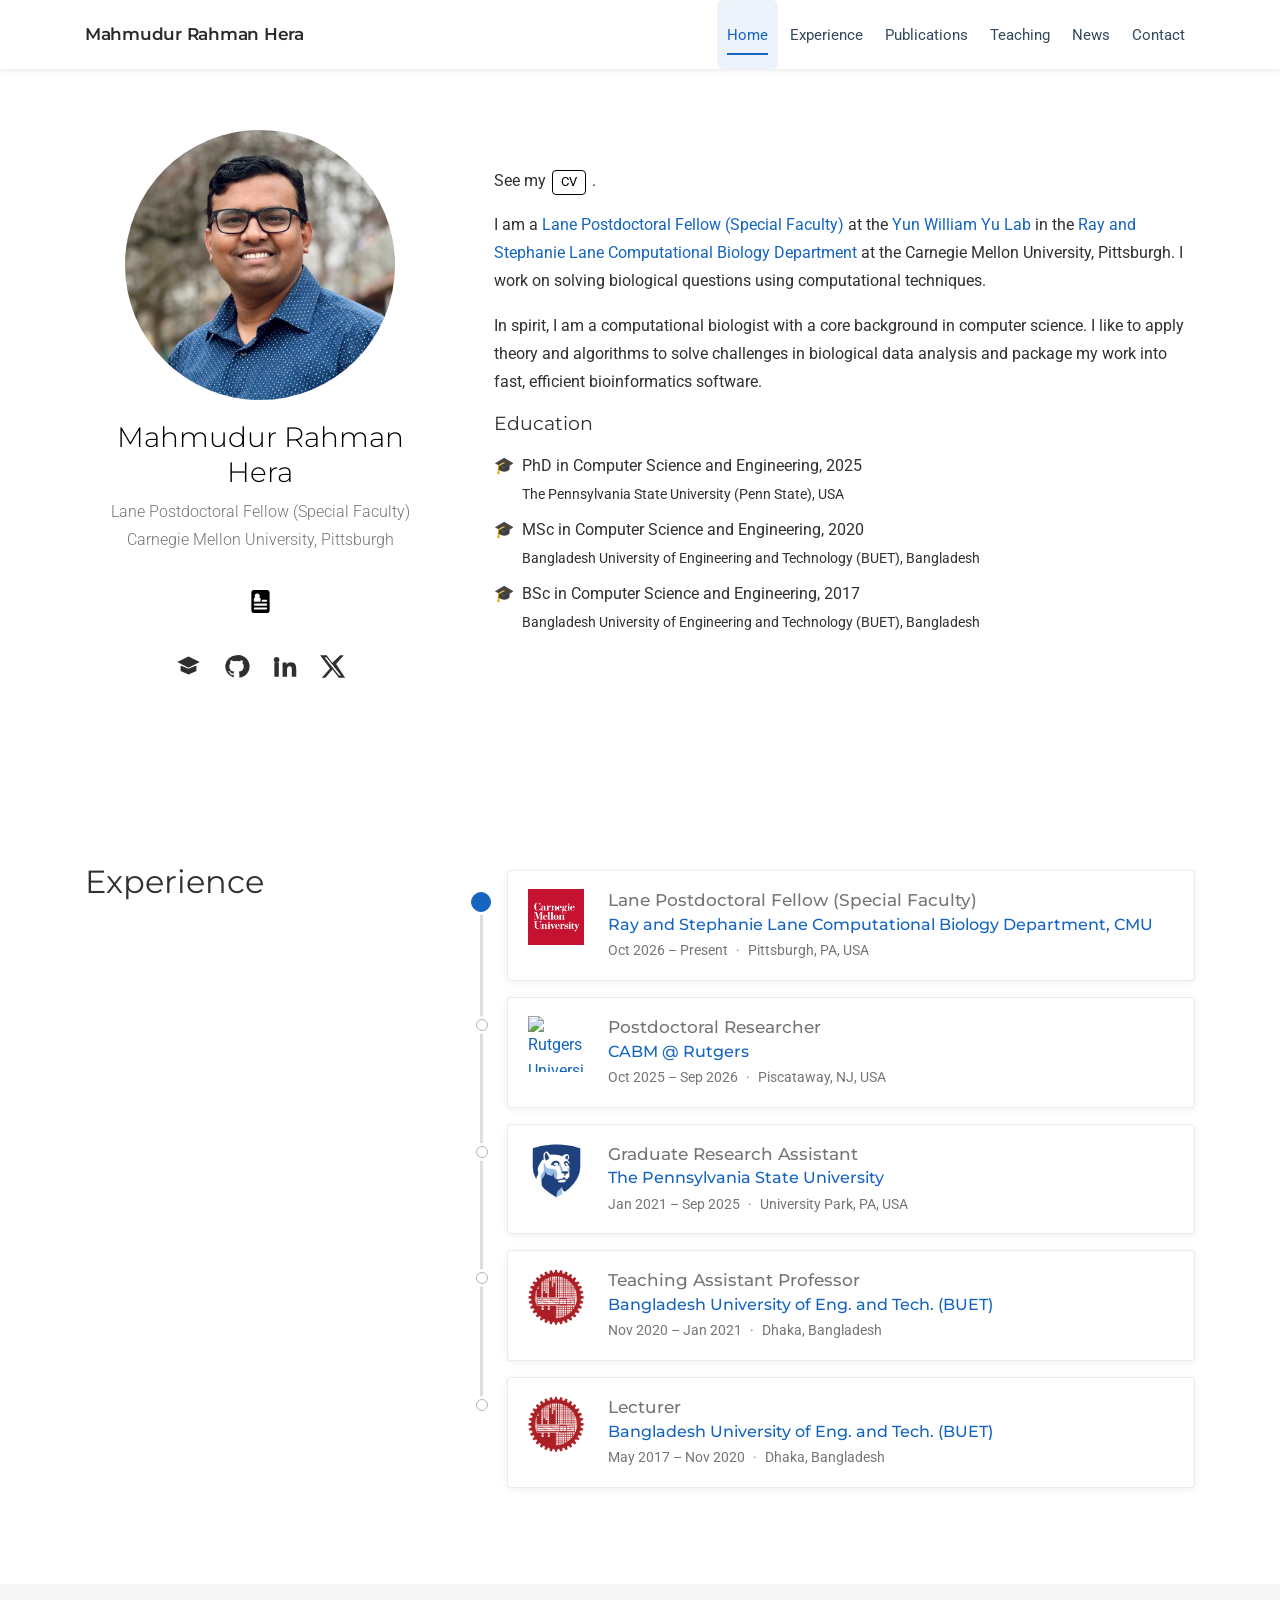
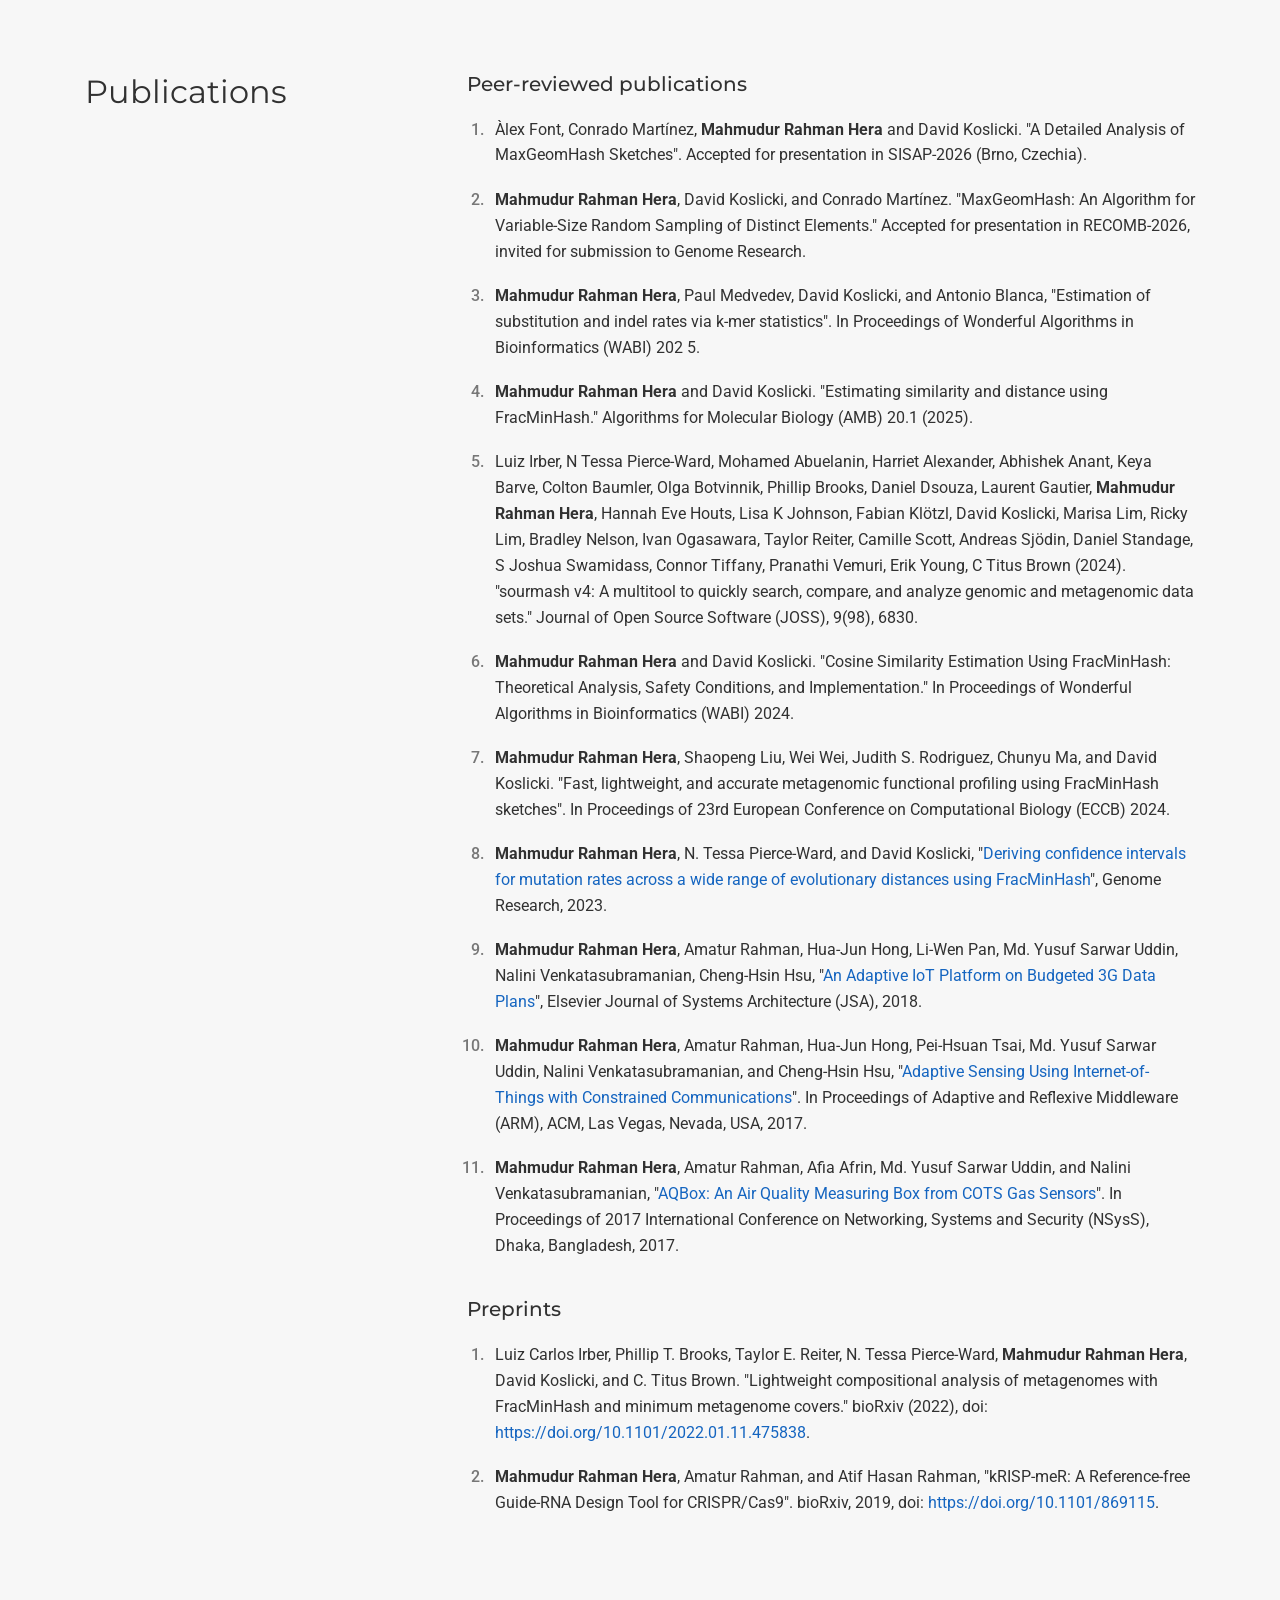
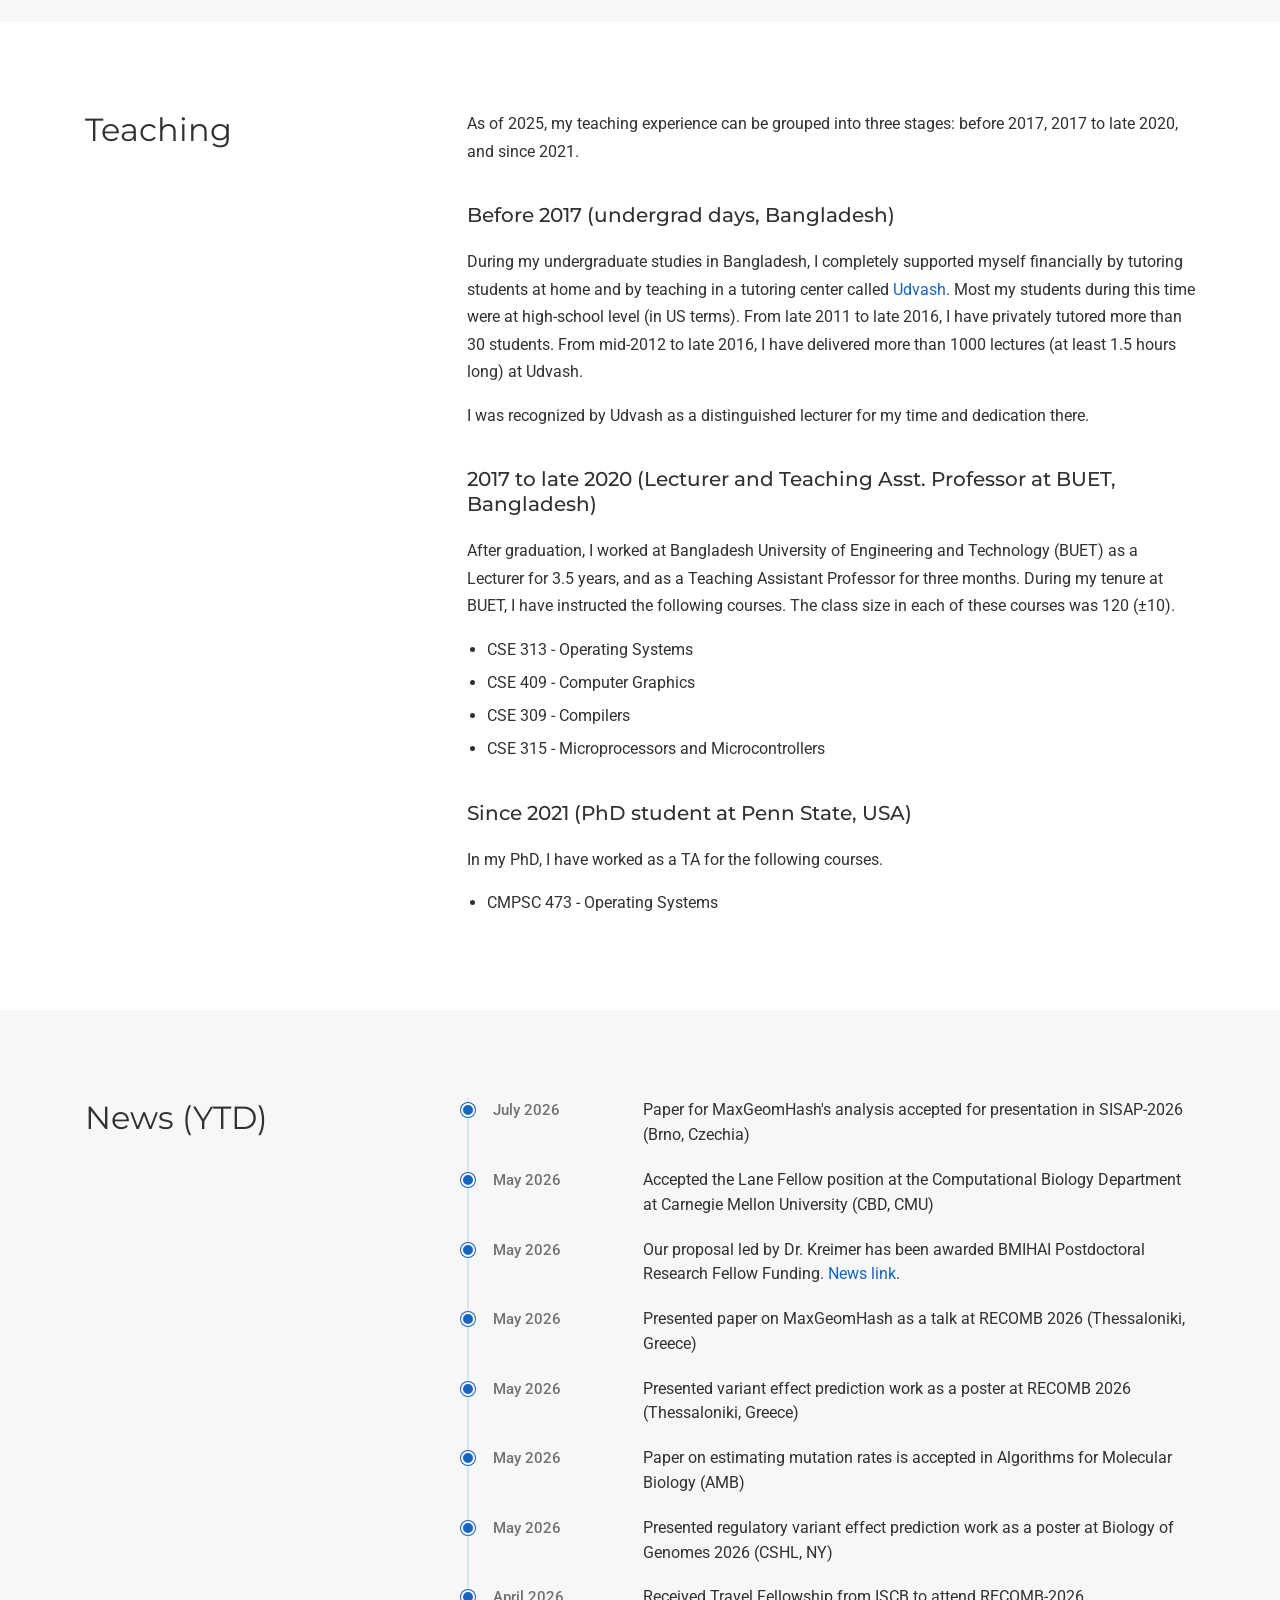
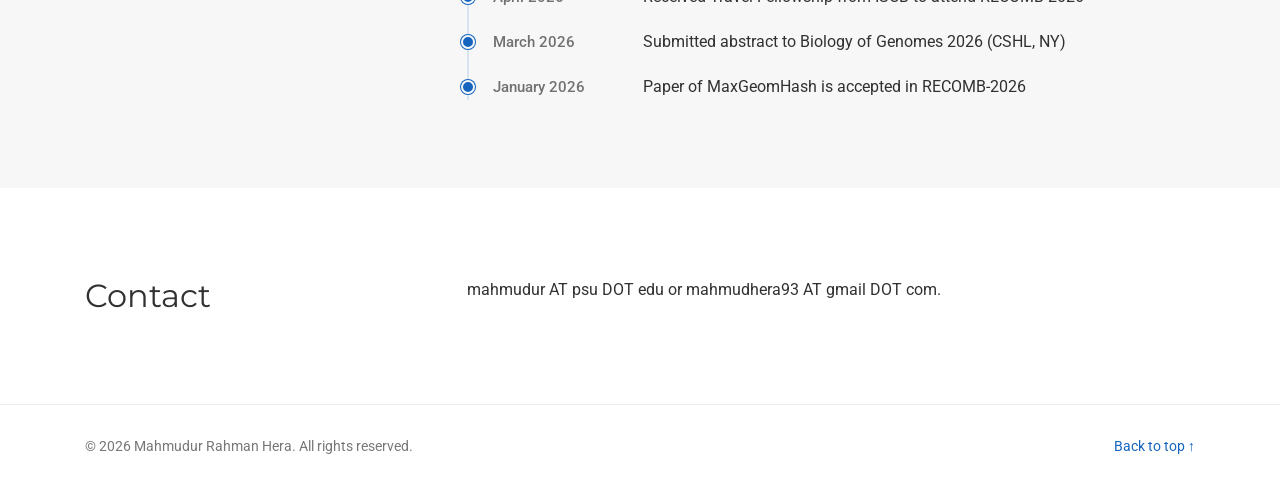
==== commit e2b5090f: "use cmu official logo" ====
--- a/index.html
+++ b/index.html
@@ -128,7 +128,7 @@
             <div class="experience-track" aria-hidden="true"><span class="experience-dot"></span></div>
             <div class="experience-card">
               <a class="experience-logo-link" href="https://www.cmu.edu/cbd/" target="_blank" rel="noopener noreferrer" aria-label="Ray and Stephanie Lane Computational Biology Department at Carnegie Mellon University">
-                <img class="experience-logo" src="https://www.cmu.edu/favicon.ico" alt="Carnegie Mellon University logo" loading="lazy">
+                <img class="experience-logo" src="assets/cmu.png" alt="Carnegie Mellon University logo" loading="lazy">
               </a>
               <div class="experience-details">
                 <h3>Lane Postdoctoral Fellow (Special Faculty)</h3>
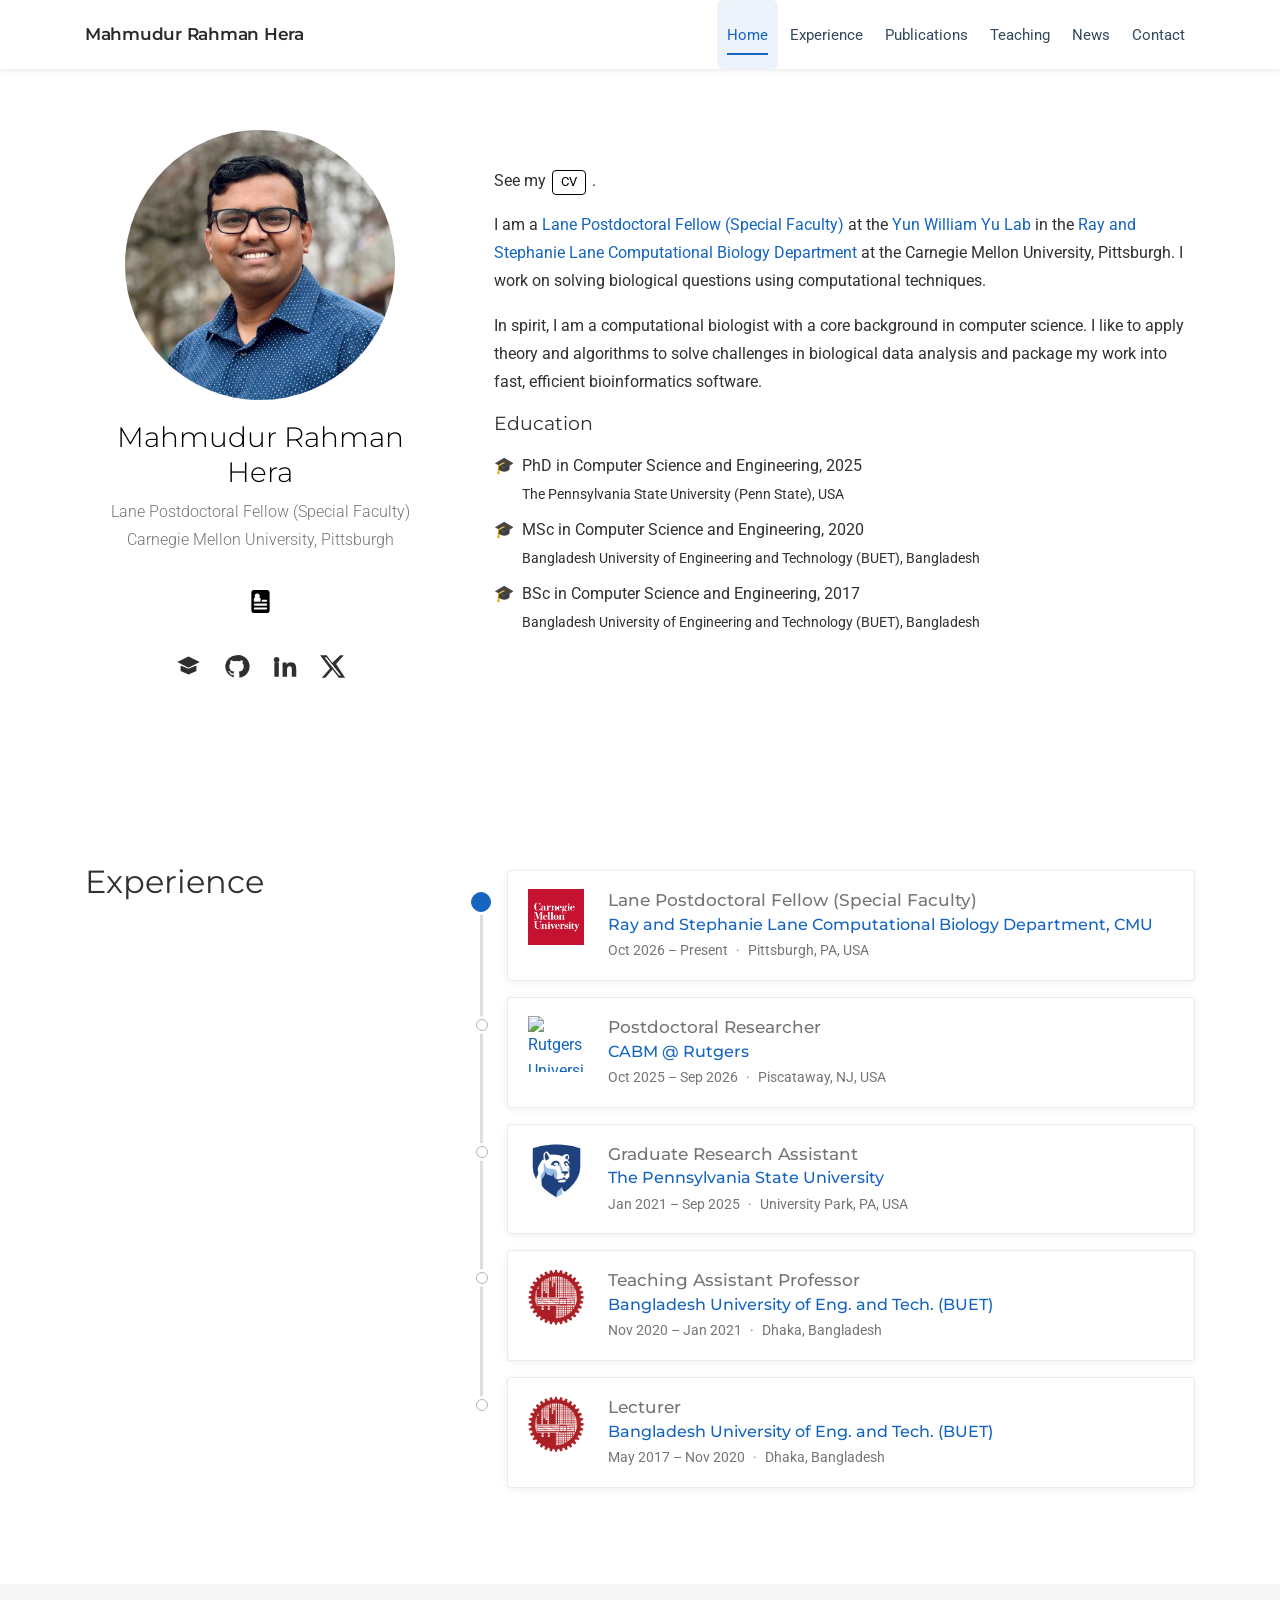
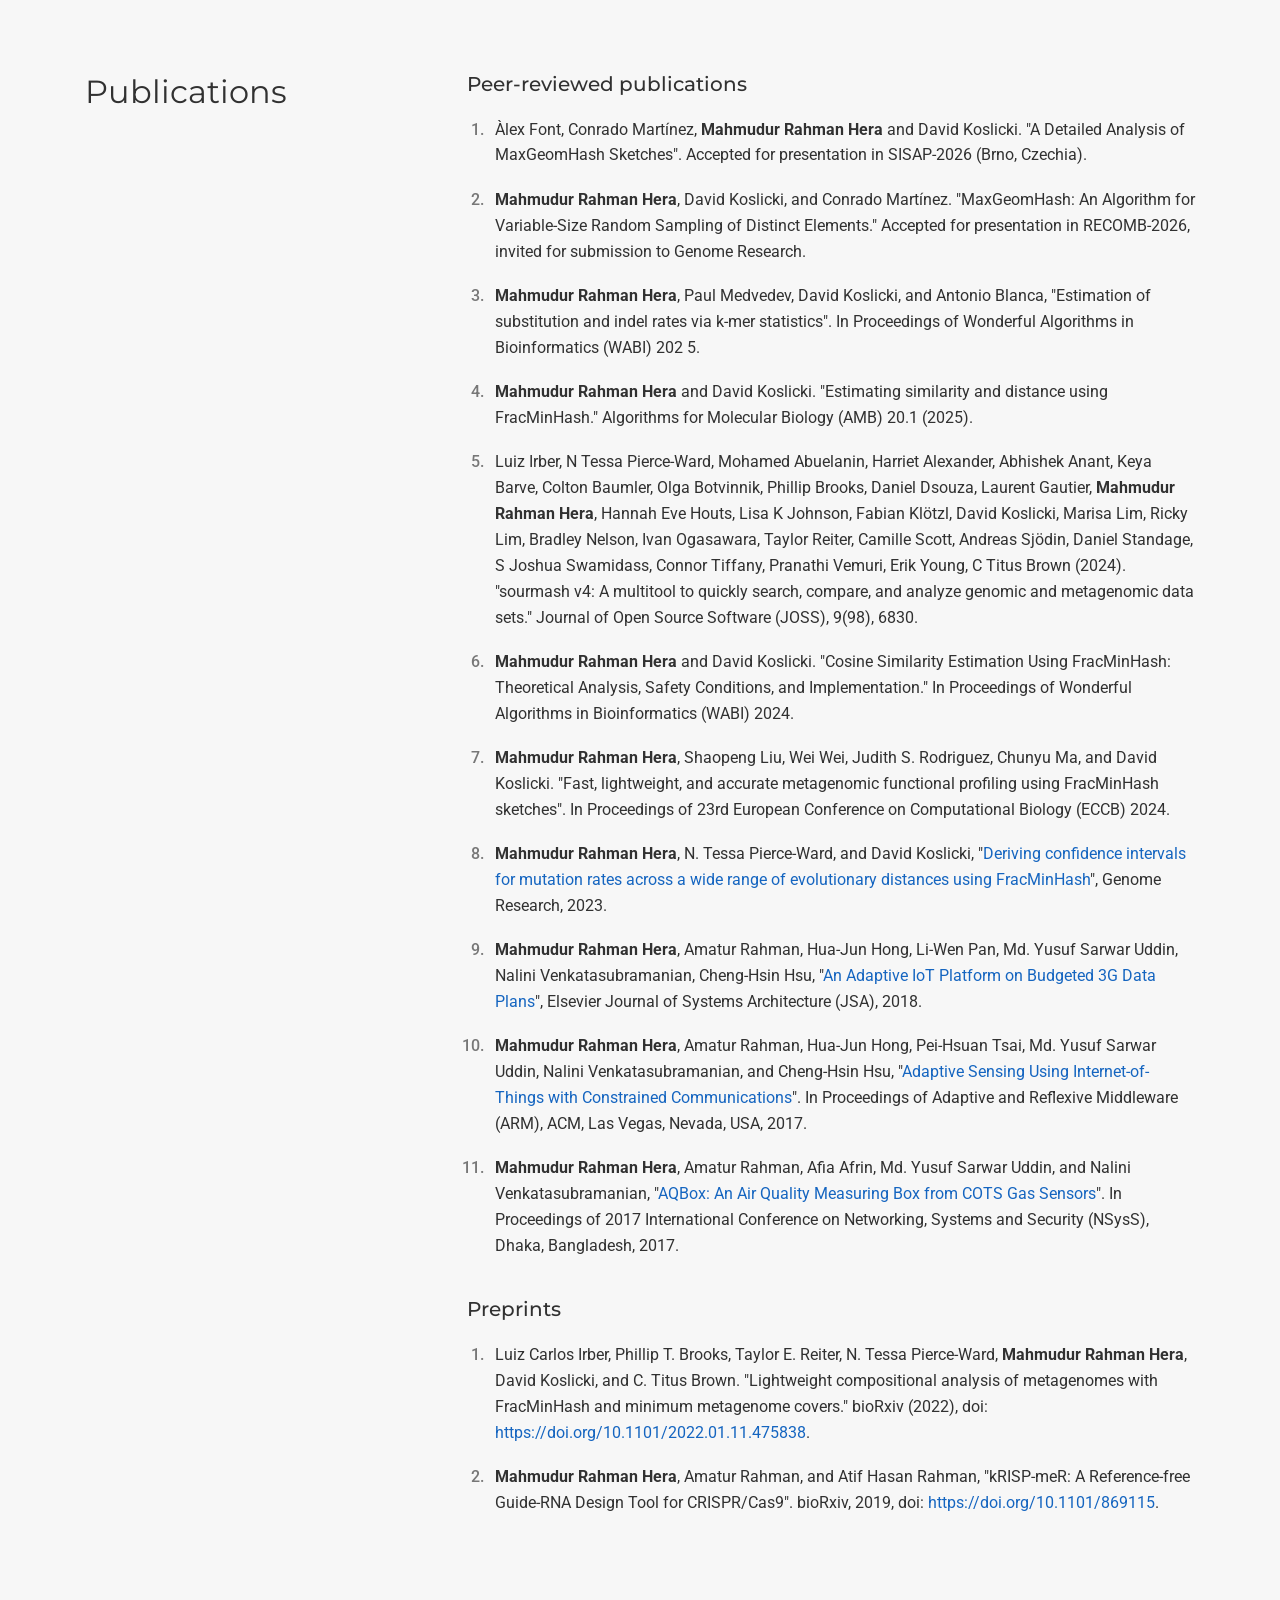
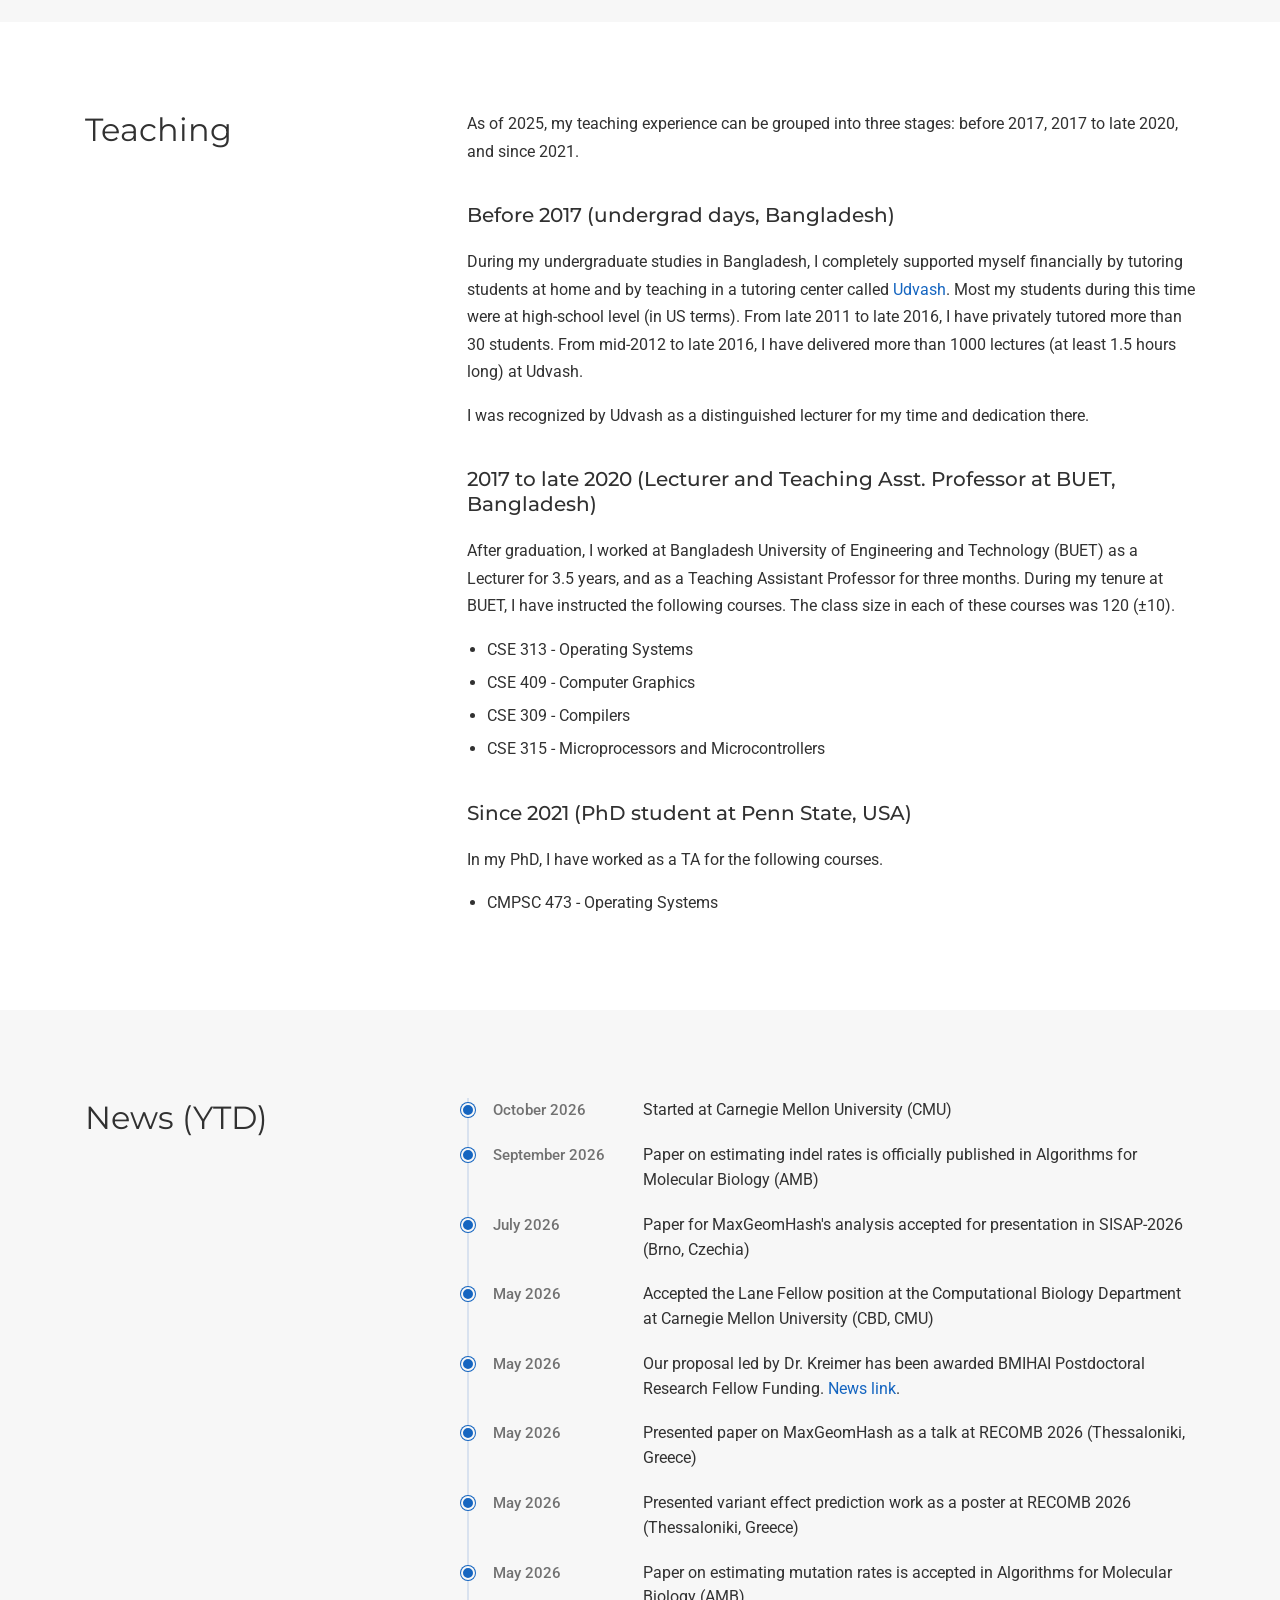
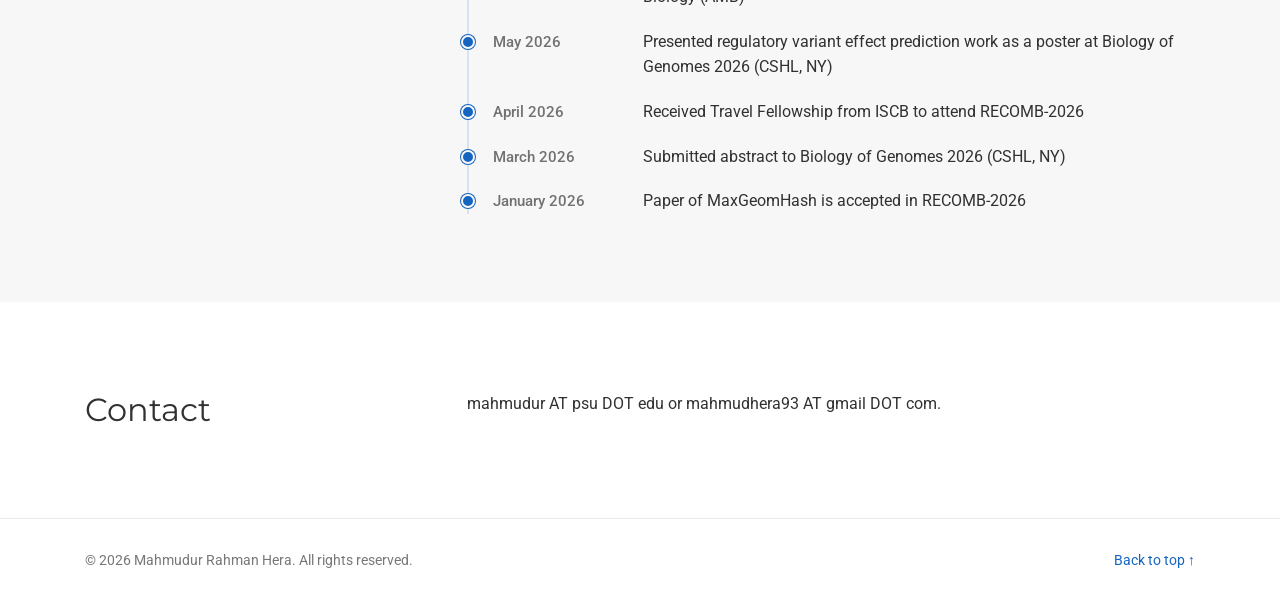
==== commit 6389e94f: "added news items" ====
--- a/index.html
+++ b/index.html
@@ -265,6 +265,8 @@
         <header class="section-heading"><h2>News (YTD)</h2></header>
         <div class="section-content">
           <ol class="timeline">
+            <li><time>October 2026</time><span>Started at Carnegie Mellon University (CMU)</span></li>
+            <li><time>September 2026</time><span>Paper on estimating indel rates is officially published in Algorithms for Molecular Biology (AMB)</span></li>
             <li><time>July 2026</time><span>Paper for MaxGeomHash's analysis accepted for presentation in SISAP-2026 (Brno, Czechia)</span></li>
             <li><time>May 2026</time><span>Accepted the Lane Fellow position at the Computational Biology Department at Carnegie Mellon University (CBD, CMU)</span></li>
             <li><time>May 2026</time><span>Our proposal led by Dr. Kreimer has been awarded BMIHAI Postdoctoral Research Fellow Funding. <a href="https://ifh.rutgers.edu/research-teams-awarded-funding-to-support-postdoctoral-health-ai-research-pair-fellows-by-bmihai/" target="_blank" rel="noopener noreferrer">News link</a>.</span></li>
